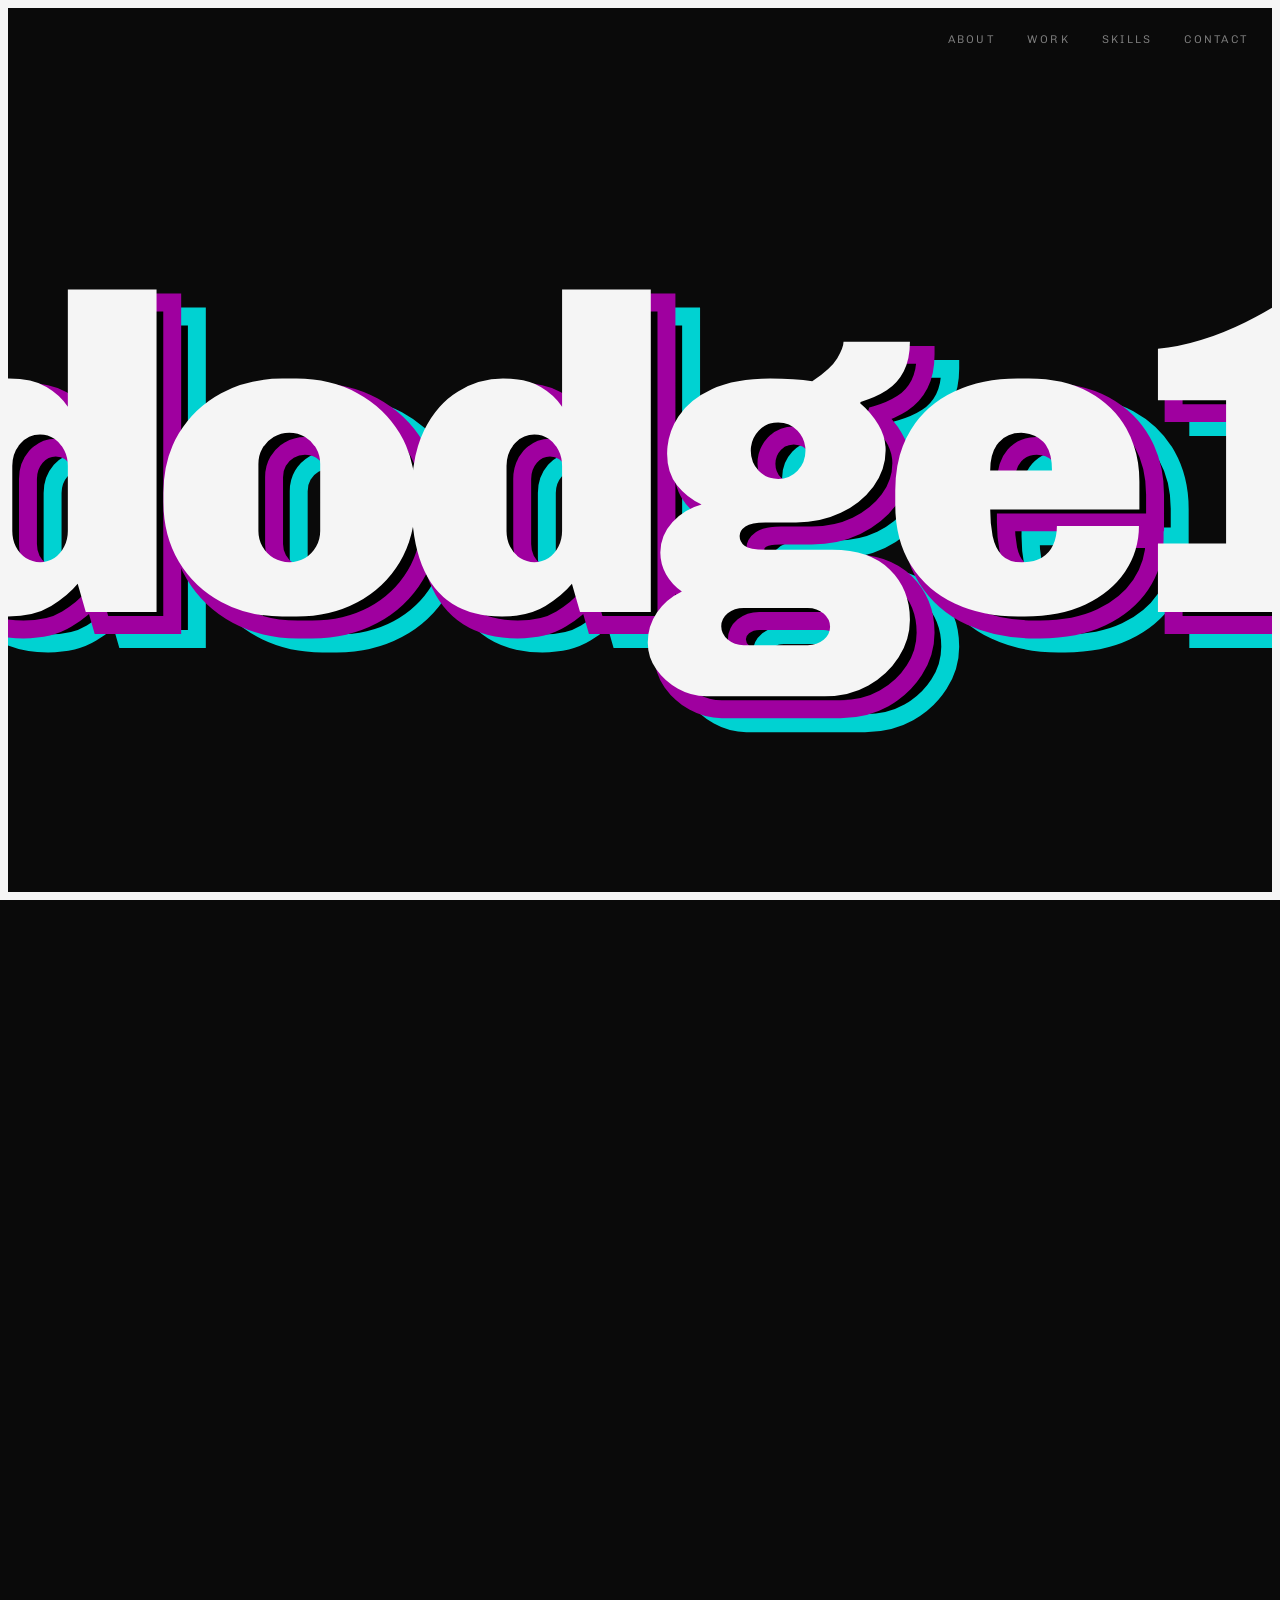
==== index.html @ 059d8d3f "Deploy: update index.html and style.css" ====
<!doctype html>
<html lang="en">
    <head>
        <meta charset="UTF-8" />
        <meta name="viewport" content="width=device-width, initial-scale=1.0" />
        <title>dodge1</title>
        <link rel="preconnect" href="https://fonts.googleapis.com" />
        <link rel="preconnect" href="https://fonts.gstatic.com" crossorigin />
        <link
            href="https://fonts.googleapis.com/css2?family=Chivo:wght@300;900&display=swap"
            rel="stylesheet"
        />
        <link rel="stylesheet" href="style.css" />
    </head>
    <body>
        <nav>
            <a href="#about">about</a>
            <a href="#work">work</a>
            <a href="#skills">skills</a>
            <a href="#contact">contact</a>
        </nav>

        <hero>
            <h1>dodge1</h1>
        </hero>

        <content>
            <section id="about">
                <h2>01 / About</h2>
                <p>
                    hi, i'm varun (known online as dodge1), a high school
                    student with an interest in programming, mainly web
                    development, and robotics.
                </p>
                <p>
                    more recently, i've been interested in learning about
                    cybersecurity.
                </p>
            </section>

            <section id="work">
                <h2>02 / Work</h2>
                <work-grid>
                    <a href="https://github.com/Dodge100/dodge100.github.io">
                        <work-item>
                            <h3>my site</h3>
                            <p>source code for this site</p>
                        </work-item>
                    </a>
                    <a href="https://github.com/Dodge100/gas">
                        <work-item>
                            <h3>gas</h3>
                            <p>a css preprocessor adding small qol features</p>
                        </work-item>
                    </a>
                    <a href="https://github.com/Dodge100/neutron">
                        <work-item>
                            <h3>neutron</h3>
                            <p>macos file manager in swift</p>
                        </work-item>
                    </a>
                </work-grid>
            </section>

            <section id="skills">
                <h2>03 / Skills</h2>
                <skills>
                    <skill>React</skill>
                    <skill>Node.js</skill>
                    <skill>Python</skill>
                    <skill>Swift</skill>
                    <skill>Vue.js</skill>
                    <skill>Nuxt</skill>
                    <skill>C++</skill>
                    <skill>Java</skill>
                    <skill>Docker</skill>
                </skills>
            </section>

            <section id="contact">
                <h2>04 / Contact</h2>
                <socials>
                    <a href="https://github.com/Dodge100/">GitHub</a>
                </socials>
            </section>
        </content>
    </body>
</html>
---- style.css ----
:root {
    --bg: #0a0a0a;
    --ink: #f5f5f5;
    --accent: #9f009f;
    --accent2: #00d2d2;
    --border-width: 8px;
}

* {
    margin: 0;
    padding: 0;
    box-sizing: border-box;
}

html {
    scroll-behavior: smooth;
    background: var(--bg);
    border: var(--border-width) solid var(--ink);
    height: 100%;
}

html,
body {
    max-width: 100vw;
    overflow-x: hidden;
}

body {
    font-family: "Chivo", sans-serif;
    background: var(--bg);
    color: var(--ink);
    height: calc(100% - 2 * var(--border-width));
    overflow-y: auto;
}

hero {
    display: flex;
    align-items: center;
    justify-content: center;
    min-height: 100vh;
    position: relative;
}

h1 {
    font-size: clamp(5rem, 35vw, 35rem);
    font-weight: 900;
    line-height: 0.75;
    letter-spacing: -0.06em;
    position: relative;
    color: var(--ink);
    white-space: nowrap;
    z-index: 999;
}

h1::before {
    content: "dodge1";
    position: absolute;
    left: 0.035em;
    top: 0.03em;
    color: #000;
    -webkit-text-stroke: 0.04em var(--accent);
    z-index: -1;
    pointer-events: none;
}

h1::after {
    content: "dodge1";
    position: absolute;
    left: 0.09em;
    top: 0.06em;
    color: #000;
    -webkit-text-stroke: 0.04em var(--accent2);
    z-index: -2;
    pointer-events: none;
}

nav {
    position: fixed;
    top: 2rem;
    right: 2rem;
    display: flex;
    gap: 2rem;
    z-index: 100;
}

nav a {
    color: var(--ink);
    text-decoration: none;
    font-size: 0.7rem;
    font-weight: 300;
    letter-spacing: 0.2em;
    text-transform: uppercase;
    opacity: 0.5;
    transition:
        opacity 0.2s,
        color 0.2s;
}

nav a:hover {
    opacity: 1;
    color: var(--accent);
}

content {
    display: block;
    max-width: 800px;
    margin: 0 auto;
    padding: 8rem 2rem;
    position: relative;
}

section {
    margin-bottom: 6rem;
    display: block;
    scroll-margin-top: 4rem;
}

section h2 {
    font-size: 0.7rem;
    letter-spacing: 0.3em;
    text-transform: uppercase;
    color: var(--accent);
    margin-bottom: 2rem;
}

section p {
    font-size: 1.2rem;
    line-height: 1.8;
    opacity: 0.7;
    max-width: 500px;
    color: var(--ink);
}

work-grid {
    display: grid;
    grid-template-columns: repeat(auto-fit, minmax(250px, 1fr));
    gap: 2rem;
}

work-item {
    display: block;
    background: rgba(255, 255, 255, 0.05);
    padding: 2rem;
    border: 1px solid rgba(255, 255, 255, 0.1);
    transition:
        border-color 0.2s,
        background 0.2s;
}

work-item:hover {
    border-color: var(--accent);
    background: rgba(255, 255, 255, 0.1);
}

work-item h3 {
    font-size: 1.5rem;
    font-weight: 900;
    margin-bottom: 0.5rem;
    color: var(--ink);
}

work-item p {
    font-size: 0.8rem;
    opacity: 0.5;
    color: var(--ink);
}

skills {
    display: flex;
    flex-wrap: wrap;
    gap: 1rem;
}

skill {
    display: inline-block;
    padding: 0.8rem 1.5rem;
    border: 1px solid rgba(255, 255, 255, 0.2);
    font-size: 0.8rem;
    letter-spacing: 0.1em;
    text-transform: uppercase;
    transition:
        border-color 0.2s,
        color 0.2s;
    color: var(--ink);
}

skill:hover {
    border-color: var(--accent);
    color: var(--accent);
}

socials {
    display: flex;
    gap: 2rem;
}

socials a {
    color: var(--ink);
    text-decoration: none;
    font-size: 0.8rem;
    letter-spacing: 0.1em;
    text-transform: uppercase;
    opacity: 0.5;
    transition:
        opacity 0.2s,
        color 0.2s;
}

socials a:hover {
    opacity: 1;
    color: var(--accent);
}
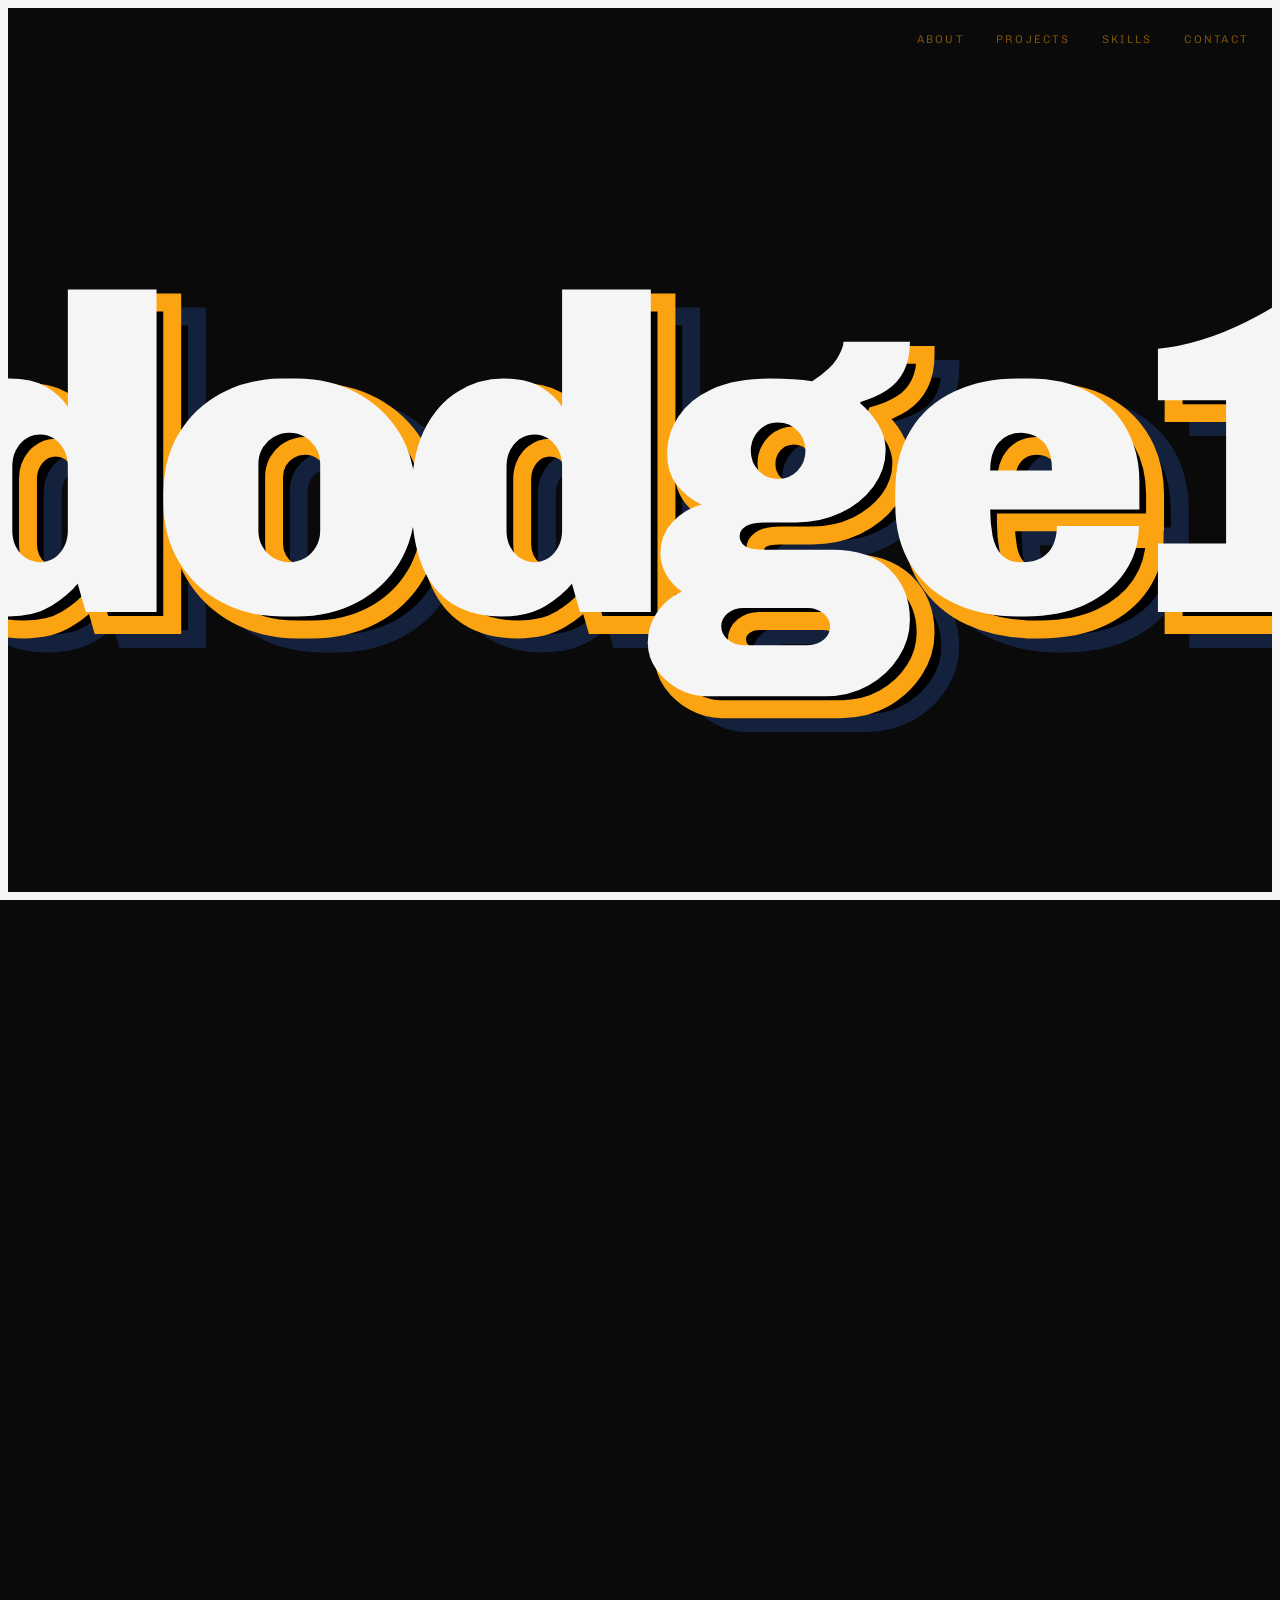
==== commit 15bdbae8: "cleanup styling; make text more consistent" ====
--- a/index.html
+++ b/index.html
@@ -15,7 +15,7 @@
     <body>
         <nav>
             <a href="#about">about</a>
-            <a href="#work">work</a>
+            <a href="#projects">projects</a>
             <a href="#skills">skills</a>
             <a href="#contact">contact</a>
         </nav>
@@ -26,7 +26,7 @@
 
         <content>
             <section id="about">
-                <h2>01 / About</h2>
+                <h2>about</h2>
                 <p>
                     hi, i'm varun (known online as dodge1), a high school
                     student with an interest in programming, mainly web
@@ -38,8 +38,8 @@
                 </p>
             </section>
 
-            <section id="work">
-                <h2>02 / Work</h2>
+            <section id="projects">
+                <h2>projects</h2>
                 <work-grid>
                     <a href="https://github.com/Dodge100/dodge100.github.io">
                         <work-item>
@@ -63,22 +63,22 @@
             </section>
 
             <section id="skills">
-                <h2>03 / Skills</h2>
+                <h2>skills</h2>
                 <skills>
-                    <skill>React</skill>
-                    <skill>Node.js</skill>
-                    <skill>Python</skill>
-                    <skill>Swift</skill>
-                    <skill>Vue.js</skill>
-                    <skill>Nuxt</skill>
-                    <skill>C++</skill>
-                    <skill>Java</skill>
-                    <skill>Docker</skill>
+                    <skill>react</skill>
+                    <skill>node.js</skill>
+                    <skill>python</skill>
+                    <skill>swift</skill>
+                    <skill>vue.js</skill>
+                    <skill>nuxt</skill>
+                    <skill>c++</skill>
+                    <skill>java</skill>
+                    <skill>docker</skill>
                 </skills>
             </section>
 
             <section id="contact">
-                <h2>04 / Contact</h2>
+                <h2>contact</h2>
                 <socials>
                     <a href="https://github.com/Dodge100/">GitHub</a>
                 </socials>
--- a/style.css
+++ b/style.css
@@ -1,8 +1,8 @@
 :root {
     --bg: #0a0a0a;
     --ink: #f5f5f5;
-    --accent: #9f009f;
-    --accent2: #00d2d2;
+    --accent: #fca311;
+    --accent2: #14213d;
     --border-width: 8px;
 }
 
@@ -17,10 +17,6 @@
     background: var(--bg);
     border: var(--border-width) solid var(--ink);
     height: 100%;
-}
-
-html,
-body {
     max-width: 100vw;
     overflow-x: hidden;
 }
@@ -30,7 +26,8 @@
     background: var(--bg);
     color: var(--ink);
     height: calc(100% - 2 * var(--border-width));
-    overflow-y: auto;
+    overflow: auto;
+    overflow-x: hidden;
 }
 
 hero {
@@ -50,28 +47,47 @@
     color: var(--ink);
     white-space: nowrap;
     z-index: 999;
-}
-
-h1::before {
-    content: "dodge1";
-    position: absolute;
-    left: 0.035em;
-    top: 0.03em;
-    color: #000;
-    -webkit-text-stroke: 0.04em var(--accent);
-    z-index: -1;
-    pointer-events: none;
-}
-
-h1::after {
-    content: "dodge1";
-    position: absolute;
-    left: 0.09em;
-    top: 0.06em;
-    color: #000;
-    -webkit-text-stroke: 0.04em var(--accent2);
-    z-index: -2;
-    pointer-events: none;
+
+    &::before,
+    &::after {
+        content: "dodge1";
+        position: absolute;
+        color: #000;
+        -webkit-text-stroke: 0.04em var(--accent);
+        z-index: -1;
+        pointer-events: none;
+    }
+
+    &::before {
+        left: 0.035em;
+        top: 0.03em;
+    }
+
+    &::after {
+        left: 0.09em;
+        top: 0.06em;
+        -webkit-text-stroke-color: var(--accent2);
+        z-index: -2;
+    }
+}
+
+a {
+    background-color: transparent;
+
+    &:link {
+        color: var(--accent);
+        text-decoration: none;
+    }
+
+    &:visited {
+        color: var(--accent2);
+        text-decoration: none;
+    }
+
+    &:hover {
+        color: var(--accent);
+        text-decoration: underline;
+    }
 }
 
 nav {
@@ -81,24 +97,22 @@
     display: flex;
     gap: 2rem;
     z-index: 100;
-}
-
-nav a {
-    color: var(--ink);
-    text-decoration: none;
-    font-size: 0.7rem;
-    font-weight: 300;
-    letter-spacing: 0.2em;
-    text-transform: uppercase;
-    opacity: 0.5;
-    transition:
-        opacity 0.2s,
-        color 0.2s;
-}
-
-nav a:hover {
-    opacity: 1;
-    color: var(--accent);
+
+    & a {
+        color: var(--ink);
+        text-decoration: none;
+        font-size: 0.7rem;
+        font-weight: 300;
+        letter-spacing: 0.2em;
+        text-transform: uppercase;
+        opacity: 0.5;
+        transition: opacity 0.2s, color 0.2s;
+
+        &:hover {
+            opacity: 1;
+            color: var(--accent);
+        }
+    }
 }
 
 content {
@@ -107,28 +121,28 @@
     margin: 0 auto;
     padding: 8rem 2rem;
     position: relative;
-}
-
-section {
-    margin-bottom: 6rem;
-    display: block;
-    scroll-margin-top: 4rem;
-}
-
-section h2 {
-    font-size: 0.7rem;
-    letter-spacing: 0.3em;
-    text-transform: uppercase;
-    color: var(--accent);
-    margin-bottom: 2rem;
-}
-
-section p {
-    font-size: 1.2rem;
-    line-height: 1.8;
-    opacity: 0.7;
-    max-width: 500px;
-    color: var(--ink);
+
+    & section {
+        margin-bottom: 6rem;
+        display: block;
+        scroll-margin-top: 4rem;
+
+        & h2 {
+            font-size: 0.7rem;
+            letter-spacing: 0.3em;
+            text-transform: uppercase;
+            color: var(--accent);
+            margin-bottom: 2rem;
+        }
+
+        & p {
+            font-size: 1.2rem;
+            line-height: 1.8;
+            opacity: 0.7;
+            max-width: 500px;
+            color: var(--ink);
+        }
+    }
 }
 
 work-grid {
@@ -142,71 +156,65 @@
     background: rgba(255, 255, 255, 0.05);
     padding: 2rem;
     border: 1px solid rgba(255, 255, 255, 0.1);
-    transition:
-        border-color 0.2s,
-        background 0.2s;
-}
-
-work-item:hover {
-    border-color: var(--accent);
-    background: rgba(255, 255, 255, 0.1);
-}
-
-work-item h3 {
-    font-size: 1.5rem;
-    font-weight: 900;
-    margin-bottom: 0.5rem;
-    color: var(--ink);
-}
-
-work-item p {
-    font-size: 0.8rem;
-    opacity: 0.5;
-    color: var(--ink);
+    transition: border-color 0.2s, background 0.2s;
+
+    &:hover {
+        border-color: var(--accent);
+        background: rgba(255, 255, 255, 0.1);
+    }
+
+    & h3 {
+        font-size: 1.5rem;
+        font-weight: 900;
+        margin-bottom: 0.5rem;
+        color: var(--ink);
+    }
+
+    & p {
+        font-size: 0.8rem;
+        opacity: 0.5;
+        color: var(--ink);
+    }
 }
 
 skills {
     display: flex;
     flex-wrap: wrap;
     gap: 1rem;
-}
-
-skill {
-    display: inline-block;
-    padding: 0.8rem 1.5rem;
-    border: 1px solid rgba(255, 255, 255, 0.2);
-    font-size: 0.8rem;
-    letter-spacing: 0.1em;
-    text-transform: uppercase;
-    transition:
-        border-color 0.2s,
-        color 0.2s;
-    color: var(--ink);
-}
-
-skill:hover {
-    border-color: var(--accent);
-    color: var(--accent);
+
+    & skill {
+        display: inline-block;
+        padding: 0.8rem 1.5rem;
+        border: 1px solid rgba(255, 255, 255, 0.2);
+        font-size: 0.8rem;
+        letter-spacing: 0.1em;
+        text-transform: uppercase;
+        transition: opacity 0.2s, color 0.2s;
+        color: var(--ink);
+
+        &:hover {
+            border-color: var(--accent);
+            color: var(--accent);
+        }
+    }
 }
 
 socials {
     display: flex;
     gap: 2rem;
-}
-
-socials a {
-    color: var(--ink);
-    text-decoration: none;
-    font-size: 0.8rem;
-    letter-spacing: 0.1em;
-    text-transform: uppercase;
-    opacity: 0.5;
-    transition:
-        opacity 0.2s,
-        color 0.2s;
-}
-
-socials a:hover {
-    opacity: 1;
-    color: var(--accent);
-}
+
+    & a {
+        color: var(--ink);
+        text-decoration: none;
+        font-size: 0.8rem;
+        letter-spacing: 0.1em;
+        text-transform: uppercase;
+        opacity: 0.5;
+        transition: opacity 0.2s, color 0.2s;
+
+        &:hover {
+            opacity: 1;
+            color: var(--accent);
+        }
+    }
+}
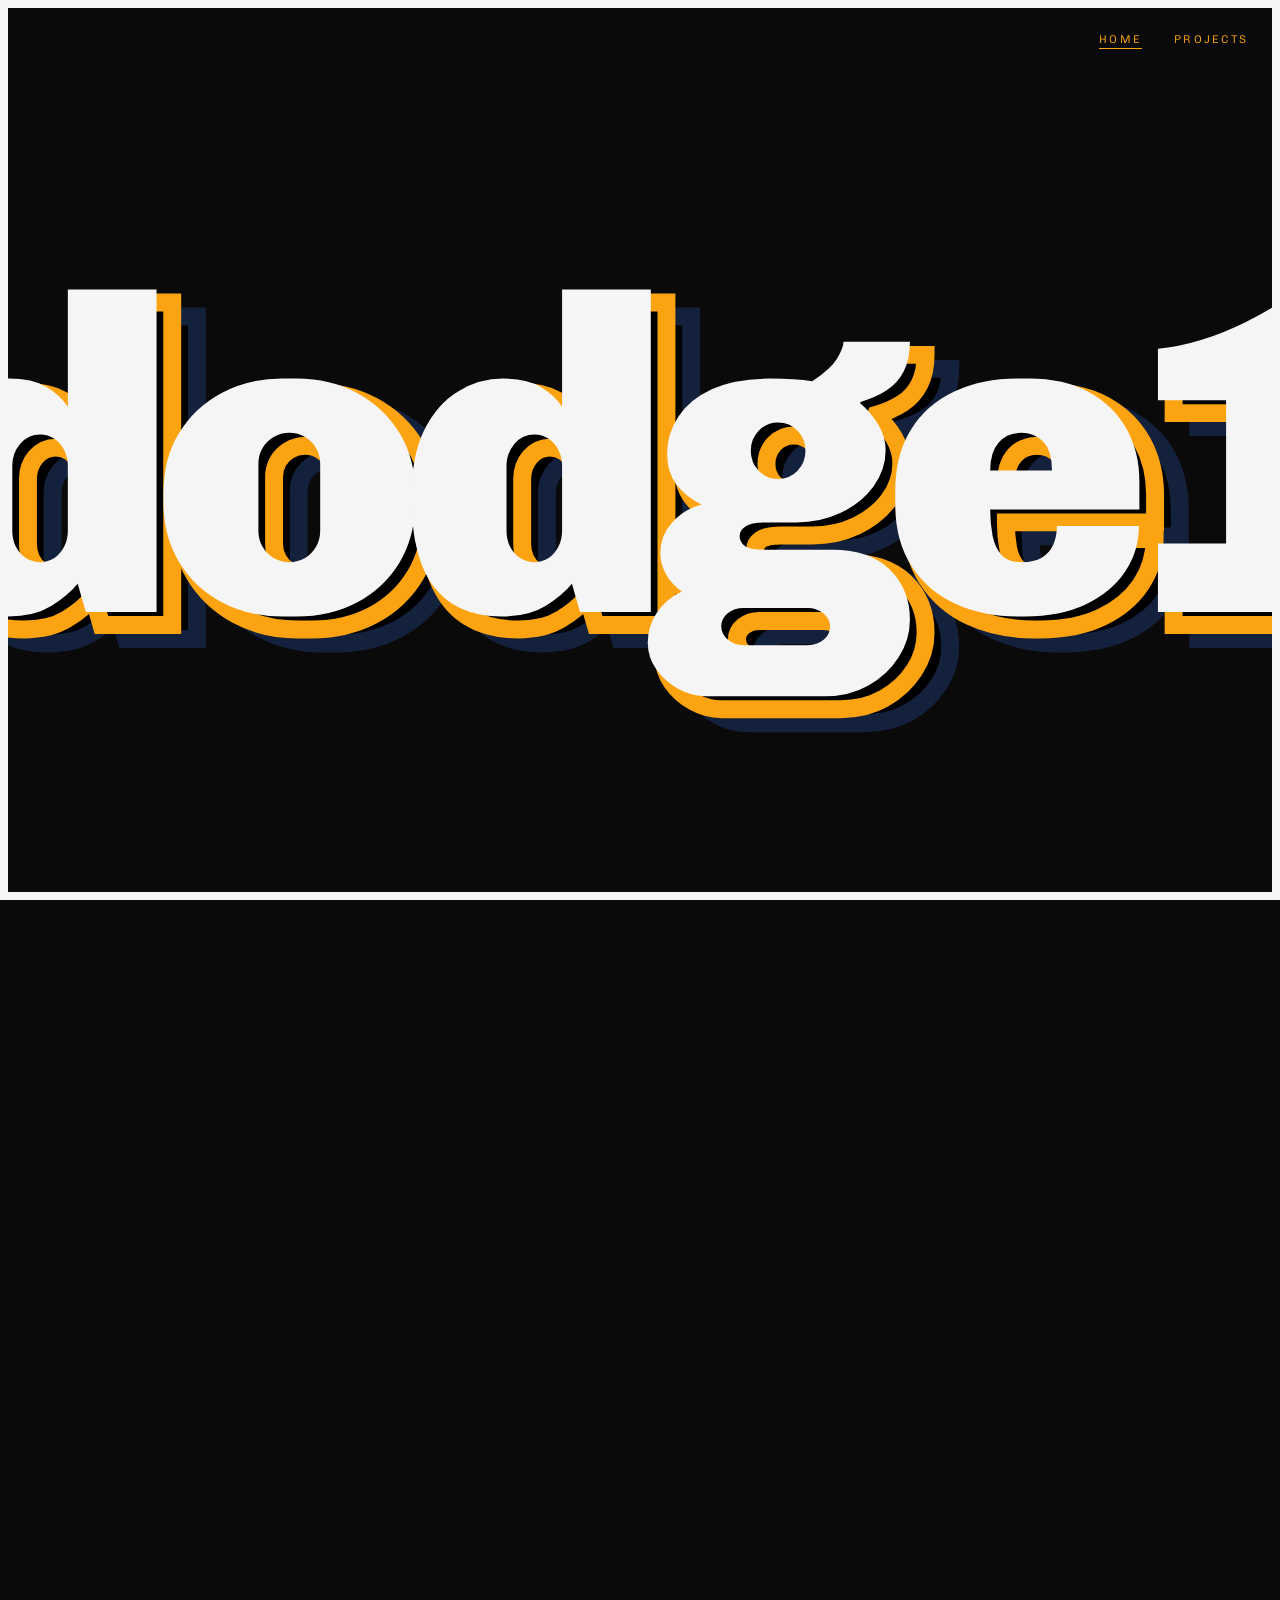
==== commit 8b8bc205: "add projects/ page" ====
--- a/index.html
+++ b/index.html
@@ -14,10 +14,8 @@
     </head>
     <body>
         <nav>
-            <a href="#about">about</a>
-            <a href="#projects">projects</a>
-            <a href="#skills">skills</a>
-            <a href="#contact">contact</a>
+            <a href="index.html" class="active">home</a>
+            <a href="projects/">projects</a>
         </nav>
 
         <hero>
@@ -25,7 +23,7 @@
         </hero>
 
         <content>
-            <section id="about">
+            <section>
                 <h2>about</h2>
                 <p>
                     hi, i'm varun (known online as dodge1), a high school
@@ -38,7 +36,7 @@
                 </p>
             </section>
 
-            <section id="projects">
+            <section>
                 <h2>projects</h2>
                 <work-grid>
                     <a href="https://github.com/Dodge100/dodge100.github.io">
@@ -56,31 +54,31 @@
                     <a href="https://github.com/Dodge100/neutron">
                         <work-item>
                             <h3>neutron</h3>
-                            <p>macos file manager in swift</p>
+                            <p>dual pane macos file manager in swift</p>
                         </work-item>
                     </a>
                 </work-grid>
             </section>
 
-            <section id="skills">
-                <h2>skills</h2>
-                <skills>
-                    <skill>react</skill>
-                    <skill>node.js</skill>
-                    <skill>python</skill>
-                    <skill>swift</skill>
-                    <skill>vue.js</skill>
-                    <skill>nuxt</skill>
-                    <skill>c++</skill>
-                    <skill>java</skill>
-                    <skill>docker</skill>
-                </skills>
-            </section>
-
-            <section id="contact">
+            <section>
                 <h2>contact</h2>
                 <socials>
-                    <a href="https://github.com/Dodge100/">GitHub</a>
+                    <a href="https://github.com/Dodge100">
+                        <svg
+                            viewBox="0 0 1024 1024"
+                            xmlns="http://www.w3.org/2000/svg"
+                            width="30"
+                            height="30"
+                            fill="none"
+                        >
+                            <path
+                                fill="var(--accent3)"
+                                fill-rule="evenodd"
+                                d="M512 0C229.12 0 0 229.12 0 512c0 226.56 146.56 417.92 350.08 485.76 25.6 4.48 35.2-10.88 35.2-24.32 0-12.16-.64-52.48-.64-95.36-128.64 23.68-161.92-31.36-172.16-60.16-5.76-14.72-30.72-60.16-52.48-72.32-17.92-9.6-43.52-33.28-.64-33.92 40.32-.64 69.12 37.12 78.72 52.48 46.08 77.44 119.68 55.68 149.12 42.24 4.48-33.28 17.92-55.68 32.64-68.48-113.92-12.8-232.96-56.96-232.96-252.8 0-55.68 19.84-101.76 52.48-137.6-5.12-12.8-23.04-65.28 5.12-135.68 0 0 42.88-13.44 140.8 52.48 40.96-11.52 84.48-17.28 128-17.28s87.04 5.76 128 17.28c97.92-66.56 140.8-52.48 140.8-52.48 28.16 70.4 10.24 122.88 5.12 135.68 32.64 35.84 52.48 81.28 52.48 137.6 0 196.48-119.68 240-233.6 252.8 18.56 16 34.56 46.72 34.56 94.72 0 68.48-.64 123.52-.64 140.8 0 13.44 9.6 29.44 35.2 24.32C877.44 929.92 1024 737.92 1024 512 1024 229.12 794.88 0 512 0"
+                                clip-rule="evenodd"
+                            />
+                        </svg>
+                    </a>
                 </socials>
             </section>
         </content>
--- a/style.css
+++ b/style.css
@@ -3,6 +3,8 @@
     --ink: #f5f5f5;
     --accent: #fca311;
     --accent2: #14213d;
+    --accent3: #ef476f;
+    --accent4: #06d6a0;
     --border-width: 8px;
 }
 
@@ -14,7 +16,6 @@
 
 html {
     scroll-behavior: smooth;
-    background: var(--bg);
     border: var(--border-width) solid var(--ink);
     height: 100%;
     max-width: 100vw;
@@ -72,22 +73,9 @@
 }
 
 a {
-    background-color: transparent;
-
-    &:link {
-        color: var(--accent);
-        text-decoration: none;
-    }
-
-    &:visited {
-        color: var(--accent2);
-        text-decoration: none;
-    }
-
-    &:hover {
-        color: var(--accent);
-        text-decoration: underline;
-    }
+    color: var(--accent);
+    cursor: pointer;
+    text-decoration: underline;
 }
 
 nav {
@@ -96,22 +84,34 @@
     right: 2rem;
     display: flex;
     gap: 2rem;
-    z-index: 100;
+    z-index: 9999;
 
     & a {
-        color: var(--ink);
+        color: white;
+        mix-blend-mode: difference;
         text-decoration: none;
         font-size: 0.7rem;
         font-weight: 300;
         letter-spacing: 0.2em;
         text-transform: uppercase;
         opacity: 0.5;
-        transition: opacity 0.2s, color 0.2s;
-
+        transition:
+            opacity 0.2s,
+            color 0.2s;
+
+        &:link,
+        &:visited,
         &:hover {
             opacity: 1;
             color: var(--accent);
         }
+
+        &.active {
+            opacity: 1;
+            color: var(--accent);
+            border-bottom: 1px solid var(--accent);
+            padding-bottom: 2px;
+        }
     }
 }
 
@@ -119,36 +119,57 @@
     display: block;
     max-width: 800px;
     margin: 0 auto;
-    padding: 8rem 2rem;
+    padding: 3rem 2rem;
     position: relative;
 
     & section {
-        margin-bottom: 6rem;
+        margin-bottom: 2rem;
         display: block;
         scroll-margin-top: 4rem;
 
         & h2 {
-            font-size: 0.7rem;
+            font-size: 1.05rem;
             letter-spacing: 0.3em;
             text-transform: uppercase;
             color: var(--accent);
-            margin-bottom: 2rem;
+            margin-bottom: 1rem;
         }
 
         & p {
             font-size: 1.2rem;
             line-height: 1.8;
             opacity: 0.7;
-            max-width: 500px;
             color: var(--ink);
         }
     }
 }
 
 work-grid {
-    display: grid;
-    grid-template-columns: repeat(auto-fit, minmax(250px, 1fr));
-    gap: 2rem;
+    display: block;
+    column-count: 2;
+    column-gap: 2rem;
+}
+
+work-grid > a {
+    display: block;
+    break-inside: avoid;
+    margin-bottom: 2rem;
+}
+
+@media (max-width: 600px) {
+    work-grid {
+        column-count: 1;
+    }
+    work-grid > a {
+        margin-bottom: 1.5rem;
+    }
+    work-item:nth-child(2) {
+        margin-top: 0;
+    }
+}
+
+work-item:nth-child(2) {
+    margin-top: 4rem;
 }
 
 work-item {
@@ -156,7 +177,9 @@
     background: rgba(255, 255, 255, 0.05);
     padding: 2rem;
     border: 1px solid rgba(255, 255, 255, 0.1);
-    transition: border-color 0.2s, background 0.2s;
+    transition:
+        border-color 0.2s,
+        background 0.2s;
 
     &:hover {
         border-color: var(--accent);
@@ -174,28 +197,6 @@
         font-size: 0.8rem;
         opacity: 0.5;
         color: var(--ink);
-    }
-}
-
-skills {
-    display: flex;
-    flex-wrap: wrap;
-    gap: 1rem;
-
-    & skill {
-        display: inline-block;
-        padding: 0.8rem 1.5rem;
-        border: 1px solid rgba(255, 255, 255, 0.2);
-        font-size: 0.8rem;
-        letter-spacing: 0.1em;
-        text-transform: uppercase;
-        transition: opacity 0.2s, color 0.2s;
-        color: var(--ink);
-
-        &:hover {
-            border-color: var(--accent);
-            color: var(--accent);
-        }
     }
 }
 
@@ -210,7 +211,9 @@
         letter-spacing: 0.1em;
         text-transform: uppercase;
         opacity: 0.5;
-        transition: opacity 0.2s, color 0.2s;
+        transition:
+            opacity 0.2s,
+            color 0.2s;
 
         &:hover {
             opacity: 1;
@@ -218,3 +221,74 @@
         }
     }
 }
+
+.github-link::before {
+    content: "";
+    display: inline-block;
+    width: 1.5rem;
+    height: 1.5rem;
+    background-image: url("data:image/svg+xml,%3Csvg viewBox='0 0 1024 1024' xmlns='http://www.w3.org/2000/svg'%3E%3Cpath fill='%2306d6a0' fill-rule='evenodd' d='M512 0C229.12 0 0 229.12 0 512c0 226.56 146.56 417.92 350.08 485.76 25.6 4.48 35.2-10.88 35.2-24.32 0-12.16-.64-52.48-.64-95.36-128.64 23.68-161.92-31.36-172.16-60.16-5.76-14.72-30.72-60.16-52.48-72.32-17.92-9.6-43.52-33.28-.64-33.92 40.32-.64 69.12 37.12 78.72 52.48 46.08 77.44 119.68 55.68 149.12 42.24 4.48-33.28 17.92-55.68 32.64-68.48-113.92-12.8-232.96-56.96-232.96-252.8 0-55.68 19.84-101.76 52.48-137.6-5.12-12.8-23.04-65.28 5.12-135.68 0 0 42.88-13.44 140.8 52.48 40.96-11.52 84.48-17.28 128-17.28s87.04 5.76 128 17.28c97.92-66.56 140.8-52.48 140.8-52.48 28.16 70.4 10.24 122.88 5.12 135.68 32.64 35.84 52.48 81.28 52.48 137.6 0 196.48-119.68 240-233.6 252.8 18.56 16 34.56 46.72 34.56 94.72 0 68.48-.64 123.52-.64 140.8 0 13.44 9.6 29.44 35.2 24.32C877.44 929.92 1024 737.92 1024 512 1024 229.12 794.88 0 512 0' clip-rule='evenodd'/%3E%3C/svg%3E");
+    background-size: contain;
+    background-repeat: no-repeat;
+    vertical-align: middle;
+    transition: opacity 0.2s;
+}
+
+.github-link:hover::before {
+    opacity: 0.6;
+}
+
+project-list {
+    display: flex;
+    flex-direction: column;
+    gap: 1rem;
+}
+
+project-item {
+    display: block;
+    padding: 0.7rem 0;
+    border-bottom: 1px solid rgba(255, 255, 255, 0.1);
+    position: relative;
+
+    &:last-child {
+        border-bottom: none;
+    }
+
+    & h3 {
+        font-size: 1.5rem;
+        font-weight: 900;
+        color: var(--ink);
+    }
+
+    & p {
+        font-size: 1rem;
+        opacity: 0.7;
+        margin: 0.3rem 0;
+    }
+}
+
+::selection {
+    background: var(--accent4);
+    color: var(--bg);
+}
+
+project-links {
+    position: absolute;
+    top: 1rem;
+    right: 0;
+    display: flex;
+    gap: 1.5rem;
+
+    & a {
+        font-size: 0.8rem;
+        letter-spacing: 0.1em;
+        text-transform: uppercase;
+        color: var(--accent);
+        text-decoration: none;
+        transition: opacity 0.2s;
+
+        &:hover {
+            opacity: 0.6;
+        }
+    }
+}
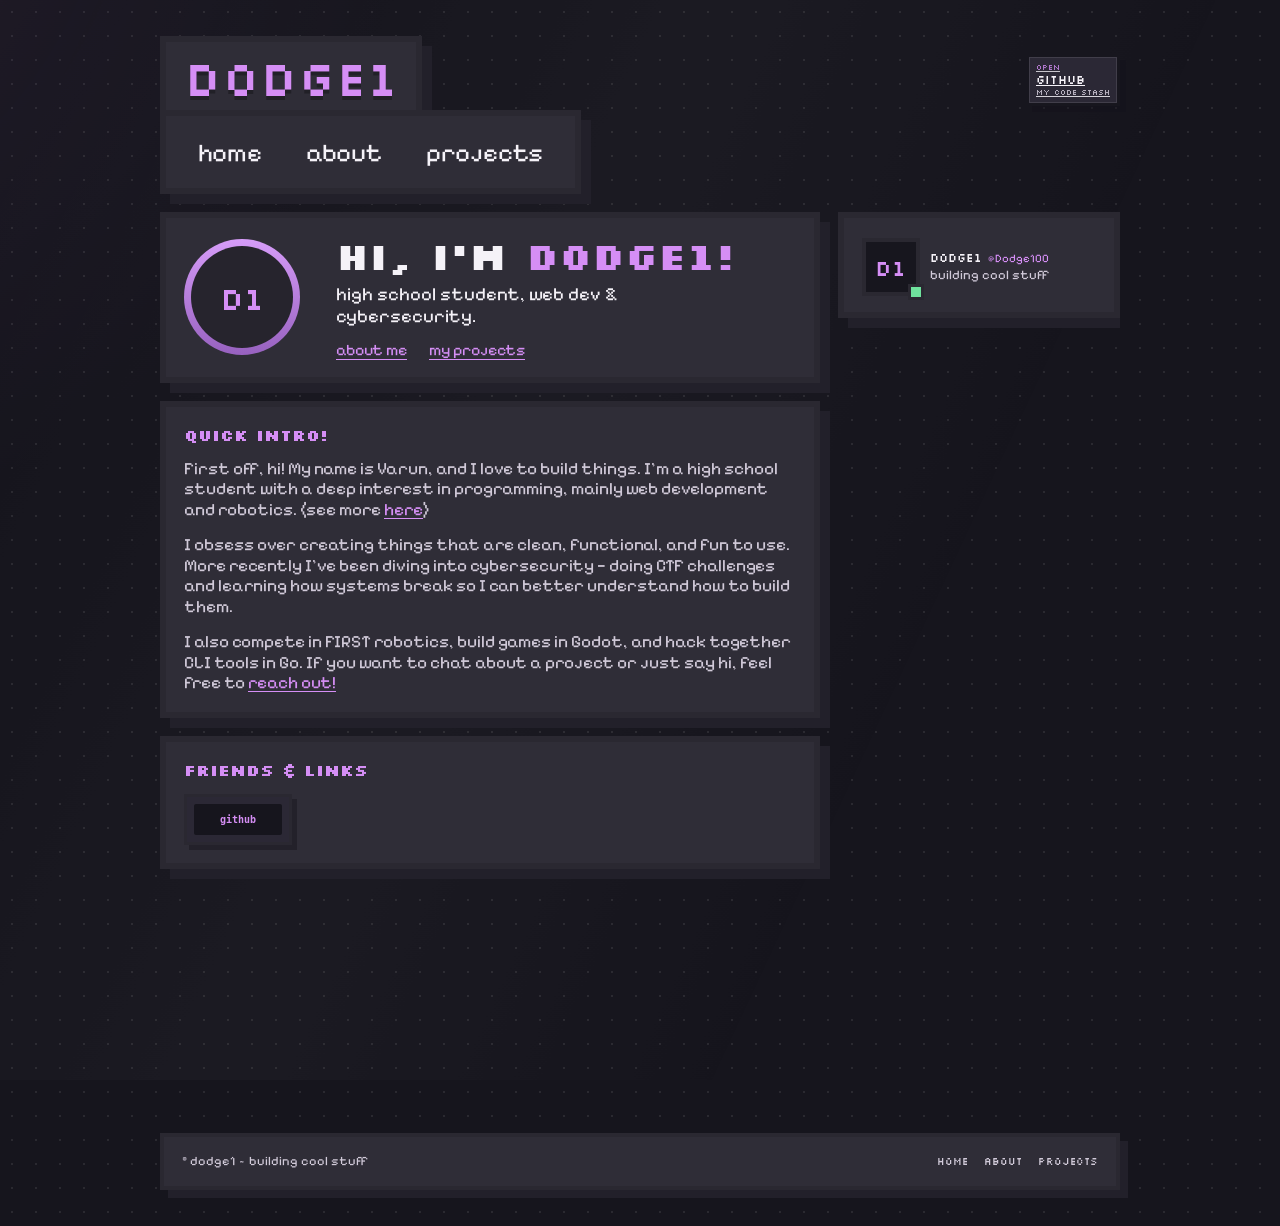
==== commit a8217e81: "basic template" ====
--- a/index.html
+++ b/index.html
@@ -1,86 +1,410 @@
 <!doctype html>
 <html lang="en">
-    <head>
-        <meta charset="UTF-8" />
-        <meta name="viewport" content="width=device-width, initial-scale=1.0" />
-        <title>dodge1</title>
-        <link rel="preconnect" href="https://fonts.googleapis.com" />
-        <link rel="preconnect" href="https://fonts.gstatic.com" crossorigin />
-        <link
-            href="https://fonts.googleapis.com/css2?family=Chivo:wght@300;900&display=swap"
-            rel="stylesheet"
-        />
-        <link rel="stylesheet" href="style.css" />
-    </head>
-    <body>
-        <nav>
-            <a href="index.html" class="active">home</a>
-            <a href="projects/">projects</a>
+
+<head>
+  <meta charset="utf-8">
+  <meta name="viewport" content="width=device-width, initial-scale=1">
+  <meta name="author" content="dodge1">
+  <meta name="theme-color" content="#16151d">
+  <title>dodge1 - web dev & cybersecurity</title>
+  <meta name="description" content="i build stuff for the web, robotics, and cybersecurity.">
+  <link rel="preconnect" href="https://fonts.googleapis.com">
+  <link rel="preconnect" href="https://fonts.gstatic.com" crossorigin>
+  <link
+    href="https://fonts.googleapis.com/css2?family=Pixelify+Sans:wght@400;500;600;700&family=Schoolbell&family=Silkscreen:wght@400;700&display=swap"
+    rel="preload" as="style" onload="this.onload=null;this.rel='stylesheet'">
+  <noscript>
+    <link
+      href="https://fonts.googleapis.com/css2?family=Pixelify+Sans:wght@400;500;600;700&family=Schoolbell&family=Silkscreen:wght@400;700&display=swap"
+      rel="stylesheet">
+  </noscript>
+  <link rel="stylesheet" href="./style.css">
+</head>
+
+<body>
+  <span class="tab-anchor" id="tab-home" aria-hidden="true"></span>
+  <span class="tab-anchor" id="tab-about" aria-hidden="true"></span>
+  <span class="tab-anchor" id="tab-projects" aria-hidden="true"></span>
+
+  <div class="page-shell">
+    <main class="site-layout">
+      <header class="masthead-card">
+        <div class="brand-block">
+          <a class="brand-mark" href="#tab-home">dodge1</a>
+        </div>
+        <div class="masthead-badge-stack" aria-label="External links">
+          <a class="badge-tile badge-tile-github" href="https://github.com/Dodge100" target="_blank" rel="noreferrer"
+            aria-label="GitHub">
+            <span class="badge-kicker">open</span>
+            <span class="badge-label">github</span>
+            <span class="badge-subline">my code stash</span>
+          </a>
+        </div>
+        <nav class="brand-nav" aria-label="Primary">
+          <a class="brand-nav-link brand-nav-link-home brand-nav-link-active" href="#tab-home">home</a>
+          <a class="brand-nav-link brand-nav-link-about" href="#tab-about">about</a>
+          <a class="brand-nav-link brand-nav-link-projects" href="#tab-projects">projects</a>
         </nav>
-
-        <hero>
-            <h1>dodge1</h1>
-        </hero>
-
-        <content>
-            <section>
-                <h2>about</h2>
-                <p>
-                    hi, i'm varun (known online as dodge1), a high school
-                    student with an interest in programming, mainly web
-                    development, and robotics.
-                </p>
-                <p>
-                    more recently, i've been interested in learning about
-                    cybersecurity.
-                </p>
-            </section>
-
-            <section>
-                <h2>projects</h2>
-                <work-grid>
-                    <a href="https://github.com/Dodge100/dodge100.github.io">
-                        <work-item>
-                            <h3>my site</h3>
-                            <p>source code for this site</p>
-                        </work-item>
+      </header>
+
+      <div class="tab-stage">
+        <div class="tab-track">
+          <!-- HOME TAB -->
+          <section class="tab-panel">
+            <div class="main-grid home-grid">
+              <div class="main-stack">
+                <section class="panel-card intro-card">
+                  <div class="avatar-shell" aria-hidden="true">
+                    <div class="avatar-ring">
+                      <div class="avatar-core">
+                        <span>D1</span>
+                      </div>
+                    </div>
+                  </div>
+                  <div class="intro-copy">
+                    <h1 class="intro-title">hi, i'm <span>dodge1!</span></h1>
+                    <p class="intro-text">
+                      high school student, web dev & cybersecurity.
+                    </p>
+                    <div class="intro-links">
+                      <a href="#tab-about">about me</a>
+                      <a href="#tab-projects">my projects</a>
+                    </div>
+                  </div>
+                </section>
+
+                <section class="panel-card about-card">
+                  <h2 class="section-title">quick intro!</h2>
+                  <div class="about-copy">
+                    <p>
+                      First off, hi! My name is Varun, and I love to build things.
+                      I'm a high school student with a deep interest in programming,
+                      mainly web development and robotics. (see more <a href="#tab-about">here</a>)
+                    </p>
+                    <p>
+                      I obsess over creating things that are clean, functional, and fun to use.
+                      More recently I've been diving into cybersecurity — doing CTF challenges
+                      and learning how systems break so I can better understand how to build them.
+                    </p>
+                    <p>
+                      I also compete in FIRST robotics, build games in Godot, and hack together
+                      CLI tools in Go. If you want to chat about a project or just say hi, feel
+                      free to <a href="https://github.com/Dodge100" target="_blank" rel="noreferrer">reach out!</a>
+                    </p>
+                  </div>
+                </section>
+
+                <section class="panel-card badges-card">
+                  <h2 class="section-title">friends & links</h2>
+                  <div class="badge-grid" aria-label="88x31 links">
+                    <a class="badge-tile badge-tile-own" href="https://github.com/Dodge100" target="_blank" rel="noreferrer"
+                      aria-label="GitHub">
+                      <img src="data:image/svg+xml,%3Csvg xmlns='http://www.w3.org/2000/svg' viewBox='0 0 88 31'%3E%3Crect width='88' height='31' fill='%2316151d' rx='2'/%3E%3Ctext x='44' y='19' text-anchor='middle' fill='%23d58ef5' font-family='monospace' font-size='10' font-weight='bold'%3Egithub%3C/text%3E%3C/svg%3E" alt="github 88x31 button" width="88" height="31">
                     </a>
-                    <a href="https://github.com/Dodge100/gas">
-                        <work-item>
-                            <h3>gas</h3>
-                            <p>a css preprocessor adding small qol features</p>
-                        </work-item>
-                    </a>
-                    <a href="https://github.com/Dodge100/neutron">
-                        <work-item>
-                            <h3>neutron</h3>
-                            <p>dual pane macos file manager in swift</p>
-                        </work-item>
-                    </a>
-                </work-grid>
-            </section>
-
-            <section>
-                <h2>contact</h2>
-                <socials>
-                    <a href="https://github.com/Dodge100">
-                        <svg
-                            viewBox="0 0 1024 1024"
-                            xmlns="http://www.w3.org/2000/svg"
-                            width="30"
-                            height="30"
-                            fill="none"
-                        >
-                            <path
-                                fill="var(--accent3)"
-                                fill-rule="evenodd"
-                                d="M512 0C229.12 0 0 229.12 0 512c0 226.56 146.56 417.92 350.08 485.76 25.6 4.48 35.2-10.88 35.2-24.32 0-12.16-.64-52.48-.64-95.36-128.64 23.68-161.92-31.36-172.16-60.16-5.76-14.72-30.72-60.16-52.48-72.32-17.92-9.6-43.52-33.28-.64-33.92 40.32-.64 69.12 37.12 78.72 52.48 46.08 77.44 119.68 55.68 149.12 42.24 4.48-33.28 17.92-55.68 32.64-68.48-113.92-12.8-232.96-56.96-232.96-252.8 0-55.68 19.84-101.76 52.48-137.6-5.12-12.8-23.04-65.28 5.12-135.68 0 0 42.88-13.44 140.8 52.48 40.96-11.52 84.48-17.28 128-17.28s87.04 5.76 128 17.28c97.92-66.56 140.8-52.48 140.8-52.48 28.16 70.4 10.24 122.88 5.12 135.68 32.64 35.84 52.48 81.28 52.48 137.6 0 196.48-119.68 240-233.6 252.8 18.56 16 34.56 46.72 34.56 94.72 0 68.48-.64 123.52-.64 140.8 0 13.44 9.6 29.44 35.2 24.32C877.44 929.92 1024 737.92 1024 512 1024 229.12 794.88 0 512 0"
-                                clip-rule="evenodd"
-                            />
-                        </svg>
-                    </a>
-                </socials>
-            </section>
-        </content>
-    </body>
+                  </div>
+                </section>
+              </div>
+
+              <aside class="sidebar-stack">
+                <section class="panel-card sidebar-card status-card">
+                  <div class="status-screen">
+                    <div class="status-screen-head">
+                      <div class="status-avatar-wrap">
+                        <div class="status-avatar" style="display:grid;place-items:center;font-family:Silkscreen,monospace;font-size:1.4rem;color:#d58ef5;background:#17161e;">D1</div>
+                        <span class="status-dot" style="background:#6fe29d;"></span>
+                      </div>
+                      <div class="status-head-copy">
+                        <div class="status-ident">
+                          <p class="status-name">dodge1</p>
+                          <p class="status-handle">@Dodge100</p>
+                        </div>
+                        <p class="status-line">building cool stuff</p>
+                      </div>
+                    </div>
+                  </div>
+                </section>
+              </aside>
+            </div>
+          </section>
+
+          <!-- ABOUT TAB -->
+          <section class="tab-panel">
+            <div class="main-grid about-grid">
+              <div class="main-stack about-stack">
+                <section class="panel-card workspace-board">
+                  <div class="workspace-board-head">
+                    <div class="workspace-board-head-copy">
+                      <p class="eyebrow">about me</p>
+                      <h1 class="page-title">my about-board</h1>
+                      <p class="workspace-board-note">who i am, what i do, and what i love!</p>
+                    </div>
+                  </div>
+                  <div class="workspace-canvas" aria-label="Workspace board with quick facts">
+                    <article class="whiteboard-card">
+                      <h2 class="whiteboard-title">👋 hi, i'm varun!</h2>
+                      <p class="whiteboard-copy">
+                        known online as dodge1. i build stuff for the web, mess around with robots,
+                        and break things (on purpose) for cybersecurity.
+                      </p>
+                      <p class="whiteboard-copy">
+                        i've built tools like a CSS preprocessor, a macOS file manager, a connect 4
+                        engine in 24 hours, and contributed to hackclub game jams. i'm always learning
+                        something new — currently deep in security research and CTF challenges.
+                      </p>
+                      <div class="whiteboard-tags" aria-label="Core strengths">
+                        <span>web dev</span>
+                        <span>robotics</span>
+                        <span>cybersecurity</span>
+                        <span>game dev</span>
+                        <span>tooling</span>
+                        <span>go</span>
+                      </div>
+                    </article>
+
+                    <span class="chalk-doodle chalk-doodle-cube" aria-hidden="true"></span>
+                    <span class="chalk-doodle chalk-doodle-stars" aria-hidden="true"></span>
+                    <span class="chalk-doodle chalk-doodle-sparkle" aria-hidden="true"></span>
+                    <span class="chalk-doodle chalk-doodle-heart" aria-hidden="true"></span>
+
+                    <span class="chalk-hidden-note chalk-hidden-note-role" aria-hidden="true">keep building cool stuff</span>
+                    <span class="chalk-hidden-note chalk-hidden-note-vibe" aria-hidden="true">ctrl+s before it breaks</span>
+                    <span class="chalk-hidden-note chalk-hidden-note-focus" aria-hidden="true">powered by coffee</span>
+                    <span class="chalk-hidden-note chalk-hidden-note-care" aria-hidden="true">made with love, care, and late nights</span>
+
+                    <article class="sticky-note sticky-note-gold sticky-note-role" data-sticky-note
+                      data-note-rotate="-4">
+                      <p class="sticky-note-kicker">what i do</p>
+                      <p class="sticky-note-copy">i'm a web dev & cybersecurity enthusiast. i specialize in
+                        html, css, javascript, go, python, and swift.</p>
+                    </article>
+
+                    <article class="sticky-note sticky-note-mint sticky-note-vibe" data-sticky-note
+                      data-note-rotate="5">
+                      <p class="sticky-note-kicker">my "build philosophy"</p>
+                      <p class="sticky-note-copy">when i build something, i obsess over
+                        clean design and solid functionality.
+                        i believe the best tools are ones you barely notice using.
+                      </p>
+                    </article>
+
+                    <article class="sticky-note sticky-note-blue sticky-note-focus" data-sticky-note
+                      data-note-rotate="-3">
+                      <p class="sticky-note-kicker">some fun facts about me!</p>
+                      <p class="sticky-note-copy">i built a connect 4 engine in one day for a hackathon.
+                        i also love robotics, godot games, and iced coffee.</p>
+                    </article>
+
+                    <article class="sticky-note sticky-note-pink sticky-note-care" data-sticky-note
+                      data-note-rotate="4">
+                      <p class="sticky-note-kicker">other skills & specialties</p>
+                      <p class="sticky-note-copy">i have experience with figma, godot, linux, neovim,
+                        and i regularly contribute to hackclub ysws events.
+                      </p>
+                    </article>
+                  </div>
+                </section>
+              </div>
+            </div>
+          </section>
+
+          <!-- PROJECTS TAB -->
+          <section class="tab-panel">
+            <div class="projects-layout">
+              <section class="panel-card page-intro-card">
+                <div class="projects-hero-copy">
+                  <p class="eyebrow">projects</p>
+                  <h1 class="page-title">clients & work</h1>
+                  <p class="page-summary">
+                    some of the stuff i've built, worked on, and created!
+                  </p>
+                </div>
+              </section>
+
+              <section class="panel-card projects-board">
+                <div class="projects-board-head">
+                  <div>
+                    <h2 class="section-title">projects</h2>
+                    <p class="projects-board-copy">stuff i've built, broken, and fixed again.</p>
+                  </div>
+                </div>
+
+                <div class="project-grid">
+                  <a class="project-card" href="https://github.com/Dodge100/gas" target="_blank" rel="noreferrer">
+                    <span class="project-card-year">2025</span>
+                    <div class="project-card-head">
+                      <h3>gas</h3>
+                      <span>css preprocessor</span>
+                    </div>
+                    <p class="project-card-copy">
+                      A CSS preprocessor adding tailwind-style class parameters, mixins, and QOL features.
+                    </p>
+                    <div class="project-tag-row" aria-label="gas focus areas">
+                      <span class="project-tag">css</span>
+                      <span class="project-tag">tooling</span>
+                      <span class="project-tag">preprocessor</span>
+                    </div>
+                    <span class="project-card-action">open project →</span>
+                  </a>
+
+                  <a class="project-card" href="https://github.com/Dodge100/neutron" target="_blank" rel="noreferrer">
+                    <span class="project-card-year">2025</span>
+                    <div class="project-card-head">
+                      <h3>neutron</h3>
+                      <span>file manager</span>
+                    </div>
+                    <p class="project-card-copy">
+                      Dual-pane macOS file manager built in Swift. Forklift vibes, fully native.
+                    </p>
+                    <div class="project-tag-row" aria-label="neutron focus areas">
+                      <span class="project-tag">swift</span>
+                      <span class="project-tag">macos</span>
+                      <span class="project-tag">native</span>
+                    </div>
+                    <span class="project-card-action">open project →</span>
+                  </a>
+
+                  <a class="project-card" href="https://github.com/Dodge100/dodge100.github.io" target="_blank" rel="noreferrer">
+                    <span class="project-card-year">2025</span>
+                    <div class="project-card-head">
+                      <h3>my site</h3>
+                      <span>this website</span>
+                    </div>
+                    <p class="project-card-copy">
+                      Source code for this very site. Meta, I know.
+                    </p>
+                    <div class="project-tag-row" aria-label="my site focus areas">
+                      <span class="project-tag">html</span>
+                      <span class="project-tag">css</span>
+                      <span class="project-tag">design</span>
+                    </div>
+                    <span class="project-card-action">open project →</span>
+                  </a>
+
+                  <a class="project-card" href="https://github.com/Dodge100/mach-one" target="_blank" rel="noreferrer">
+                    <span class="project-card-year">2024</span>
+                    <div class="project-card-head">
+                      <h3>mach one</h3>
+                      <span>connect 4 engine</span>
+                    </div>
+                    <p class="project-card-copy">
+                      CLI + GUI for a Connect 4 engine built in one day for a hackathon.
+                    </p>
+                    <div class="project-tag-row" aria-label="mach one focus areas">
+                      <span class="project-tag">game</span>
+                      <span class="project-tag">ai</span>
+                      <span class="project-tag">hackathon</span>
+                    </div>
+                    <span class="project-card-action">open project →</span>
+                  </a>
+
+                  <a class="project-card" href="https://github.com/Dodge100/chameleon-chrome-port" target="_blank" rel="noreferrer">
+                    <span class="project-card-year">2024</span>
+                    <div class="project-card-head">
+                      <h3>chameleon</h3>
+                      <span>chrome extension</span>
+                    </div>
+                    <p class="project-card-copy">
+                      Port of chameleon, a periodic UA switcher with privacy features, for Chromium.
+                    </p>
+                    <div class="project-tag-row" aria-label="chameleon focus areas">
+                      <span class="project-tag">privacy</span>
+                      <span class="project-tag">extension</span>
+                      <span class="project-tag">chrome</span>
+                    </div>
+                    <span class="project-card-action">open project →</span>
+                  </a>
+
+                  <a class="project-card" href="https://github.com/Dodge100/language" target="_blank" rel="noreferrer">
+                    <span class="project-card-year">2024</span>
+                    <div class="project-card-head">
+                      <h3>language</h3>
+                      <span>interpreter</span>
+                    </div>
+                    <p class="project-card-copy">
+                      A simple lexer, interpreter, and parser written in Go.
+                    </p>
+                    <div class="project-tag-row" aria-label="language focus areas">
+                      <span class="project-tag">go</span>
+                      <span class="project-tag">compiler</span>
+                      <span class="project-tag">learning</span>
+                    </div>
+                    <span class="project-card-action">open project →</span>
+                  </a>
+
+                  <a class="project-card" href="https://github.com/Dodge100/retro-revival" target="_blank" rel="noreferrer">
+                    <span class="project-card-year">wip</span>
+                    <div class="project-card-head">
+                      <h3>retro revival</h3>
+                      <span>godot game</span>
+                    </div>
+                    <p class="project-card-copy">
+                      Retro-styled platformer built in Godot. Work in progress.
+                    </p>
+                    <div class="project-tag-row" aria-label="retro revival focus areas">
+                      <span class="project-tag">godot</span>
+                      <span class="project-tag">game</span>
+                      <span class="project-tag">gamedev</span>
+                    </div>
+                    <span class="project-card-action">open project →</span>
+                  </a>
+
+                  <a class="project-card" href="https://dodge100.itch.io/playphone" target="_blank" rel="noreferrer">
+                    <span class="project-card-year">2024</span>
+                    <div class="project-card-head">
+                      <h3>playphone</h3>
+                      <span>game jam</span>
+                    </div>
+                    <p class="project-card-copy">
+                      Contribution to Hackclub's Playphone YSWS — a platformer pass-the-game challenge.
+                    </p>
+                    <div class="project-tag-row" aria-label="playphone focus areas">
+                      <span class="project-tag">game</span>
+                      <span class="project-tag">hackclub</span>
+                      <span class="project-tag">ysws</span>
+                    </div>
+                    <span class="project-card-action">open project →</span>
+                  </a>
+                </div>
+              </section>
+            </div>
+          </section>
+        </div>
+      </div>
+
+      <footer class="footer-banner">
+        <p class="footer-copy">© dodge1 ~ building cool stuff</p>
+        <div class="footer-links" aria-label="Footer links">
+          <a class="footer-link" href="#tab-home">home</a>
+          <a class="footer-link" href="#tab-about">about</a>
+          <a class="footer-link" href="#tab-projects">projects</a>
+        </div>
+      </footer>
+    </main>
+  </div>
+
+  <script>
+    // Tab switching using CSS :has() - handles initial load
+    (function() {
+      function activateTab(hash) {
+        const id = hash.replace('#', '') || 'home';
+        // Update nav active states
+        document.querySelectorAll('.brand-nav-link').forEach(function(link) {
+          var isActive = link.getAttribute('href') === '#' + id;
+          link.classList.toggle('brand-nav-link-active', isActive);
+        });
+      }
+
+      function handleHash() {
+        activateTab(location.hash || '#home');
+      }
+
+      window.addEventListener('hashchange', handleHash);
+      window.addEventListener('load', handleHash);
+      if (!location.hash) {
+        history.replaceState(null, '', '#home');
+        activateTab('#home');
+      }
+    })();
+  </script>
+</body>
 </html>
--- a/style.css
+++ b/style.css
@@ -1,294 +1,1297 @@
 :root {
-    --bg: #0a0a0a;
-    --ink: #f5f5f5;
-    --accent: #fca311;
-    --accent2: #14213d;
-    --accent3: #ef476f;
-    --accent4: #06d6a0;
-    --border-width: 8px;
+  --bg: #16151d;
+  --panel: #2f2d37;
+  --panel-soft: #3a3744;
+  --panel-border: #2a2831;
+  --text: #f5f2f8;
+  --muted: #d1cad9;
+  --accent: #d58ef5;
+  --accent-deep: #9b60cc;
+  --shadow: #22202a;
+  --grid-dot: rgba(255, 255, 255, 0.085);
+  --motion-fast: 180ms;
+  --motion-base: 320ms;
+  --motion-slow: 720ms;
+  --motion-ease: cubic-bezier(0.22, 1, 0.36, 1);
 }
 
 * {
-    margin: 0;
-    padding: 0;
-    box-sizing: border-box;
+  box-sizing: border-box;
 }
 
 html {
-    scroll-behavior: smooth;
-    border: var(--border-width) solid var(--ink);
-    height: 100%;
-    max-width: 100vw;
-    overflow-x: hidden;
+  color-scheme: dark;
+  scroll-behavior: smooth;
 }
 
 body {
-    font-family: "Chivo", sans-serif;
-    background: var(--bg);
-    color: var(--ink);
-    height: calc(100% - 2 * var(--border-width));
-    overflow: auto;
-    overflow-x: hidden;
-}
-
-hero {
-    display: flex;
-    align-items: center;
+  position: relative;
+  margin: 0;
+  min-height: 100vh;
+  overflow-x: hidden;
+  background: var(--bg);
+  color: var(--text);
+  font-family: "Pixelify Sans", sans-serif;
+  background-image: radial-gradient(var(--grid-dot) 1px, transparent 1px);
+  background-size: 24px 24px;
+}
+
+body::before {
+  content: "";
+  position: fixed;
+  inset: -20%;
+  background:
+    radial-gradient(circle at top left, rgba(213, 142, 245, 0.12), transparent 34%),
+    linear-gradient(115deg, transparent 20%, rgba(255, 255, 255, 0.04) 48%, transparent 72%);
+  opacity: 0.7;
+  pointer-events: none;
+  transform: translate3d(-4%, 0, 0);
+  animation: ambient-sweep 16s ease-in-out infinite alternate;
+}
+
+a {
+  color: inherit;
+}
+
+a:focus-visible {
+  outline: 3px solid rgba(213, 142, 245, 0.72);
+  outline-offset: 4px;
+}
+
+.page-shell {
+  min-height: 100svh;
+  padding: clamp(24px, 4vh, 52px) 20px clamp(24px, 4vh, 40px);
+}
+
+.site-layout {
+  width: min(100%, 960px);
+  margin: 0 auto;
+}
+
+.tab-anchor {
+  position: fixed;
+  top: 0;
+  left: 0;
+  width: 0;
+  height: 0;
+  overflow: hidden;
+  pointer-events: none;
+}
+
+.tab-stage {
+  overflow: hidden;
+  transition: height 420ms var(--motion-ease);
+}
+
+.tab-track {
+  display: flex;
+  align-items: flex-start;
+  width: 100%;
+  transition: transform 560ms var(--motion-ease);
+  will-change: transform;
+}
+
+.tab-panel {
+  min-width: 100%;
+}
+
+html:has(#tab-about:target) .tab-track {
+  transform: translateX(-100%);
+}
+
+html:has(#tab-projects:target) .tab-track {
+  transform: translateX(-200%);
+}
+
+.masthead-card {
+  display: grid;
+  grid-template-areas:
+    "brand badges"
+    "nav   nav";
+  grid-template-columns: auto auto;
+  justify-content: space-between;
+  align-items: end;
+  gap: 0;
+  margin: 0 0 18px;
+  animation: rise-in var(--motion-slow) var(--motion-ease) both;
+}
+
+.brand-block {
+  grid-area: brand;
+}
+
+.brand-nav {
+  grid-area: nav;
+}
+
+.masthead-badge-stack {
+  grid-area: badges;
+  align-self: end;
+  margin-bottom: 10px;
+}
+
+.brand-block,
+.brand-nav,
+.panel-card {
+  position: relative;
+  border: 6px solid var(--panel-border);
+  background: var(--panel);
+  box-shadow: 10px 10px 0 var(--shadow);
+  transition:
+    transform var(--motion-base) var(--motion-ease),
+    box-shadow var(--motion-base) var(--motion-ease),
+    border-color var(--motion-fast) ease,
+    background-color var(--motion-fast) ease;
+}
+
+.brand-block {
+  width: fit-content;
+  padding: 10px 18px 8px;
+  animation: rise-in var(--motion-slow) var(--motion-ease) both;
+}
+
+.brand-mark {
+  color: var(--accent);
+  text-decoration: none;
+  font-family: "Silkscreen", monospace;
+  font-size: clamp(2rem, 4vw, 3.15rem);
+  line-height: 1;
+  text-shadow: 0 4px 0 rgba(0, 0, 0, 0.28);
+  transition:
+    color var(--motion-fast) ease,
+    text-shadow var(--motion-base) var(--motion-ease);
+}
+
+.brand-nav {
+  display: flex;
+  gap: 0;
+  width: fit-content;
+  margin-top: -6px;
+  padding: 10px;
+  animation: rise-in calc(var(--motion-slow) + 120ms) var(--motion-ease) both;
+}
+
+.brand-nav-link {
+  position: relative;
+  padding: 14px 22px 12px;
+  color: var(--text);
+  text-decoration: none;
+  font-size: clamp(1.25rem, 2vw, 1.9rem);
+  line-height: 1;
+  transition:
+    color var(--motion-fast) ease,
+    background-color var(--motion-fast) ease,
+    transform var(--motion-fast) ease;
+}
+
+.brand-nav-link::after {
+  content: "";
+  position: absolute;
+  left: 16px;
+  right: 16px;
+  bottom: 8px;
+  height: 3px;
+  background: var(--accent);
+  transform: scaleX(0);
+  transform-origin: left center;
+  transition: transform var(--motion-base) var(--motion-ease);
+}
+
+.brand-nav-link-active {
+  background: #4b4959;
+  font-weight: 700;
+}
+
+.brand-nav-link-active::after {
+  transform: scaleX(1);
+}
+
+html:has(#tab-about:target) .brand-nav-link-home,
+html:has(#tab-projects:target) .brand-nav-link-home {
+  background: transparent;
+  font-weight: 400;
+}
+
+html:has(#tab-about:target) .brand-nav-link-home::after,
+html:has(#tab-projects:target) .brand-nav-link-home::after {
+  transform: scaleX(0);
+}
+
+html:has(#tab-about:target) .brand-nav-link-about,
+html:has(#tab-projects:target) .brand-nav-link-projects {
+  background: #4b4959;
+  font-weight: 700;
+}
+
+html:has(#tab-about:target) .brand-nav-link-about::after,
+html:has(#tab-projects:target) .brand-nav-link-projects::after {
+  transform: scaleX(1);
+}
+
+html:has(#tab-projects:target) .brand-nav-link-projects {
+  background: #4b4959;
+  font-weight: 700;
+}
+
+html:has(#tab-projects:target) .brand-nav-link-projects::after {
+  transform: scaleX(1);
+}
+
+.brand-nav-link:hover,
+.brand-nav-link:focus-visible {
+  color: var(--accent);
+  transform: translateY(-2px);
+}
+
+.brand-nav-link:hover::after,
+.brand-nav-link:focus-visible::after,
+.brand-nav-link-active::after {
+  transform: scaleX(1);
+}
+
+.brand-block:hover,
+.brand-block:focus-within,
+.brand-nav:hover,
+.brand-nav:focus-within {
+  box-shadow: 10px 10px 0 var(--shadow);
+}
+
+.brand-block:hover .brand-mark,
+.brand-block:focus-within .brand-mark {
+  color: #ebb8ff;
+  text-shadow: 0 0 18px rgba(213, 142, 245, 0.26);
+}
+
+.masthead-badge-stack {
+  animation: rise-in calc(var(--motion-slow) + 180ms) var(--motion-ease) both;
+}
+
+.masthead-badge-stack {
+  display: flex;
+  flex-direction: row;
+  justify-content: flex-end;
+  gap: 8px;
+}
+
+.masthead-badge-stack .badge-tile {
+  border-color: #17161e;
+  box-shadow:
+    inset 0 0 0 1px rgba(255, 255, 255, 0.1),
+    6px 6px 0 rgba(20, 18, 27, 0.38);
+  transform-origin: top right;
+}
+
+.masthead-badge-stack .badge-tile:hover,
+.masthead-badge-stack .badge-tile:focus-visible {
+  transform: translateX(-2px);
+  box-shadow:
+    inset 0 0 0 1px rgba(255, 255, 255, 0.24),
+    8px 8px 0 rgba(20, 18, 27, 0.32);
+}
+
+.masthead-badge-stack .badge-kicker {
+  opacity: 0.78;
+}
+
+.masthead-badge-stack .badge-subline {
+  opacity: 0.84;
+}
+
+.main-grid {
+  display: grid;
+  grid-template-columns: minmax(0, 1.45fr) minmax(220px, 0.62fr);
+  gap: 18px;
+  align-items: start;
+}
+
+.main-stack,
+.sidebar-stack {
+  display: grid;
+  gap: 18px;
+}
+
+.main-stack > *,
+.sidebar-stack > * {
+  animation: rise-in var(--motion-slow) var(--motion-ease) both;
+}
+
+.main-stack > :nth-child(1) { animation-delay: 120ms; }
+.main-stack > :nth-child(2) { animation-delay: 210ms; }
+.main-stack > :nth-child(3) { animation-delay: 300ms; }
+.sidebar-stack > :nth-child(1) { animation-delay: 240ms; }
+.sidebar-stack > :nth-child(2) { animation-delay: 330ms; }
+
+.panel-card {
+  padding: 18px;
+}
+
+.panel-card:hover,
+.panel-card:focus-within {
+  box-shadow: 10px 10px 0 var(--shadow);
+}
+
+.intro-card {
+  display: grid;
+  grid-template-columns: 132px minmax(0, 1fr);
+  gap: 20px;
+  align-items: center;
+}
+
+.avatar-shell {
+  position: relative;
+  width: 116px;
+}
+
+.avatar-ring {
+  display: grid;
+  place-items: center;
+  width: 116px;
+  height: 116px;
+  border-radius: 50%;
+  background: linear-gradient(180deg, #d69cf8, #9761bf);
+  padding: 7px;
+  animation: badge-float 4.8s ease-in-out infinite;
+}
+
+.avatar-core {
+  display: grid;
+  place-items: center;
+  width: 100%;
+  height: 100%;
+  overflow: hidden;
+  border-radius: 50%;
+  background: #26242d;
+  color: var(--accent);
+  font-family: "Silkscreen", monospace;
+  font-size: 2rem;
+}
+
+.avatar-core img {
+  display: block;
+  width: 100%;
+  height: 100%;
+  object-fit: cover;
+  border-radius: 50%;
+}
+
+.intro-copy {
+  min-width: 0;
+}
+
+.intro-title {
+  margin: 0 0 8px;
+  font-family: "Silkscreen", monospace;
+  font-size: clamp(1.65rem, 3vw, 2.8rem);
+  line-height: 1.04;
+}
+
+.intro-title span {
+  color: var(--accent);
+}
+
+.intro-text {
+  max-width: 26rem;
+  margin: 0 0 12px;
+  color: var(--text);
+  font-size: clamp(1.1rem, 1.45vw, 1.5rem);
+  line-height: 1.18;
+}
+
+.intro-links {
+  display: flex;
+  flex-wrap: wrap;
+  gap: 14px 22px;
+}
+
+.intro-links a {
+  color: var(--accent);
+  text-decoration: underline;
+  text-underline-offset: 4px;
+  font-size: clamp(1rem, 1.2vw, 1.28rem);
+  transition:
+    color var(--motion-fast) ease,
+    text-shadow var(--motion-fast) ease,
+    transform var(--motion-fast) ease;
+}
+
+.intro-links a:hover,
+.intro-links a:focus-visible {
+  color: #f0c6ff;
+  text-shadow: 0 0 16px rgba(213, 142, 245, 0.28);
+  transform: translateX(3px);
+}
+
+.section-title {
+  margin: 0 0 14px;
+  font-family: "Silkscreen", monospace;
+  font-size: 1rem;
+  color: var(--accent);
+  text-transform: lowercase;
+}
+
+.about-copy {
+  display: grid;
+  gap: 14px;
+  color: var(--muted);
+}
+
+.about-copy p {
+  margin: 0;
+  font-size: clamp(1.05rem, 1.35vw, 1.35rem);
+  line-height: 1.2;
+}
+
+.about-copy a {
+  color: var(--accent);
+  text-decoration: underline;
+  text-underline-offset: 3px;
+}
+
+.sidebar-card {
+  padding-bottom: 18px;
+}
+
+.status-card {
+  padding-bottom: 16px;
+}
+
+.status-screen {
+  display: grid;
+  gap: 12px;
+  padding-top: 2px;
+}
+
+.status-screen-head {
+  display: grid;
+  grid-template-columns: 58px minmax(0, 1fr);
+  gap: 10px;
+  align-items: center;
+}
+
+.status-avatar-wrap {
+  position: relative;
+  width: 58px;
+}
+
+.status-avatar {
+  display: block;
+  width: 58px;
+  height: 58px;
+  border: 4px solid var(--panel-border);
+  background: #17161e;
+  image-rendering: pixelated;
+  object-fit: cover;
+}
+
+.status-dot {
+  position: absolute;
+  right: -4px;
+  bottom: -4px;
+  width: 16px;
+  height: 16px;
+  border: 3px solid var(--panel-border);
+  background: #7c8290;
+}
+
+.status-head-copy {
+  min-width: 0;
+  display: grid;
+  gap: 4px;
+}
+
+.status-ident {
+  display: flex;
+  flex-wrap: wrap;
+  align-items: baseline;
+  gap: 6px;
+}
+
+.status-name,
+.status-handle,
+.status-line {
+  margin: 0;
+}
+
+.status-name {
+  font-family: "Silkscreen", monospace;
+  text-transform: lowercase;
+  color: var(--text);
+  font-size: 0.74rem;
+  line-height: 1;
+}
+
+.status-handle {
+  color: var(--accent);
+  font-size: 0.72rem;
+  line-height: 1;
+}
+
+.status-line {
+  color: var(--muted);
+  font-size: 0.82rem;
+  line-height: 1.1;
+}
+
+.badge-grid {
+  display: flex;
+  flex-wrap: wrap;
+  gap: 12px;
+}
+
+.badge-tile {
+  display: inline-block;
+  padding: 7px;
+  border: 3px solid var(--panel-border);
+  background: #2b2835;
+  line-height: 0;
+  transition:
+    transform var(--motion-base) var(--motion-ease),
+    border-color var(--motion-fast) ease,
+    background-color var(--motion-fast) ease,
+    box-shadow var(--motion-fast) ease;
+  box-shadow: 5px 5px 0 rgba(14, 12, 22, 0.36);
+}
+
+.badge-tile:hover,
+.badge-tile:focus-visible {
+  border-color: rgba(213, 142, 245, 0.34);
+  background: #363349;
+  transform: translateY(-2px);
+  box-shadow: 7px 7px 0 rgba(14, 12, 22, 0.28);
+}
+
+.badge-tile img {
+  display: block;
+  image-rendering: pixelated;
+}
+
+.badge-kicker,
+.badge-label,
+.badge-subline {
+  display: block;
+  font-family: "Silkscreen", monospace;
+  text-transform: lowercase;
+  line-height: 1;
+}
+
+.badge-kicker {
+  font-size: 0.48rem;
+  color: var(--accent);
+  margin-bottom: 2px;
+}
+
+.badge-label {
+  font-size: 0.78rem;
+  color: var(--text);
+  margin-bottom: 3px;
+}
+
+.badge-subline {
+  font-size: 0.48rem;
+  color: var(--muted);
+}
+
+/* ─── ABOUT / WORKSPACE BOARD ─── */
+
+.about-grid {
+  grid-template-columns: 1fr;
+}
+
+.about-stack {
+  gap: 0;
+}
+
+.workspace-board {
+  display: grid;
+  gap: 0;
+  padding: 0;
+  overflow: hidden;
+}
+
+.workspace-board-head {
+  display: flex;
+  justify-content: space-between;
+  align-items: center;
+  gap: 18px;
+  padding: 20px 22px 18px;
+  border-bottom: 4px solid rgba(255, 255, 255, 0.07);
+  background:
+    linear-gradient(180deg, rgba(255, 255, 255, 0.04), transparent 72%),
+    linear-gradient(90deg, rgba(213, 142, 245, 0.08), transparent 36%),
+    #2a2733;
+}
+
+.workspace-board-head-copy {
+  display: grid;
+  gap: 8px;
+}
+
+.workspace-board-head .eyebrow,
+.workspace-board-head .page-title {
+  margin: 0;
+}
+
+.workspace-board-head .page-title {
+  font-size: clamp(1.35rem, 2vw, 2rem);
+}
+
+.eyebrow {
+  margin: 0;
+  font-family: "Silkscreen", monospace;
+  font-size: 0.72rem;
+  color: var(--accent);
+  text-transform: lowercase;
+}
+
+.page-title {
+  margin: 0;
+  font-family: "Silkscreen", monospace;
+  font-size: clamp(1.45rem, 2.2vw, 2.2rem);
+  line-height: 1.15;
+}
+
+.workspace-board-note {
+  margin: 0;
+  color: rgba(243, 231, 251, 0.72);
+  font-family: "Schoolbell", cursive;
+  font-size: 0.86rem;
+  line-height: 1.1;
+  text-align: left;
+}
+
+.workspace-canvas {
+  position: relative;
+  min-height: 680px;
+  padding: 20px;
+  border: 0;
+  border-top: 4px solid rgba(255, 255, 255, 0.04);
+  background:
+    linear-gradient(180deg, rgba(255, 255, 255, 0.06), transparent 28%),
+    radial-gradient(circle at top, rgba(213, 142, 245, 0.12), transparent 42%),
+    #26232d;
+  overflow: hidden;
+}
+
+.workspace-canvas::before,
+.workspace-canvas::after {
+  content: "";
+  position: absolute;
+  inset: 18px;
+  border: 1px dashed rgba(255, 255, 255, 0.08);
+  pointer-events: none;
+}
+
+.workspace-canvas::after {
+  inset: auto 18px 18px auto;
+  width: 112px;
+  height: 112px;
+  border-radius: 999px;
+  border-style: solid;
+  border-color: rgba(213, 142, 245, 0.08);
+}
+
+.whiteboard-card {
+  position: absolute;
+  inset: 24px;
+  width: auto;
+  margin: 0;
+  padding: 30px 28px 26px;
+  border: 8px solid #3a313f;
+  background:
+    radial-gradient(circle at 18% 16%, rgba(255, 255, 255, 0.08), transparent 20%),
+    radial-gradient(circle at 74% 28%, rgba(255, 255, 255, 0.05), transparent 24%),
+    radial-gradient(circle at 52% 78%, rgba(255, 255, 255, 0.04), transparent 28%),
+    linear-gradient(180deg, rgba(255, 255, 255, 0.03), transparent 24%),
+    radial-gradient(circle at top, rgba(213, 142, 245, 0.06), transparent 38%),
+    linear-gradient(180deg, #27252f, #1b1922 52%, #141219);
+  color: #f3eff8;
+  display: grid;
+  align-content: center;
+  box-shadow:
+    inset 0 0 0 2px rgba(255, 248, 228, 0.08),
+    inset 0 24px 44px rgba(255, 255, 255, 0.03),
+    10px 10px 0 rgba(16, 14, 22, 0.32),
+    0 18px 28px rgba(16, 14, 22, 0.16);
+  transition:
+    background-color var(--motion-fast) ease,
+    background-image var(--motion-fast) ease,
+    border-color var(--motion-fast) ease,
+    color var(--motion-fast) ease,
+    box-shadow var(--motion-fast) ease,
+    transform var(--motion-base) var(--motion-ease),
+    filter var(--motion-fast) ease;
+}
+
+.whiteboard-title {
+  margin: 0 0 10px;
+  font-family: "Schoolbell", cursive;
+  font-size: clamp(1.35rem, 2vw, 1.85rem);
+  line-height: 1.2;
+  text-transform: lowercase;
+  color: #faf7ff;
+  text-shadow: 0 0 8px rgba(250, 247, 255, 0.14);
+}
+
+.whiteboard-copy {
+  margin: 0;
+  font-size: 1.15rem;
+  line-height: 1.28;
+  margin-bottom: 14px;
+  font-family: "Schoolbell", cursive;
+  color: rgba(243, 239, 248, 0.92);
+  text-shadow: 0 0 7px rgba(243, 239, 248, 0.1);
+}
+
+.whiteboard-tags {
+  display: flex;
+  flex-wrap: wrap;
+  gap: 8px;
+  margin-top: 18px;
+}
+
+.whiteboard-tags span {
+  padding: 7px 10px 5px;
+  border: 2px dashed rgba(223, 192, 244, 0.22);
+  background: rgba(223, 192, 244, 0.06);
+  color: #f3e7fb;
+  font-family: "Schoolbell", cursive;
+  font-size: 0.82rem;
+  line-height: 1;
+  text-transform: lowercase;
+  text-shadow: 0 0 6px rgba(243, 231, 251, 0.1);
+  transition:
+    border-color var(--motion-fast) ease,
+    background-color var(--motion-fast) ease,
+    color var(--motion-fast) ease;
+}
+
+.chalk-doodle {
+  position: absolute;
+  z-index: 1;
+  pointer-events: none;
+  user-select: none;
+  background-repeat: no-repeat;
+  background-position: center;
+  background-size: contain;
+  filter: drop-shadow(0 0 6px rgba(243, 231, 251, 0.06));
+  transform: rotate(var(--doodle-rotate, 0deg));
+  opacity: 0.82;
+  transition:
+    opacity var(--motion-fast) ease,
+    transform var(--motion-base) var(--motion-ease);
+}
+
+.chalk-doodle-cube {
+  top: 72px;
+  left: 58%;
+  width: 84px;
+  height: 68px;
+  --doodle-rotate: 4deg;
+  background-image: url("data:image/svg+xml,%3Csvg xmlns='http://www.w3.org/2000/svg' viewBox='0 0 84 68' fill='none'%3E%3Cpath d='m20 12 4 12 12 4-12 4-4 12-4-12-12-4 12-4 4-12ZM58 18l3 9 9 3-9 3-3 9-3-9-9-3 9-3 3-9ZM44 42l2 6 6 2-6 2-2 6-2-6-6-2 6-2 2-6Z' stroke='%23f3e7fb' stroke-opacity='.52' stroke-width='3' stroke-linecap='round' stroke-linejoin='round'/%3E%3C/svg%3E");
+  transform: translateX(-50%) rotate(var(--doodle-rotate));
+}
+
+.chalk-doodle-stars {
+  top: 154px;
+  left: 272px;
+  width: 54px;
+  height: 50px;
+  --doodle-rotate: -6deg;
+  background-image: url("data:image/svg+xml,%3Csvg xmlns='http://www.w3.org/2000/svg' viewBox='0 0 54 50' fill='none'%3E%3Cpath d='M15 17 20 8l7 7M39 17l-5-9-7 7' stroke='%23f3e7fb' stroke-opacity='.5' stroke-width='3' stroke-linecap='round' stroke-linejoin='round'/%3E%3Cpath d='M16 19c-4 3-6 7-6 11 0 9 8 15 17 15s17-6 17-15c0-4-2-8-6-11' stroke='%23f3e7fb' stroke-opacity='.5' stroke-width='3' stroke-linecap='round'/%3E%3Cpath d='M22 28h.01M32 28h.01' stroke='%23f3e7fb' stroke-opacity='.5' stroke-width='4' stroke-linecap='round'/%3E%3Cpath d='M24 35c2 2 4 3 6 0' stroke='%23f3e7fb' stroke-opacity='.46' stroke-width='3' stroke-linecap='round'/%3E%3Cpath d='M18 32l-8-2M18 35l-9 2M36 32l8-2M36 35l9 2' stroke='%23f3e7fb' stroke-opacity='.38' stroke-width='3' stroke-linecap='round'/%3E%3C/svg%3E");
+}
+
+.chalk-doodle-sparkle {
+  top: 314px;
+  right: 216px;
+  width: 70px;
+  height: 70px;
+  --doodle-rotate: 8deg;
+  background-image: url("data:image/svg+xml,%3Csvg xmlns='http://www.w3.org/2000/svg' viewBox='0 0 84 84' fill='none'%3E%3Cpath d='M42 12v18M42 54v18M12 42h18M54 42h18M22 22l12 12M50 50l12 12M62 22 50 34M34 50 22 62' stroke='%23f3e7fb' stroke-opacity='.4' stroke-width='3' stroke-linecap='round'/%3E%3Ccircle cx='42' cy='42' r='8' stroke='%23f3e7fb' stroke-opacity='.3' stroke-width='3'/%3E%3C/svg%3E");
+}
+
+.chalk-doodle-heart {
+  left: 292px;
+  bottom: 92px;
+  width: 66px;
+  height: 66px;
+  --doodle-rotate: -6deg;
+  background-image: url("data:image/svg+xml,%3Csvg xmlns='http://www.w3.org/2000/svg' viewBox='0 0 74 74' fill='none'%3E%3Cpath d='M37 64s-23-14-23-31c0-8 6-13 13-13 5 0 9 3 10 7 1-4 5-7 10-7 7 0 13 5 13 13 0 17-23 31-23 31Z' stroke='%23f3e7fb' stroke-opacity='.5' stroke-width='3' stroke-linejoin='round'/%3E%3C/svg%3E");
+}
+
+.chalk-hidden-note {
+  position: absolute;
+  z-index: 1;
+  color: rgba(243, 231, 251, 0.38);
+  font-family: "Schoolbell", cursive;
+  font-size: 0.78rem;
+  line-height: 1;
+  letter-spacing: 0.03em;
+  pointer-events: none;
+  user-select: none;
+  text-shadow: 0 0 6px rgba(243, 231, 251, 0.07);
+  transform: rotate(var(--hidden-note-rotate, 0deg));
+  opacity: 0.78;
+  max-width: 122px;
+}
+
+.chalk-hidden-note-role {
+  top: 146px;
+  left: 94px;
+  --hidden-note-rotate: -6deg;
+}
+
+.chalk-hidden-note-vibe {
+  top: 150px;
+  right: 88px;
+  --hidden-note-rotate: 5deg;
+  text-align: center;
+}
+
+.chalk-hidden-note-focus {
+  bottom: 114px;
+  left: 122px;
+  --hidden-note-rotate: -7deg;
+}
+
+.chalk-hidden-note-care {
+  right: 116px;
+  bottom: 64px;
+  --hidden-note-rotate: 8deg;
+  text-align: right;
+}
+
+.sticky-note {
+  position: absolute;
+  z-index: 2;
+  width: min(208px, 44%);
+  padding: 16px 14px 14px;
+  border: 4px solid rgba(0, 0, 0, 0.08);
+  box-shadow:
+    inset 0 2px 0 rgba(255, 255, 255, 0.24),
+    8px 8px 0 rgba(14, 12, 22, 0.28);
+  transition:
+    transform var(--motion-base) var(--motion-ease),
+    box-shadow var(--motion-fast) ease,
+    opacity var(--motion-fast) ease;
+  cursor: grab;
+}
+
+.sticky-note:active {
+  cursor: grabbing;
+}
+
+.sticky-note:hover {
+  box-shadow:
+    inset 0 2px 0 rgba(255, 255, 255, 0.24),
+    10px 10px 0 rgba(14, 12, 22, 0.22);
+}
+
+.sticky-note-gold {
+  background: linear-gradient(180deg, #ffe68f, #f2c94c 82%, #e6b83c);
+  color: #2b1e0a;
+}
+
+.sticky-note-mint {
+  background: linear-gradient(180deg, #b8f0d6, #6fe29d 82%, #4ad17e);
+  color: #0d2b1a;
+}
+
+.sticky-note-blue {
+  background: linear-gradient(180deg, #a3d0f5, #5b9ef0 82%, #3a86e6);
+  color: #0a1a2e;
+}
+
+.sticky-note-pink {
+  background: linear-gradient(180deg, #fbc0e6, #f28fc8 82%, #e86db3);
+  color: #2e0f20;
+}
+
+.sticky-note-role {
+  top: 38%;
+  right: 24px;
+  transform: rotate(-4deg);
+}
+
+.sticky-note-vibe {
+  bottom: 36%;
+  left: 5%;
+  transform: rotate(5deg);
+}
+
+.sticky-note-focus {
+  bottom: 20%;
+  right: 18%;
+  transform: rotate(-3deg);
+}
+
+.sticky-note-care {
+  top: 22%;
+  left: 28%;
+  transform: rotate(4deg);
+}
+
+.sticky-note-kicker {
+  margin: 0 0 6px;
+  font-family: "Schoolbell", cursive;
+  font-size: 0.6rem;
+  line-height: 1;
+  text-transform: lowercase;
+  opacity: 0.7;
+  font-weight: 700;
+}
+
+.sticky-note-copy {
+  margin: 0;
+  font-family: "Schoolbell", cursive;
+  font-size: 0.88rem;
+  line-height: 1.18;
+}
+
+/* ─── PROJECTS ─── */
+
+.projects-layout {
+  display: grid;
+  gap: 18px;
+}
+
+.projects-layout > * {
+  animation: rise-in var(--motion-slow) var(--motion-ease) both;
+}
+
+.projects-layout > :nth-child(1) { animation-delay: 120ms; }
+.projects-layout > :nth-child(2) { animation-delay: 210ms; }
+.projects-layout > :nth-child(3) { animation-delay: 300ms; }
+
+.page-intro-card {
+  display: grid;
+  gap: 10px;
+}
+
+.projects-hero-copy {
+  display: grid;
+  gap: 10px;
+}
+
+.page-summary {
+  max-width: 34rem;
+  margin: 0;
+  color: var(--muted);
+  font-size: clamp(1rem, 1.3vw, 1.22rem);
+  line-height: 1.2;
+}
+
+.projects-board-head {
+  display: flex;
+  justify-content: space-between;
+  gap: 16px;
+  align-items: end;
+}
+
+.projects-board-copy {
+  margin: 0;
+  color: var(--muted);
+  font-size: 1rem;
+  line-height: 1.15;
+}
+
+.projects-board {
+  display: grid;
+  gap: 16px;
+}
+
+.project-grid {
+  display: grid;
+  gap: 12px;
+  grid-template-columns: repeat(3, minmax(0, 1fr));
+}
+
+.project-card {
+  display: grid;
+  gap: 10px;
+  min-height: 0;
+  padding: 14px;
+  border: 4px solid var(--panel-border);
+  background:
+    linear-gradient(180deg, rgba(255, 255, 255, 0.04), transparent 65%),
+    var(--panel-soft);
+  color: var(--text);
+  text-align: left;
+  font: inherit;
+  text-decoration: none;
+  cursor: pointer;
+  transition:
+    transform var(--motion-base) var(--motion-ease),
+    border-color var(--motion-fast) ease,
+    background-color var(--motion-fast) ease,
+    box-shadow var(--motion-fast) ease;
+}
+
+.project-card:hover,
+.project-card:focus-visible {
+  transform: translateY(-4px);
+  border-color: rgba(213, 142, 245, 0.42);
+  background: #444050;
+  box-shadow: 10px 10px 0 rgba(18, 16, 24, 0.34);
+}
+
+.project-card-year,
+.project-card-head span,
+.project-card-action {
+  font-family: "Silkscreen", monospace;
+  text-transform: lowercase;
+}
+
+.project-card-year {
+  color: var(--accent);
+  font-size: 0.62rem;
+}
+
+.project-card-head {
+  display: flex;
+  justify-content: space-between;
+  gap: 12px;
+  align-items: start;
+}
+
+.project-card-head h3,
+.project-card-head span {
+  min-width: 0;
+}
+
+.project-card-head h3 {
+  margin: 0;
+  font-family: "Silkscreen", monospace;
+  text-transform: lowercase;
+  font-size: 0.82rem;
+  line-height: 1.15;
+}
+
+.project-card-head span {
+  color: var(--muted);
+  font-size: 0.58rem;
+  text-align: right;
+}
+
+.project-card-copy {
+  margin: 0;
+  color: var(--muted);
+  font-size: 0.95rem;
+  line-height: 1.14;
+}
+
+.project-tag-row {
+  display: flex;
+  flex-wrap: wrap;
+  gap: 8px;
+}
+
+.project-tag {
+  display: inline-flex;
+  align-items: center;
+  min-height: 28px;
+  padding: 6px 9px 5px;
+  border: 2px solid rgba(213, 142, 245, 0.22);
+  background: rgba(213, 142, 245, 0.08);
+  color: #f0d9fa;
+  font-family: "Silkscreen", monospace;
+  font-size: 0.58rem;
+  line-height: 1;
+  text-transform: lowercase;
+}
+
+.project-card-action {
+  margin-top: auto;
+  color: var(--accent);
+  font-size: 0.68rem;
+}
+
+/* ─── FOOTER ─── */
+
+.footer-banner {
+  display: flex;
+  justify-content: space-between;
+  align-items: center;
+  gap: 20px;
+  margin: 36px 0 0;
+  padding: 18px;
+  border: 4px solid var(--panel-border);
+  background: var(--panel);
+  box-shadow: 8px 8px 0 var(--shadow);
+  animation: rise-in var(--motion-slow) var(--motion-ease) both;
+  animation-delay: 400ms;
+}
+
+.footer-copy {
+  margin: 0;
+  color: var(--muted);
+  font-size: 0.8rem;
+  line-height: 1;
+}
+
+.footer-links {
+  display: flex;
+  gap: 16px;
+}
+
+.footer-link {
+  color: var(--muted);
+  text-decoration: none;
+  font-family: "Silkscreen", monospace;
+  font-size: 0.62rem;
+  text-transform: lowercase;
+  transition: color var(--motion-fast) ease;
+}
+
+.footer-link:hover,
+.footer-link:focus-visible {
+  color: var(--accent);
+}
+
+/* ─── ANIMATIONS ─── */
+
+@keyframes rise-in {
+  from {
+    opacity: 0;
+    transform: translateY(14px);
+  }
+  to {
+    opacity: 1;
+    transform: translateY(0);
+  }
+}
+
+@keyframes badge-float {
+  0%, 100% {
+    transform: translateY(0);
+  }
+  50% {
+    transform: translateY(-6px);
+  }
+}
+
+@keyframes ambient-sweep {
+  0% {
+    transform: translate3d(-4%, 0, 0);
+  }
+  100% {
+    transform: translate3d(4%, 0, 0);
+  }
+}
+
+/* ─── RESPONSIVE ─── */
+
+@media (max-width: 820px) {
+  .main-grid {
+    grid-template-columns: 1fr;
+  }
+
+  .sidebar-stack {
+    display: grid;
+    grid-template-columns: 1fr 1fr;
+    gap: 18px;
+  }
+
+  .project-grid {
+    grid-template-columns: repeat(2, minmax(0, 1fr));
+  }
+}
+
+@media (max-width: 640px) {
+  .masthead-card {
+    grid-template-areas:
+      "brand"
+      "badges"
+      "nav";
+    grid-template-columns: 1fr;
+    gap: 6px;
+  }
+
+  .masthead-badge-stack {
+    justify-content: flex-start;
+    margin-bottom: 0;
+  }
+
+  .brand-nav {
+    width: 100%;
     justify-content: center;
-    min-height: 100vh;
+  }
+
+  .brand-nav-link {
+    font-size: clamp(1rem, 4vw, 1.3rem);
+    padding: 10px 14px 8px;
+  }
+
+  .sidebar-stack {
+    grid-template-columns: 1fr;
+  }
+
+  .intro-card {
+    grid-template-columns: 1fr;
+    text-align: center;
+    justify-items: center;
+  }
+
+  .intro-text {
+    max-width: 100%;
+  }
+
+  .intro-links {
+    justify-content: center;
+  }
+
+  .project-grid {
+    grid-template-columns: 1fr;
+  }
+
+  .workspace-canvas {
+    min-height: 900px;
+  }
+
+  .whiteboard-card {
     position: relative;
-}
-
-h1 {
-    font-size: clamp(5rem, 35vw, 35rem);
-    font-weight: 900;
-    line-height: 0.75;
-    letter-spacing: -0.06em;
+    inset: auto;
+    margin: 0 0 16px;
+  }
+
+  .sticky-note {
     position: relative;
-    color: var(--ink);
-    white-space: nowrap;
-    z-index: 999;
-
-    &::before,
-    &::after {
-        content: "dodge1";
-        position: absolute;
-        color: #000;
-        -webkit-text-stroke: 0.04em var(--accent);
-        z-index: -1;
-        pointer-events: none;
-    }
-
-    &::before {
-        left: 0.035em;
-        top: 0.03em;
-    }
-
-    &::after {
-        left: 0.09em;
-        top: 0.06em;
-        -webkit-text-stroke-color: var(--accent2);
-        z-index: -2;
-    }
-}
-
-a {
-    color: var(--accent);
-    cursor: pointer;
-    text-decoration: underline;
-}
-
-nav {
-    position: fixed;
-    top: 2rem;
-    right: 2rem;
-    display: flex;
-    gap: 2rem;
-    z-index: 9999;
-
-    & a {
-        color: white;
-        mix-blend-mode: difference;
-        text-decoration: none;
-        font-size: 0.7rem;
-        font-weight: 300;
-        letter-spacing: 0.2em;
-        text-transform: uppercase;
-        opacity: 0.5;
-        transition:
-            opacity 0.2s,
-            color 0.2s;
-
-        &:link,
-        &:visited,
-        &:hover {
-            opacity: 1;
-            color: var(--accent);
-        }
-
-        &.active {
-            opacity: 1;
-            color: var(--accent);
-            border-bottom: 1px solid var(--accent);
-            padding-bottom: 2px;
-        }
-    }
-}
-
-content {
-    display: block;
-    max-width: 800px;
-    margin: 0 auto;
-    padding: 3rem 2rem;
-    position: relative;
-
-    & section {
-        margin-bottom: 2rem;
-        display: block;
-        scroll-margin-top: 4rem;
-
-        & h2 {
-            font-size: 1.05rem;
-            letter-spacing: 0.3em;
-            text-transform: uppercase;
-            color: var(--accent);
-            margin-bottom: 1rem;
-        }
-
-        & p {
-            font-size: 1.2rem;
-            line-height: 1.8;
-            opacity: 0.7;
-            color: var(--ink);
-        }
-    }
-}
-
-work-grid {
-    display: block;
-    column-count: 2;
-    column-gap: 2rem;
-}
-
-work-grid > a {
-    display: block;
-    break-inside: avoid;
-    margin-bottom: 2rem;
-}
-
-@media (max-width: 600px) {
-    work-grid {
-        column-count: 1;
-    }
-    work-grid > a {
-        margin-bottom: 1.5rem;
-    }
-    work-item:nth-child(2) {
-        margin-top: 0;
-    }
-}
-
-work-item:nth-child(2) {
-    margin-top: 4rem;
-}
-
-work-item {
-    display: block;
-    background: rgba(255, 255, 255, 0.05);
-    padding: 2rem;
-    border: 1px solid rgba(255, 255, 255, 0.1);
-    transition:
-        border-color 0.2s,
-        background 0.2s;
-
-    &:hover {
-        border-color: var(--accent);
-        background: rgba(255, 255, 255, 0.1);
-    }
-
-    & h3 {
-        font-size: 1.5rem;
-        font-weight: 900;
-        margin-bottom: 0.5rem;
-        color: var(--ink);
-    }
-
-    & p {
-        font-size: 0.8rem;
-        opacity: 0.5;
-        color: var(--ink);
-    }
-}
-
-socials {
-    display: flex;
-    gap: 2rem;
-
-    & a {
-        color: var(--ink);
-        text-decoration: none;
-        font-size: 0.8rem;
-        letter-spacing: 0.1em;
-        text-transform: uppercase;
-        opacity: 0.5;
-        transition:
-            opacity 0.2s,
-            color 0.2s;
-
-        &:hover {
-            opacity: 1;
-            color: var(--accent);
-        }
-    }
-}
-
-.github-link::before {
-    content: "";
-    display: inline-block;
-    width: 1.5rem;
-    height: 1.5rem;
-    background-image: url("data:image/svg+xml,%3Csvg viewBox='0 0 1024 1024' xmlns='http://www.w3.org/2000/svg'%3E%3Cpath fill='%2306d6a0' fill-rule='evenodd' d='M512 0C229.12 0 0 229.12 0 512c0 226.56 146.56 417.92 350.08 485.76 25.6 4.48 35.2-10.88 35.2-24.32 0-12.16-.64-52.48-.64-95.36-128.64 23.68-161.92-31.36-172.16-60.16-5.76-14.72-30.72-60.16-52.48-72.32-17.92-9.6-43.52-33.28-.64-33.92 40.32-.64 69.12 37.12 78.72 52.48 46.08 77.44 119.68 55.68 149.12 42.24 4.48-33.28 17.92-55.68 32.64-68.48-113.92-12.8-232.96-56.96-232.96-252.8 0-55.68 19.84-101.76 52.48-137.6-5.12-12.8-23.04-65.28 5.12-135.68 0 0 42.88-13.44 140.8 52.48 40.96-11.52 84.48-17.28 128-17.28s87.04 5.76 128 17.28c97.92-66.56 140.8-52.48 140.8-52.48 28.16 70.4 10.24 122.88 5.12 135.68 32.64 35.84 52.48 81.28 52.48 137.6 0 196.48-119.68 240-233.6 252.8 18.56 16 34.56 46.72 34.56 94.72 0 68.48-.64 123.52-.64 140.8 0 13.44 9.6 29.44 35.2 24.32C877.44 929.92 1024 737.92 1024 512 1024 229.12 794.88 0 512 0' clip-rule='evenodd'/%3E%3C/svg%3E");
-    background-size: contain;
-    background-repeat: no-repeat;
-    vertical-align: middle;
-    transition: opacity 0.2s;
-}
-
-.github-link:hover::before {
-    opacity: 0.6;
-}
-
-project-list {
-    display: flex;
+    width: 100%;
+    top: auto !important;
+    right: auto !important;
+    left: auto !important;
+    bottom: auto !important;
+    transform: none !important;
+  }
+
+  .chalk-doodle,
+  .chalk-hidden-note {
+    display: none;
+  }
+
+  .workspace-board-head {
     flex-direction: column;
-    gap: 1rem;
-}
-
-project-item {
-    display: block;
-    padding: 0.7rem 0;
-    border-bottom: 1px solid rgba(255, 255, 255, 0.1);
-    position: relative;
-
-    &:last-child {
-        border-bottom: none;
-    }
-
-    & h3 {
-        font-size: 1.5rem;
-        font-weight: 900;
-        color: var(--ink);
-    }
-
-    & p {
-        font-size: 1rem;
-        opacity: 0.7;
-        margin: 0.3rem 0;
-    }
-}
-
-::selection {
-    background: var(--accent4);
-    color: var(--bg);
-}
-
-project-links {
-    position: absolute;
-    top: 1rem;
-    right: 0;
-    display: flex;
-    gap: 1.5rem;
-
-    & a {
-        font-size: 0.8rem;
-        letter-spacing: 0.1em;
-        text-transform: uppercase;
-        color: var(--accent);
-        text-decoration: none;
-        transition: opacity 0.2s;
-
-        &:hover {
-            opacity: 0.6;
-        }
-    }
-}
+    align-items: flex-start;
+    gap: 12px;
+  }
+
+  .footer-banner {
+    flex-direction: column;
+    text-align: center;
+  }
+}
+
+@media (max-width: 420px) {
+  .page-shell {
+    padding: 12px 10px;
+  }
+
+  .brand-nav-link {
+    padding: 8px 10px 6px;
+    font-size: 0.95rem;
+  }
+
+  .workspace-canvas {
+    min-height: auto;
+    padding: 12px;
+  }
+}
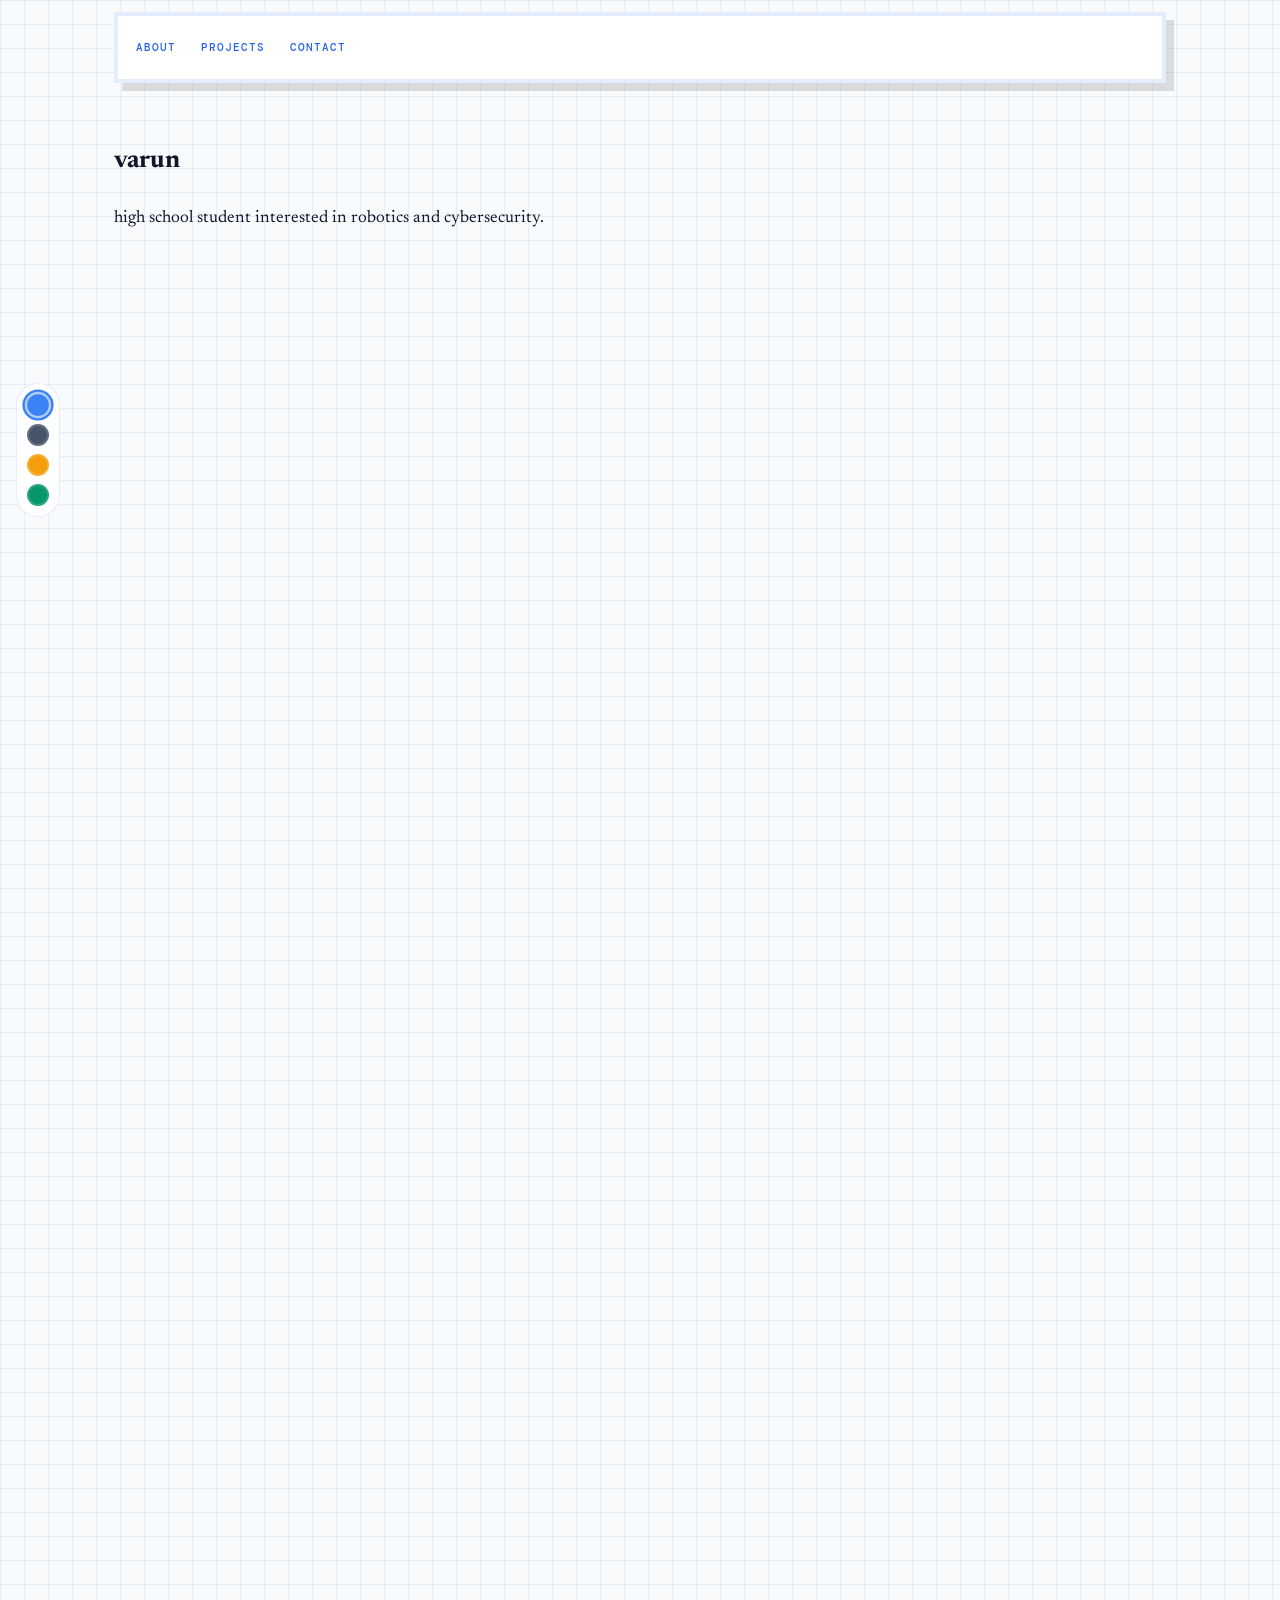
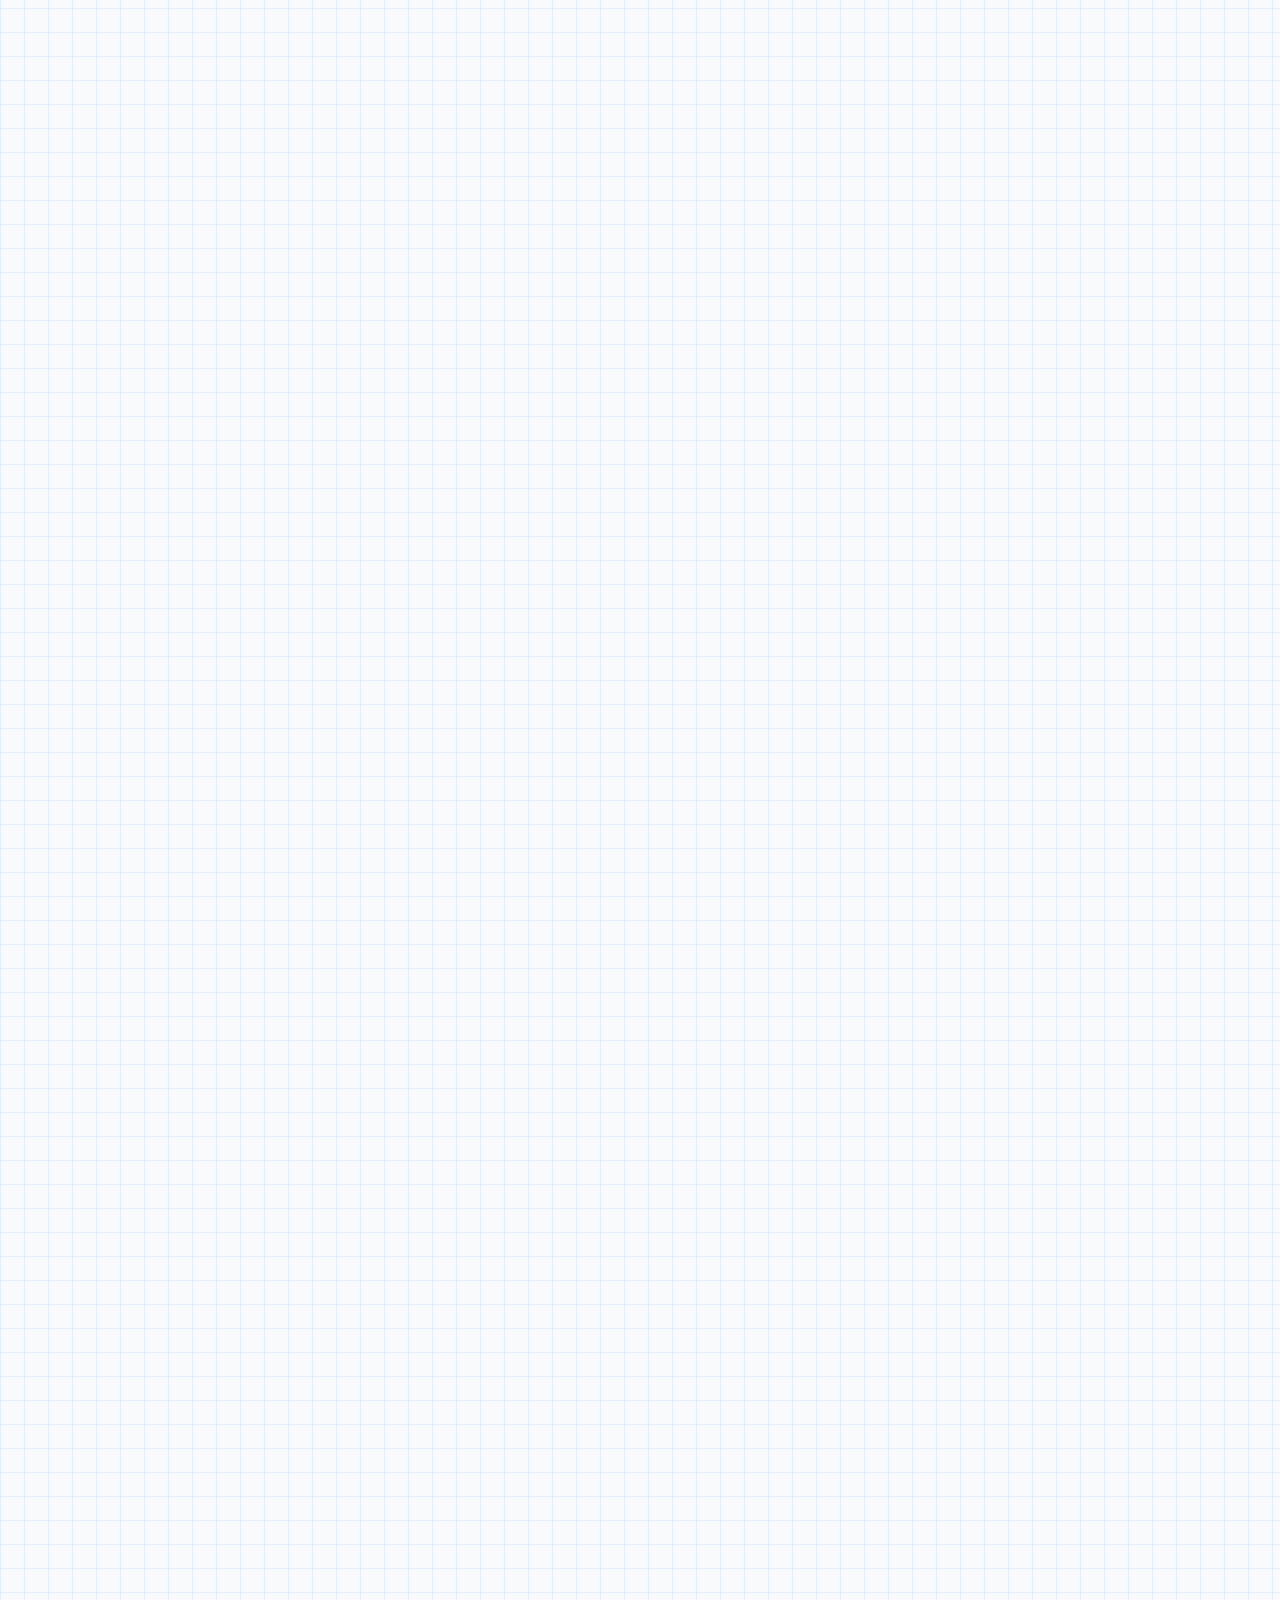
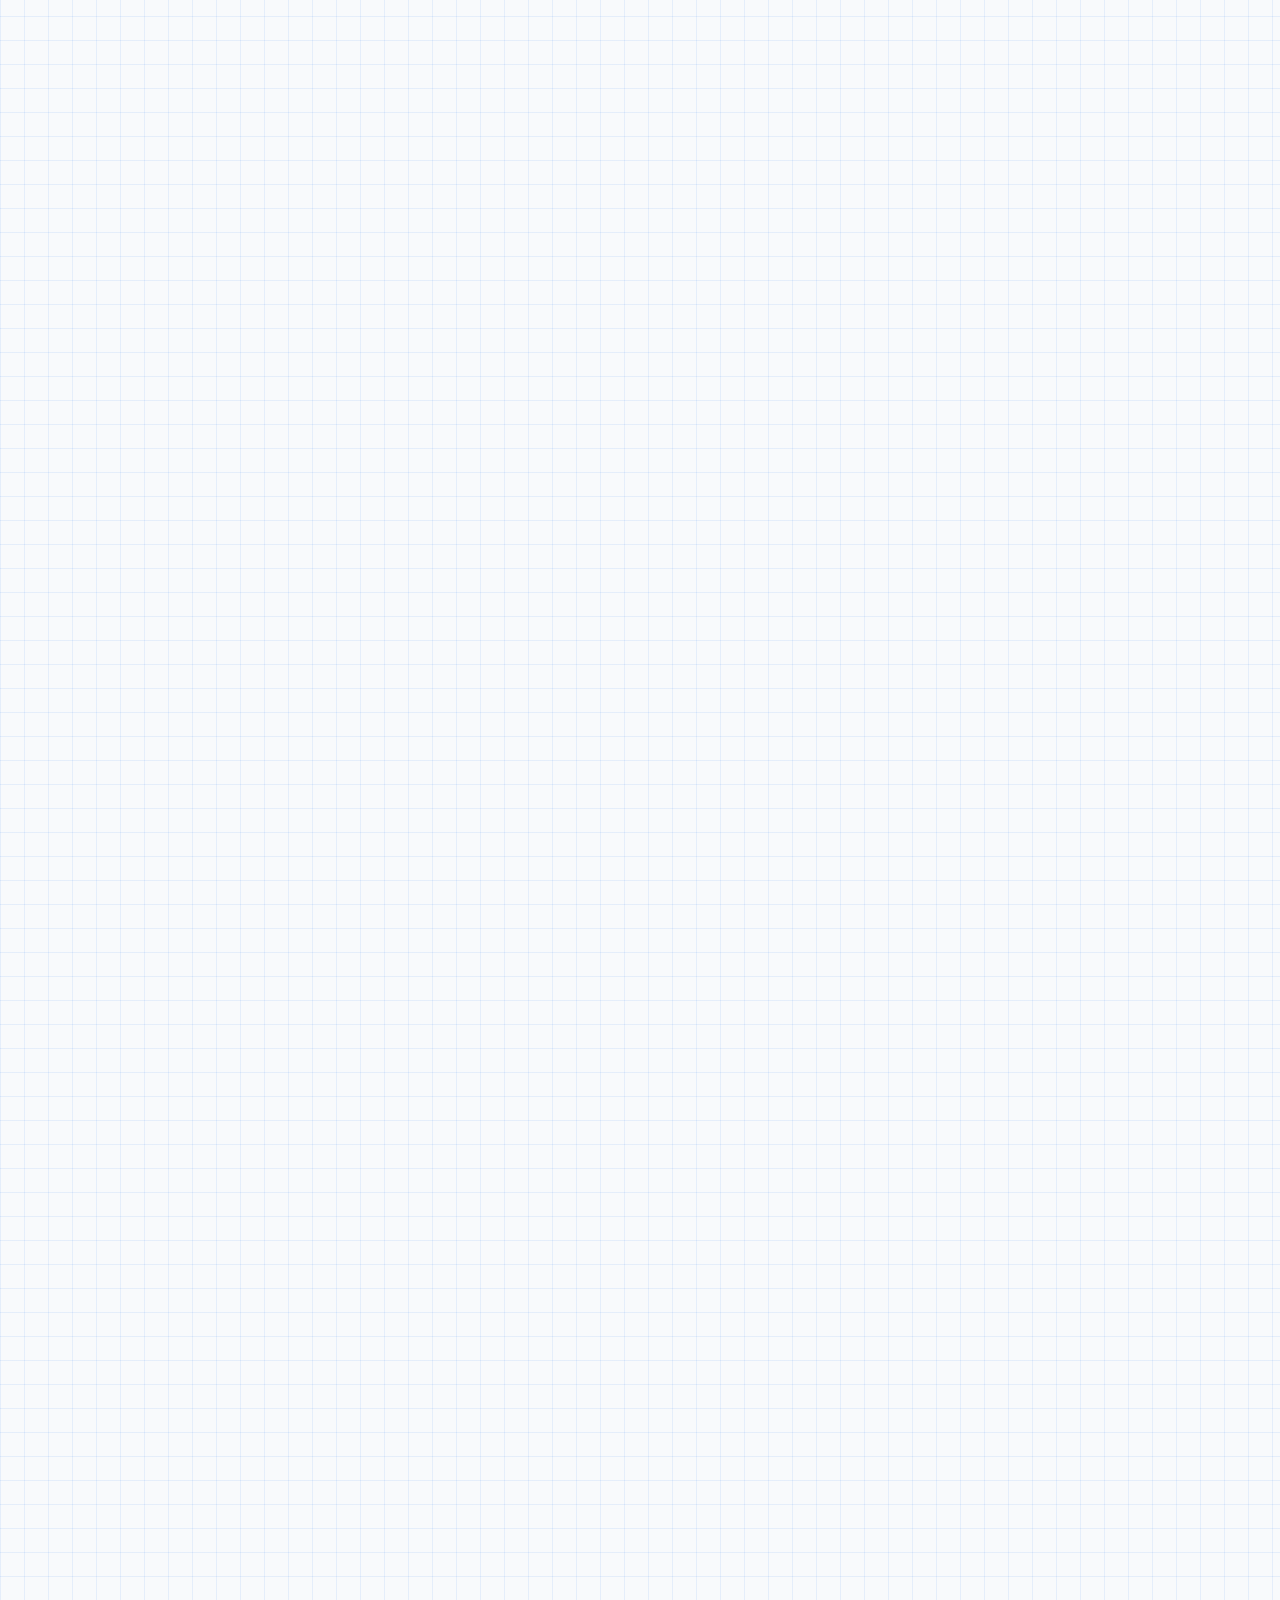
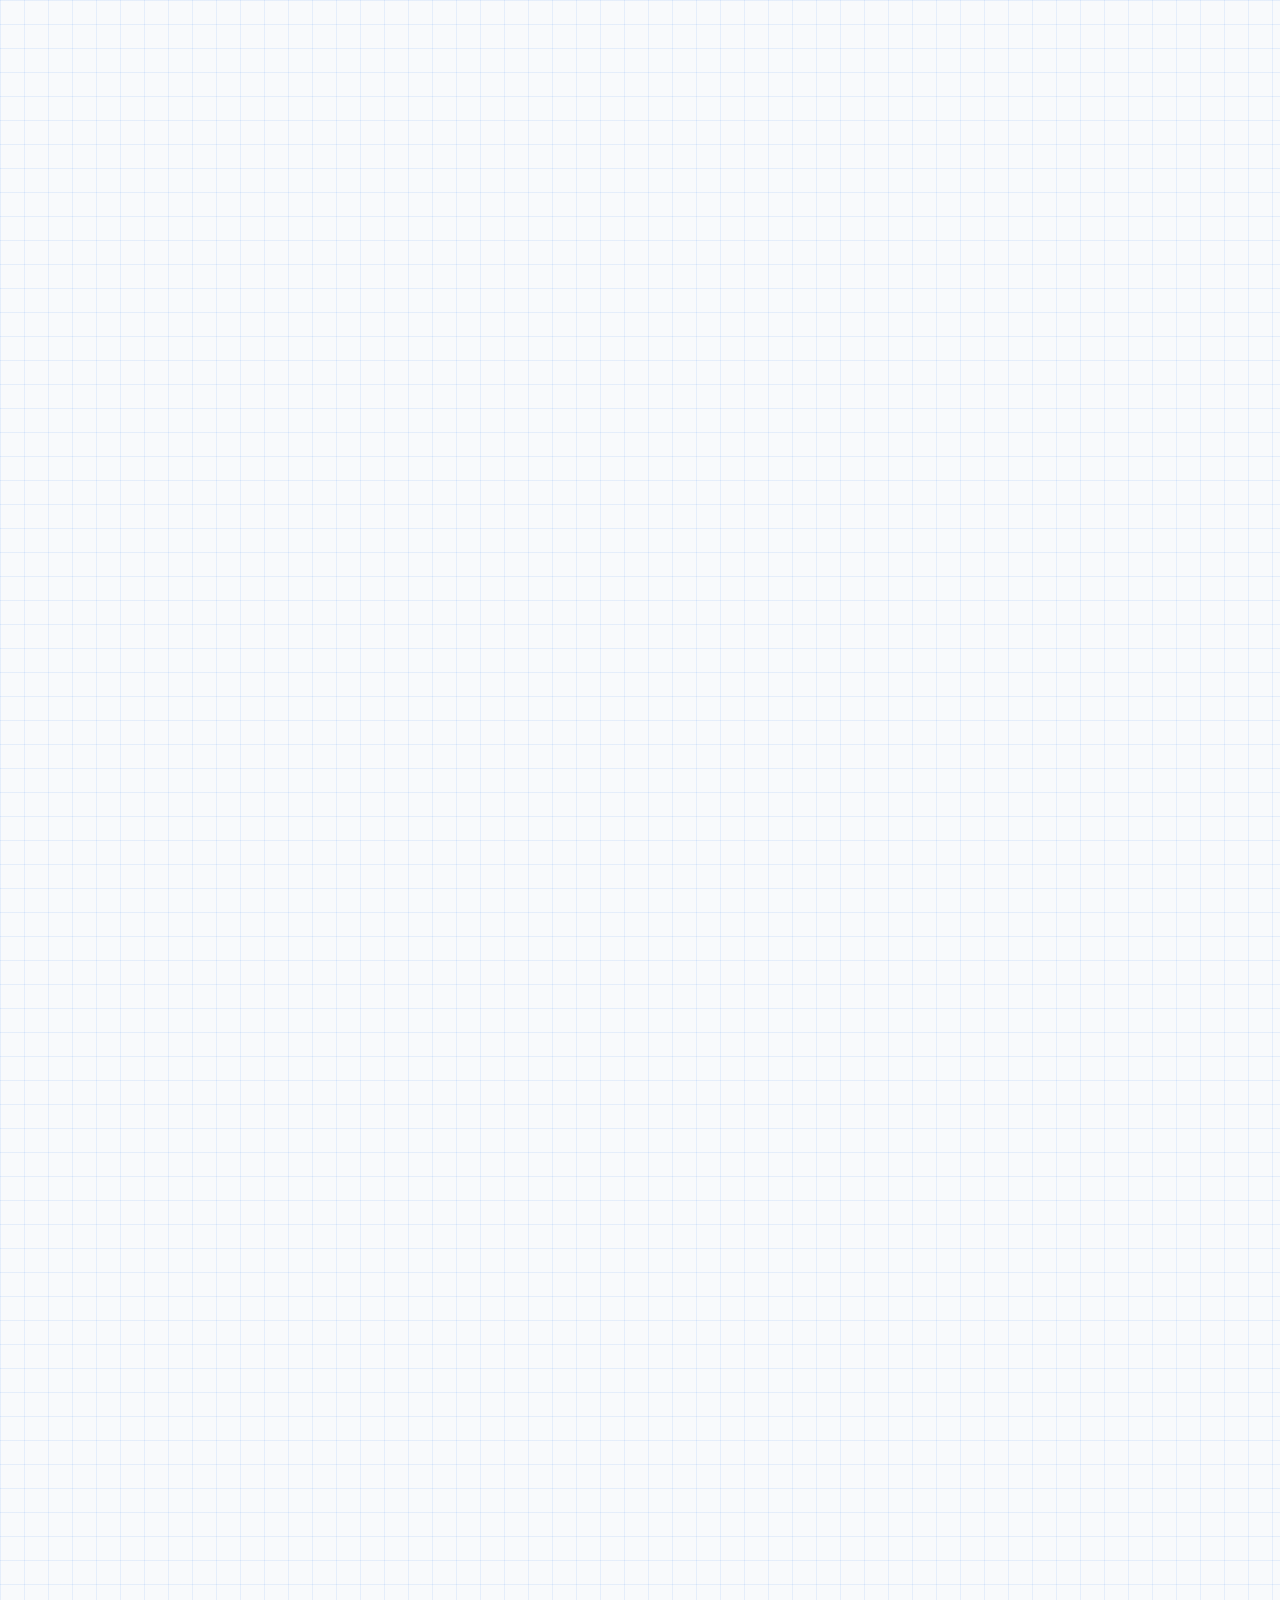
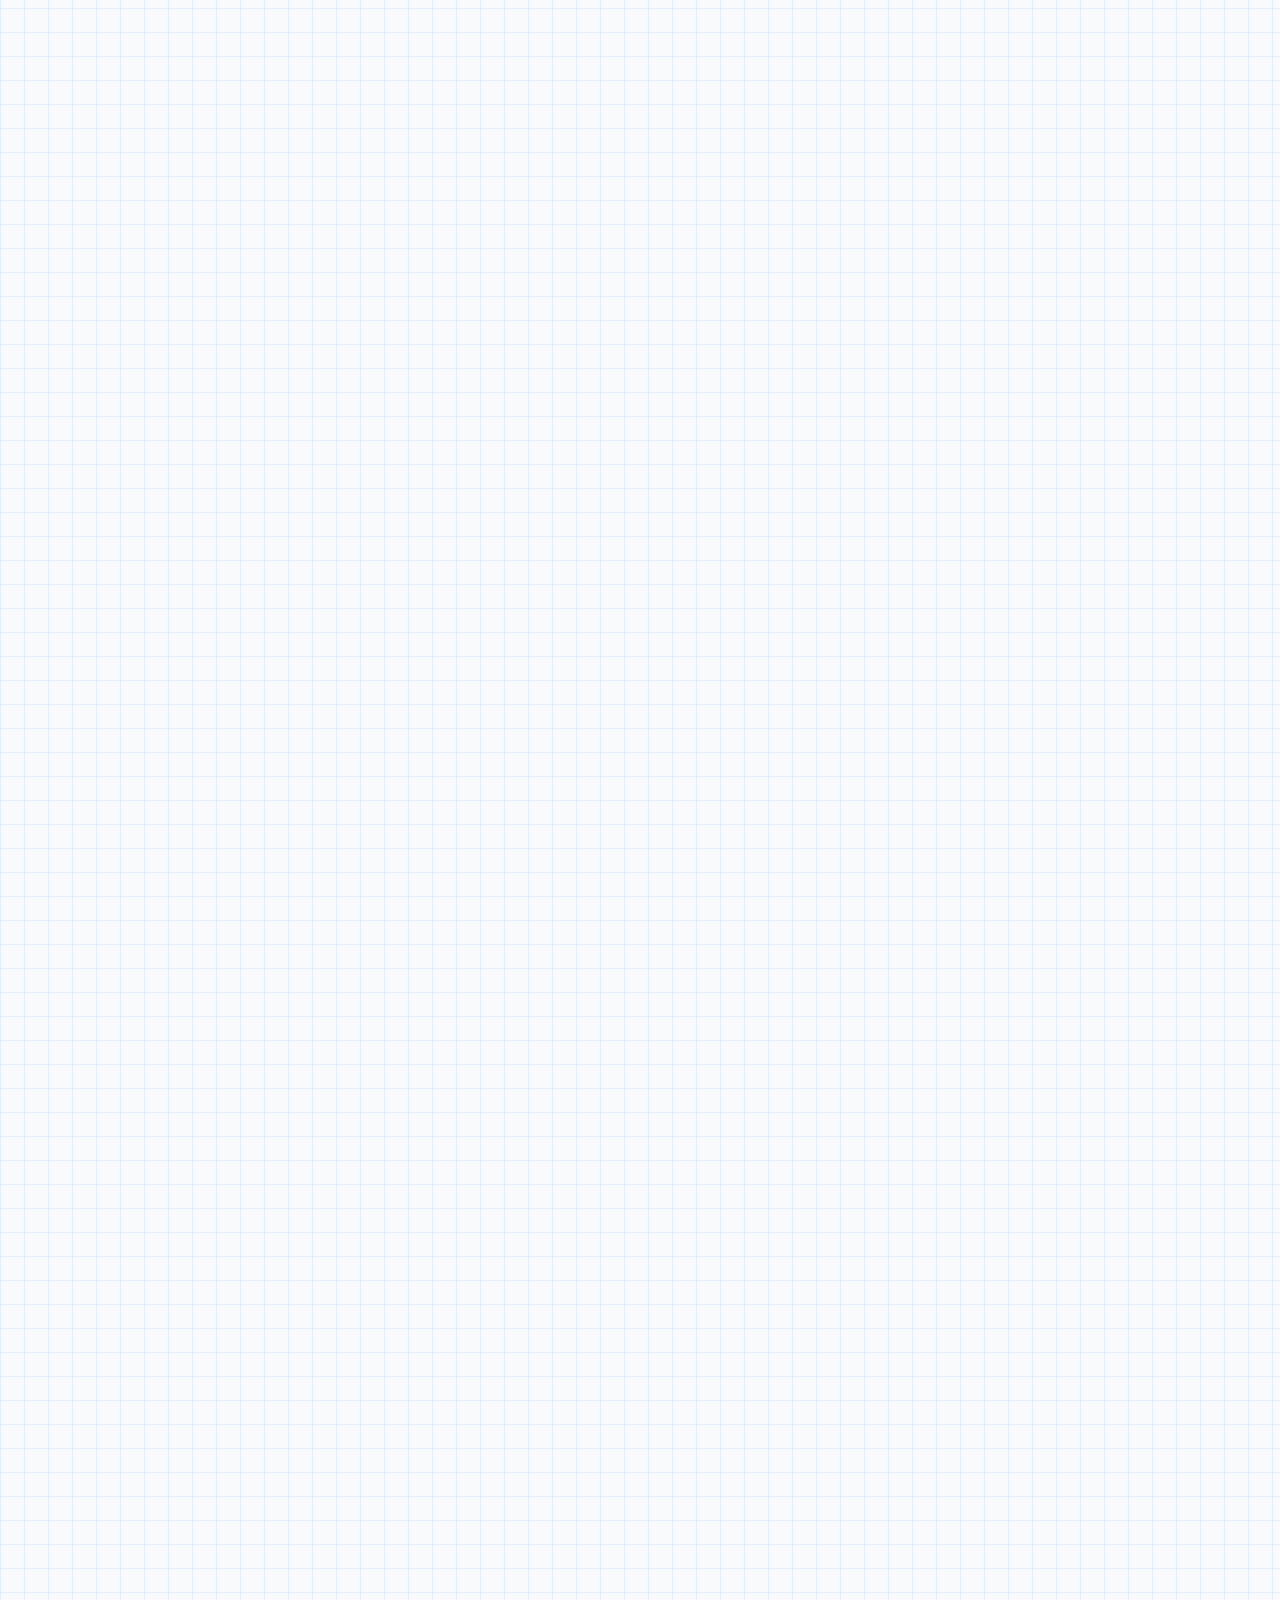
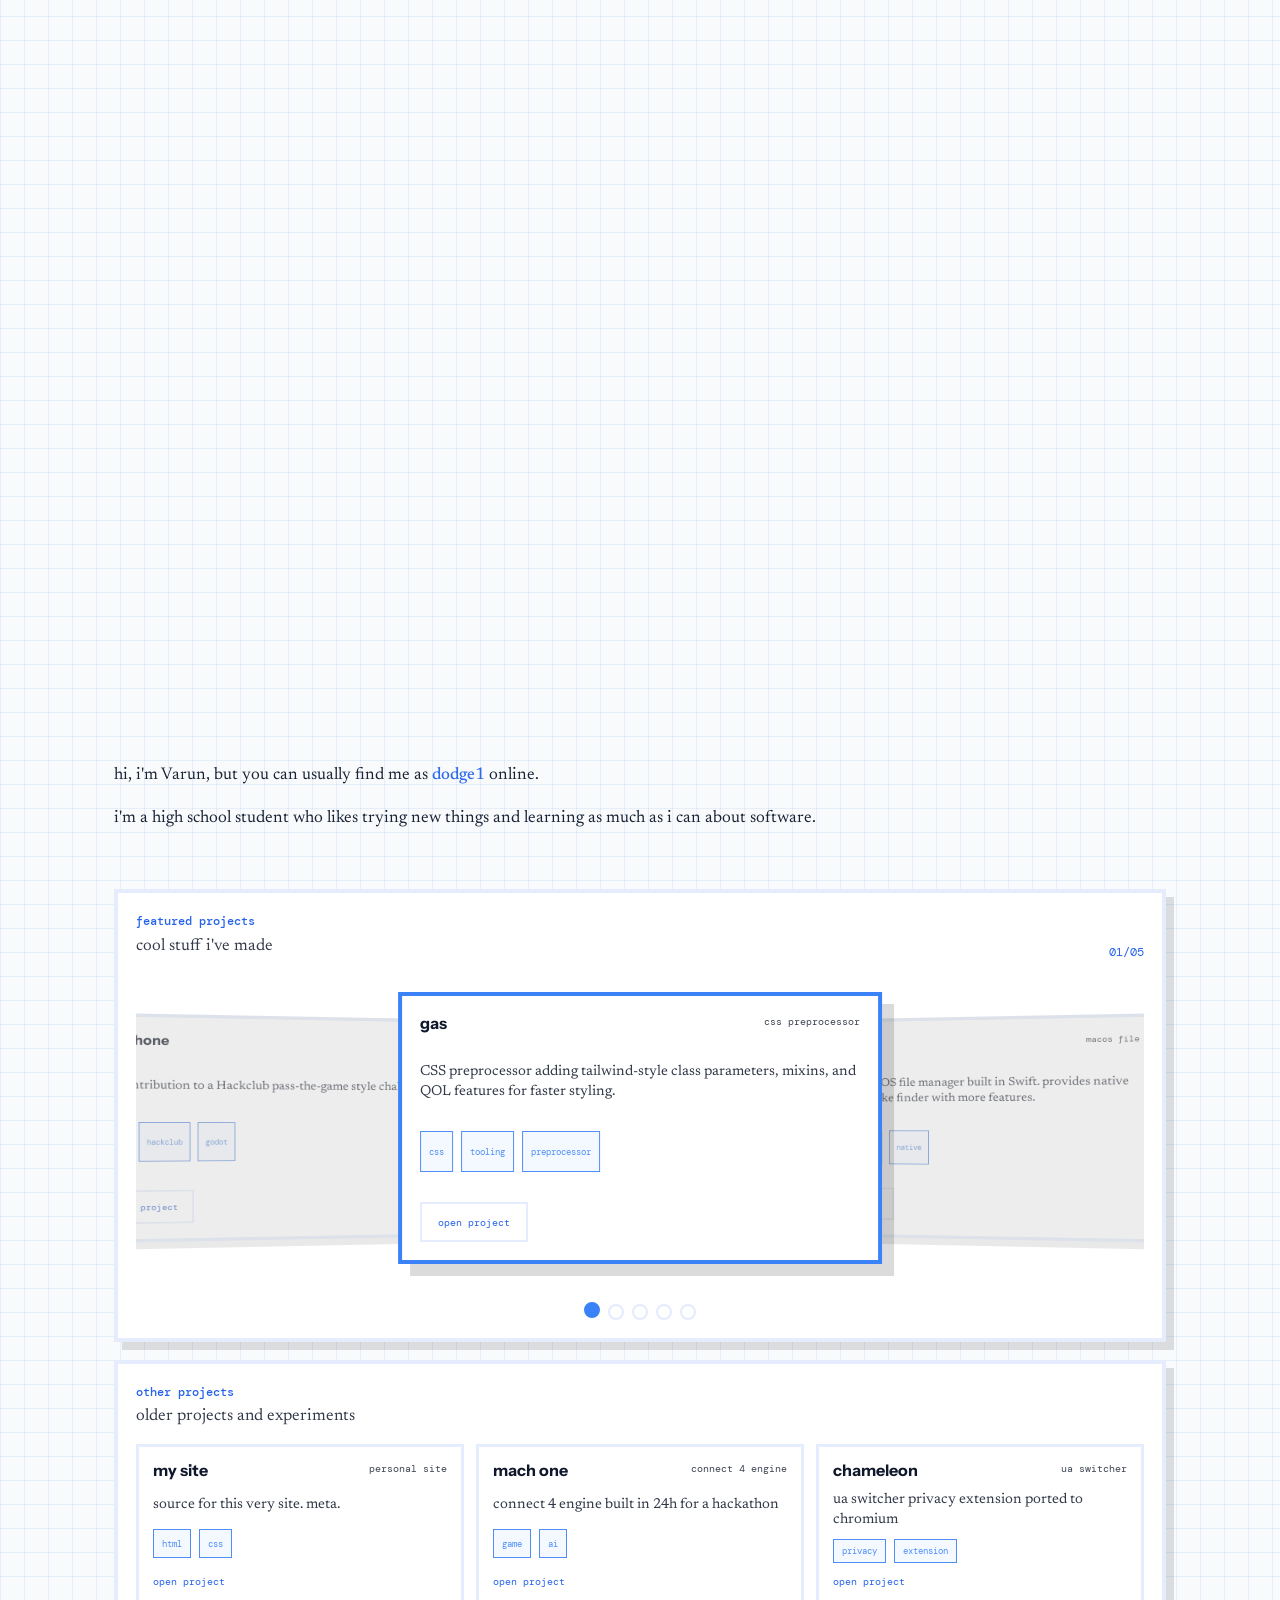
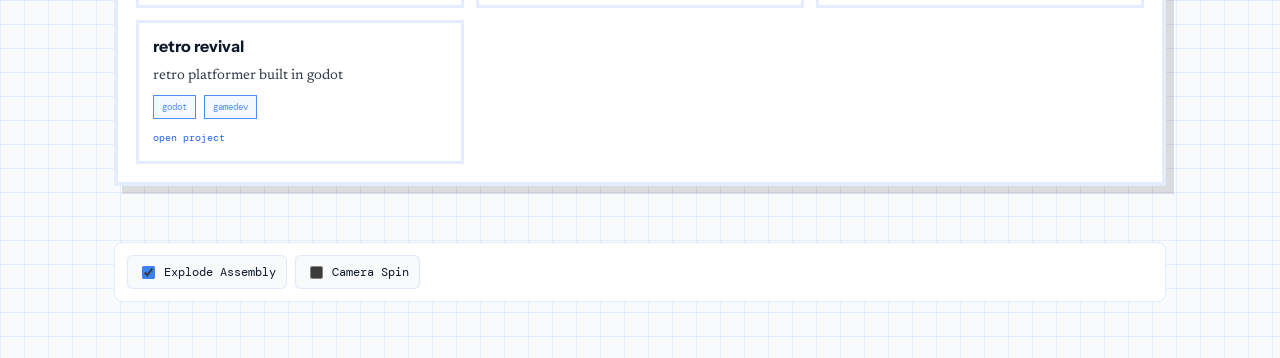
==== commit 1dcd97fd: "clean up html and css" ====
--- a/index.html
+++ b/index.html
@@ -1,410 +1,565 @@
 <!doctype html>
-<html lang="en">
-
-<head>
-  <meta charset="utf-8">
-  <meta name="viewport" content="width=device-width, initial-scale=1">
-  <meta name="author" content="dodge1">
-  <meta name="theme-color" content="#16151d">
-  <title>dodge1 - web dev & cybersecurity</title>
-  <meta name="description" content="i build stuff for the web, robotics, and cybersecurity.">
-  <link rel="preconnect" href="https://fonts.googleapis.com">
-  <link rel="preconnect" href="https://fonts.gstatic.com" crossorigin>
-  <link
-    href="https://fonts.googleapis.com/css2?family=Pixelify+Sans:wght@400;500;600;700&family=Schoolbell&family=Silkscreen:wght@400;700&display=swap"
-    rel="preload" as="style" onload="this.onload=null;this.rel='stylesheet'">
-  <noscript>
-    <link
-      href="https://fonts.googleapis.com/css2?family=Pixelify+Sans:wght@400;500;600;700&family=Schoolbell&family=Silkscreen:wght@400;700&display=swap"
-      rel="stylesheet">
-  </noscript>
-  <link rel="stylesheet" href="./style.css">
-</head>
-
-<body>
-  <span class="tab-anchor" id="tab-home" aria-hidden="true"></span>
-  <span class="tab-anchor" id="tab-about" aria-hidden="true"></span>
-  <span class="tab-anchor" id="tab-projects" aria-hidden="true"></span>
-
-  <div class="page-shell">
-    <main class="site-layout">
-      <header class="masthead-card">
-        <div class="brand-block">
-          <a class="brand-mark" href="#tab-home">dodge1</a>
+<html lang="en" class="smooth-scroll">
+    <head>
+        <meta charset="utf-8" />
+        <meta name="viewport" content="width=device-width, initial-scale=1" />
+        <meta name="author" content="dodge1" />
+        <meta name="theme-color" content="#0a0a0f" />
+        <title>dodge1</title>
+        <meta
+            name="description"
+            content="high school student interested in robotics and cybersecurity."
+        />
+        <link rel="preconnect" href="https://fonts.googleapis.com" />
+        <link rel="preconnect" href="https://fonts.gstatic.com" crossorigin />
+        <link
+            href="https://fonts.googleapis.com/css2?family=DM+Mono:wght@400;500&family=Instrument+Sans:wght@400;500;600;700&family=Newsreader:ital,opsz,wght@0,6..72,300;0,6..72,400;0,6..72,500;1,6..72,400&display=swap"
+            rel="stylesheet"
+        />
+        <link rel="stylesheet" href="./style.css" />
+        <link rel="stylesheet" href="./hero-view.css" />
+    </head>
+    <body>
+        <input
+            type="radio"
+            name="theme"
+            id="theme-blueprint"
+            class="bp-state"
+            checked
+        />
+        <input type="radio" name="theme" id="theme-dark" class="bp-state" />
+        <input type="radio" name="theme" id="theme-amber" class="bp-state" />
+        <input type="radio" name="theme" id="theme-military" class="bp-state" />
+
+        <div class="theme-tray">
+            <label
+                for="theme-blueprint"
+                class="theme-dot theme-dot-blue"
+                title="Blueprint Blue"
+            ></label>
+            <label
+                for="theme-dark"
+                class="theme-dot theme-dot-slate"
+                title="Cyber Slate"
+            ></label>
+            <label
+                for="theme-amber"
+                class="theme-dot theme-dot-amber"
+                title="CRT Amber"
+            ></label>
+            <label
+                for="theme-military"
+                class="theme-dot theme-dot-emerald"
+                title="Radar Emerald"
+            ></label>
         </div>
-        <div class="masthead-badge-stack" aria-label="External links">
-          <a class="badge-tile badge-tile-github" href="https://github.com/Dodge100" target="_blank" rel="noreferrer"
-            aria-label="GitHub">
-            <span class="badge-kicker">open</span>
-            <span class="badge-label">github</span>
-            <span class="badge-subline">my code stash</span>
-          </a>
-        </div>
-        <nav class="brand-nav" aria-label="Primary">
-          <a class="brand-nav-link brand-nav-link-home brand-nav-link-active" href="#tab-home">home</a>
-          <a class="brand-nav-link brand-nav-link-about" href="#tab-about">about</a>
-          <a class="brand-nav-link brand-nav-link-projects" href="#tab-projects">projects</a>
-        </nav>
-      </header>
-
-      <div class="tab-stage">
-        <div class="tab-track">
-          <!-- HOME TAB -->
-          <section class="tab-panel">
-            <div class="main-grid home-grid">
-              <div class="main-stack">
-                <section class="panel-card intro-card">
-                  <div class="avatar-shell" aria-hidden="true">
-                    <div class="avatar-ring">
-                      <div class="avatar-core">
-                        <span>D1</span>
-                      </div>
+
+        <div class="page">
+            <header class="mast">
+                <nav class="mast-nav">
+                    <a href="#about">About</a>
+                    <a href="#projects">Projects</a>
+                    <a href="#contact">Contact</a>
+                </nav>
+            </header>
+
+            <main>
+                <section class="hero hero-split">
+                    <div class="hero-left">
+                        <h1 class="hero-title">varun</h1>
+                        <p class="hero-sub">
+                            high school student interested in robotics and
+                            cybersecurity.
+                        </p>
                     </div>
-                  </div>
-                  <div class="intro-copy">
-                    <h1 class="intro-title">hi, i'm <span>dodge1!</span></h1>
-                    <p class="intro-text">
-                      high school student, web dev & cybersecurity.
-                    </p>
-                    <div class="intro-links">
-                      <a href="#tab-about">about me</a>
-                      <a href="#tab-projects">my projects</a>
+                    <div class="hero-right">
+                        <div class="hero-viewport">
+                            <div class="bp-scene">
+                                <div
+                                    class="bp-layer layer-bottom-case"
+                                    style="z-index: 10"
+                                >
+                                    <svg viewBox="0 0 360 360" fill="none">
+                                        <use
+                                            href="assets/layer-bottom-case.svg#root"
+                                        />
+                                    </svg>
+                                </div>
+
+                                <div
+                                    class="bp-layer layer-motherboard"
+                                    style="z-index: 20"
+                                >
+                                    <svg viewBox="0 0 360 360" fill="none">
+                                        <use
+                                            href="assets/layer-motherboard.svg#root"
+                                        />
+                                    </svg>
+                                </div>
+
+                                <div
+                                    class="bp-layer layer-cpu-ram"
+                                    style="z-index: 30"
+                                >
+                                    <svg viewBox="0 0 360 360" fill="none">
+                                        <use
+                                            href="assets/layer-cpu-ram.svg#root"
+                                        />
+                                    </svg>
+                                </div>
+
+                                <div
+                                    class="bp-layer layer-cooling"
+                                    style="z-index: 40"
+                                >
+                                    <svg viewBox="0 0 360 360" fill="none">
+                                        <use
+                                            href="assets/layer-cooling.svg#root"
+                                        />
+                                    </svg>
+                                </div>
+
+                                <div
+                                    class="bp-layer layer-switches"
+                                    style="z-index: 50"
+                                >
+                                    <svg viewBox="0 0 360 360" fill="none">
+                                        <use
+                                            href="assets/layer-switches.svg#root"
+                                        />
+                                    </svg>
+                                </div>
+
+                                <div
+                                    class="bp-layer layer-keycaps"
+                                    style="z-index: 60"
+                                >
+                                    <svg viewBox="0 0 360 360" fill="none">
+                                        <use
+                                            href="assets/layer-keycaps.svg#root"
+                                        />
+                                    </svg>
+                                </div>
+
+                                <div class="screen-group">
+                                    <div
+                                        class="bp-layer layer-screen-case"
+                                        style="z-index: 70"
+                                    >
+                                        <svg viewBox="0 0 360 360" fill="none">
+                                            <use
+                                                href="assets/layer-screen-case.svg#root"
+                                            />
+                                        </svg>
+                                    </div>
+
+                                    <div
+                                        class="bp-layer layer-display"
+                                        style="z-index: 80"
+                                    >
+                                        <svg viewBox="0 0 360 360" fill="none">
+                                            <use
+                                                href="assets/layer-display.svg#root"
+                                            />
+                                        </svg>
+                                    </div>
+                                </div>
+                            </div>
+                        </div>
                     </div>
-                  </div>
                 </section>
 
-                <section class="panel-card about-card">
-                  <h2 class="section-title">quick intro!</h2>
-                  <div class="about-copy">
+                <section id="about" class="section-body">
                     <p>
-                      First off, hi! My name is Varun, and I love to build things.
-                      I'm a high school student with a deep interest in programming,
-                      mainly web development and robotics. (see more <a href="#tab-about">here</a>)
+                        hi, i'm Varun, but you can usually find me as
+                        <strong>dodge1</strong> online.
                     </p>
                     <p>
-                      I obsess over creating things that are clean, functional, and fun to use.
-                      More recently I've been diving into cybersecurity — doing CTF challenges
-                      and learning how systems break so I can better understand how to build them.
+                        i'm a high school student who likes trying new things
+                        and learning as much as i can about software.
                     </p>
-                    <p>
-                      I also compete in FIRST robotics, build games in Godot, and hack together
-                      CLI tools in Go. If you want to chat about a project or just say hi, feel
-                      free to <a href="https://github.com/Dodge100" target="_blank" rel="noreferrer">reach out!</a>
-                    </p>
-                  </div>
                 </section>
 
-                <section class="panel-card badges-card">
-                  <h2 class="section-title">friends & links</h2>
-                  <div class="badge-grid" aria-label="88x31 links">
-                    <a class="badge-tile badge-tile-own" href="https://github.com/Dodge100" target="_blank" rel="noreferrer"
-                      aria-label="GitHub">
-                      <img src="data:image/svg+xml,%3Csvg xmlns='http://www.w3.org/2000/svg' viewBox='0 0 88 31'%3E%3Crect width='88' height='31' fill='%2316151d' rx='2'/%3E%3Ctext x='44' y='19' text-anchor='middle' fill='%23d58ef5' font-family='monospace' font-size='10' font-weight='bold'%3Egithub%3C/text%3E%3C/svg%3E" alt="github 88x31 button" width="88" height="31">
-                    </a>
-                  </div>
+                <section id="projects">
+                    <input
+                        type="radio"
+                        name="proj-slide"
+                        id="proj-1"
+                        class="carousel-state"
+                        checked
+                    />
+                    <input
+                        type="radio"
+                        name="proj-slide"
+                        id="proj-2"
+                        class="carousel-state"
+                    />
+                    <input
+                        type="radio"
+                        name="proj-slide"
+                        id="proj-3"
+                        class="carousel-state"
+                    />
+                    <input
+                        type="radio"
+                        name="proj-slide"
+                        id="proj-4"
+                        class="carousel-state"
+                    />
+                    <input
+                        type="radio"
+                        name="proj-slide"
+                        id="proj-5"
+                        class="carousel-state"
+                    />
+
+                    <div class="projects-layout">
+                        <section class="panel-card active-projects-card">
+                            <div class="projects-board-head">
+                                <div>
+                                    <h2 class="section-title">
+                                        featured projects
+                                    </h2>
+                                    <p class="projects-board-copy">
+                                        cool stuff i've made
+                                    </p>
+                                </div>
+                                <p class="project-carousel-count">
+                                    <span data-current="1">01/05</span>
+                                    <span data-current="2">02/05</span>
+                                    <span data-current="3">03/05</span>
+                                    <span data-current="4">04/05</span>
+                                    <span data-current="5">05/05</span>
+                                </p>
+                            </div>
+
+                            <div class="project-carousel-screen">
+                                <div class="project-carousel-slides">
+                                    <article
+                                        class="project-carousel-slide"
+                                        data-index="0"
+                                    >
+                                        <label
+                                            for="proj-1"
+                                            class="slide-click-target"
+                                        ></label>
+                                        <div class="project-card-head">
+                                            <h3>gas</h3>
+                                            <span>css preprocessor</span>
+                                        </div>
+                                        <p class="project-card-copy">
+                                            CSS preprocessor adding
+                                            tailwind-style class parameters,
+                                            mixins, and QOL features for faster
+                                            styling.
+                                        </p>
+                                        <div class="project-tag-row">
+                                            <span class="project-tag">css</span>
+                                            <span class="project-tag"
+                                                >tooling</span
+                                            >
+                                            <span class="project-tag"
+                                                >preprocessor</span
+                                            >
+                                        </div>
+                                        <a
+                                            class="project-card-action project-inline-action"
+                                            href="https://github.com/Dodge100/gas"
+                                            target="_blank"
+                                            rel="noreferrer"
+                                            >open project</a
+                                        >
+                                    </article>
+
+                                    <article
+                                        class="project-carousel-slide"
+                                        data-index="1"
+                                    >
+                                        <label
+                                            for="proj-2"
+                                            class="slide-click-target"
+                                        ></label>
+                                        <div class="project-card-head">
+                                            <h3>neutron</h3>
+                                            <span>macos file manager</span>
+                                        </div>
+                                        <p class="project-card-copy">
+                                            dual-pane macOS file manager built
+                                            in Swift. provides native
+                                            performance like finder with more
+                                            features.
+                                        </p>
+                                        <div class="project-tag-row">
+                                            <span class="project-tag"
+                                                >swift</span
+                                            >
+                                            <span class="project-tag"
+                                                >macos</span
+                                            >
+                                            <span class="project-tag"
+                                                >native</span
+                                            >
+                                        </div>
+                                        <a
+                                            class="project-card-action project-inline-action"
+                                            href="https://github.com/Dodge100/neutron"
+                                            target="_blank"
+                                            rel="noreferrer"
+                                            >open project</a
+                                        >
+                                    </article>
+
+                                    <article
+                                        class="project-carousel-slide"
+                                        data-index="2"
+                                    >
+                                        <label
+                                            for="proj-3"
+                                            class="slide-click-target"
+                                        ></label>
+                                        <div class="project-card-head">
+                                            <h3>breadboard</h3>
+                                            <span>macos utility</span>
+                                        </div>
+                                        <p class="project-card-copy">
+                                            macOS utility app designed to reduce
+                                            performance overhead while providing
+                                            more features.
+                                        </p>
+                                        <div class="project-tag-row">
+                                            <span class="project-tag"
+                                                >macos</span
+                                            >
+                                            <span class="project-tag"
+                                                >utility</span
+                                            >
+                                            <span class="project-tag"
+                                                >native</span
+                                            >
+                                        </div>
+                                        <span class="project-card-action"
+                                            >open project</span
+                                        >
+                                    </article>
+
+                                    <article
+                                        class="project-carousel-slide"
+                                        data-index="3"
+                                    >
+                                        <label
+                                            for="proj-4"
+                                            class="slide-click-target"
+                                        ></label>
+                                        <div class="project-card-head">
+                                            <h3>language</h3>
+                                            <span>interpreter in go</span>
+                                        </div>
+                                        <p class="project-card-copy">
+                                            a simple lexer, interpreter, and
+                                            parser written in Go
+                                        </p>
+                                        <div class="project-tag-row">
+                                            <span class="project-tag">go</span>
+                                            <span class="project-tag"
+                                                >compiler</span
+                                            >
+                                            <span class="project-tag"
+                                                >learning</span
+                                            >
+                                        </div>
+                                        <a
+                                            class="project-card-action project-inline-action"
+                                            href="https://github.com/Dodge100/language"
+                                            target="_blank"
+                                            rel="noreferrer"
+                                            >open project</a
+                                        >
+                                    </article>
+
+                                    <article
+                                        class="project-carousel-slide"
+                                        data-index="4"
+                                    >
+                                        <label
+                                            for="proj-5"
+                                            class="slide-click-target"
+                                        ></label>
+                                        <div class="project-card-head">
+                                            <h3>playphone</h3>
+                                            <span>platformer game</span>
+                                        </div>
+                                        <p class="project-card-copy">
+                                            my contribution to a Hackclub
+                                            pass-the-game style challenge.
+                                        </p>
+                                        <div class="project-tag-row">
+                                            <span class="project-tag"
+                                                >game</span
+                                            >
+                                            <span class="project-tag"
+                                                >hackclub</span
+                                            >
+                                            <span class="project-tag"
+                                                >godot</span
+                                            >
+                                        </div>
+                                        <a
+                                            class="project-card-action project-inline-action"
+                                            href="https://dodge100.itch.io/playphone"
+                                            target="_blank"
+                                            rel="noreferrer"
+                                            >open project</a
+                                        >
+                                    </article>
+                                </div>
+                            </div>
+
+                            <div class="testimonial-dots">
+                                <label
+                                    for="proj-1"
+                                    class="testimonial-dot"
+                                ></label>
+                                <label
+                                    for="proj-2"
+                                    class="testimonial-dot"
+                                ></label>
+                                <label
+                                    for="proj-3"
+                                    class="testimonial-dot"
+                                ></label>
+                                <label
+                                    for="proj-4"
+                                    class="testimonial-dot"
+                                ></label>
+                                <label
+                                    for="proj-5"
+                                    class="testimonial-dot"
+                                ></label>
+                            </div>
+                        </section>
+
+                        <section class="panel-card projects-board">
+                            <div class="projects-board-head">
+                                <div>
+                                    <h2 class="section-title">
+                                        other projects
+                                    </h2>
+                                    <p class="projects-board-copy">
+                                        older projects and experiments
+                                    </p>
+                                </div>
+                            </div>
+
+                            <div class="project-grid">
+                                <a
+                                    class="project-card"
+                                    href="https://github.com/Dodge100/dodge100.github.io"
+                                    target="_blank"
+                                    rel="noreferrer"
+                                >
+                                    <div class="project-card-head">
+                                        <h3>my site</h3>
+                                        <span>personal site</span>
+                                    </div>
+                                    <p class="project-card-copy">
+                                        source for this very site. meta.
+                                    </p>
+                                    <div class="project-tag-row">
+                                        <span class="project-tag">html</span>
+                                        <span class="project-tag">css</span>
+                                    </div>
+                                    <span class="project-card-action"
+                                        >open project</span
+                                    >
+                                </a>
+                                <a
+                                    class="project-card"
+                                    href="https://github.com/Dodge100/mach-one"
+                                    target="_blank"
+                                    rel="noreferrer"
+                                >
+                                    <div class="project-card-head">
+                                        <h3>mach one</h3>
+                                        <span>connect 4 engine</span>
+                                    </div>
+                                    <p class="project-card-copy">
+                                        connect 4 engine built in 24h for a
+                                        hackathon
+                                    </p>
+                                    <div class="project-tag-row">
+                                        <span class="project-tag">game</span>
+                                        <span class="project-tag">ai</span>
+                                    </div>
+                                    <span class="project-card-action"
+                                        >open project</span
+                                    >
+                                </a>
+                                <a
+                                    class="project-card"
+                                    href="https://github.com/Dodge100/chameleon-chrome-port"
+                                    target="_blank"
+                                    rel="noreferrer"
+                                >
+                                    <div class="project-card-head">
+                                        <h3>chameleon</h3>
+                                        <span>ua switcher</span>
+                                    </div>
+                                    <p class="project-card-copy">
+                                        ua switcher privacy extension ported to
+                                        chromium
+                                    </p>
+                                    <div class="project-tag-row">
+                                        <span class="project-tag">privacy</span>
+                                        <span class="project-tag"
+                                            >extension</span
+                                        >
+                                    </div>
+                                    <span class="project-card-action"
+                                        >open project</span
+                                    >
+                                </a>
+                                <a
+                                    class="project-card"
+                                    href="https://github.com/Dodge100/retro-revival"
+                                    target="_blank"
+                                    rel="noreferrer"
+                                >
+                                    <div class="project-card-head">
+                                        <h3>retro revival</h3>
+                                    </div>
+                                    <p class="project-card-copy">
+                                        retro platformer built in godot
+                                    </p>
+                                    <div class="project-tag-row">
+                                        <span class="project-tag">godot</span>
+                                        <span class="project-tag">gamedev</span>
+                                    </div>
+                                    <span class="project-card-action"
+                                        >open project</span
+                                    >
+                                </a>
+                            </div>
+                        </section>
+                    </div>
                 </section>
-              </div>
-
-              <aside class="sidebar-stack">
-                <section class="panel-card sidebar-card status-card">
-                  <div class="status-screen">
-                    <div class="status-screen-head">
-                      <div class="status-avatar-wrap">
-                        <div class="status-avatar" style="display:grid;place-items:center;font-family:Silkscreen,monospace;font-size:1.4rem;color:#d58ef5;background:#17161e;">D1</div>
-                        <span class="status-dot" style="background:#6fe29d;"></span>
-                      </div>
-                      <div class="status-head-copy">
-                        <div class="status-ident">
-                          <p class="status-name">dodge1</p>
-                          <p class="status-handle">@Dodge100</p>
-                        </div>
-                        <p class="status-line">building cool stuff</p>
-                      </div>
+
+                <section class="bp-section">
+                    <div class="bp-controls">
+                        <label class="bp-checkbox-row">
+                            <input
+                                type="checkbox"
+                                id="explode-trigger"
+                                checked
+                            />
+                            <span>Explode Assembly</span>
+                        </label>
+                        <label class="bp-checkbox-row">
+                            <input type="checkbox" id="rotate-trigger" />
+                            <span>Camera Spin</span>
+                        </label>
                     </div>
-                  </div>
                 </section>
-              </aside>
-            </div>
-          </section>
-
-          <!-- ABOUT TAB -->
-          <section class="tab-panel">
-            <div class="main-grid about-grid">
-              <div class="main-stack about-stack">
-                <section class="panel-card workspace-board">
-                  <div class="workspace-board-head">
-                    <div class="workspace-board-head-copy">
-                      <p class="eyebrow">about me</p>
-                      <h1 class="page-title">my about-board</h1>
-                      <p class="workspace-board-note">who i am, what i do, and what i love!</p>
-                    </div>
-                  </div>
-                  <div class="workspace-canvas" aria-label="Workspace board with quick facts">
-                    <article class="whiteboard-card">
-                      <h2 class="whiteboard-title">👋 hi, i'm varun!</h2>
-                      <p class="whiteboard-copy">
-                        known online as dodge1. i build stuff for the web, mess around with robots,
-                        and break things (on purpose) for cybersecurity.
-                      </p>
-                      <p class="whiteboard-copy">
-                        i've built tools like a CSS preprocessor, a macOS file manager, a connect 4
-                        engine in 24 hours, and contributed to hackclub game jams. i'm always learning
-                        something new — currently deep in security research and CTF challenges.
-                      </p>
-                      <div class="whiteboard-tags" aria-label="Core strengths">
-                        <span>web dev</span>
-                        <span>robotics</span>
-                        <span>cybersecurity</span>
-                        <span>game dev</span>
-                        <span>tooling</span>
-                        <span>go</span>
-                      </div>
-                    </article>
-
-                    <span class="chalk-doodle chalk-doodle-cube" aria-hidden="true"></span>
-                    <span class="chalk-doodle chalk-doodle-stars" aria-hidden="true"></span>
-                    <span class="chalk-doodle chalk-doodle-sparkle" aria-hidden="true"></span>
-                    <span class="chalk-doodle chalk-doodle-heart" aria-hidden="true"></span>
-
-                    <span class="chalk-hidden-note chalk-hidden-note-role" aria-hidden="true">keep building cool stuff</span>
-                    <span class="chalk-hidden-note chalk-hidden-note-vibe" aria-hidden="true">ctrl+s before it breaks</span>
-                    <span class="chalk-hidden-note chalk-hidden-note-focus" aria-hidden="true">powered by coffee</span>
-                    <span class="chalk-hidden-note chalk-hidden-note-care" aria-hidden="true">made with love, care, and late nights</span>
-
-                    <article class="sticky-note sticky-note-gold sticky-note-role" data-sticky-note
-                      data-note-rotate="-4">
-                      <p class="sticky-note-kicker">what i do</p>
-                      <p class="sticky-note-copy">i'm a web dev & cybersecurity enthusiast. i specialize in
-                        html, css, javascript, go, python, and swift.</p>
-                    </article>
-
-                    <article class="sticky-note sticky-note-mint sticky-note-vibe" data-sticky-note
-                      data-note-rotate="5">
-                      <p class="sticky-note-kicker">my "build philosophy"</p>
-                      <p class="sticky-note-copy">when i build something, i obsess over
-                        clean design and solid functionality.
-                        i believe the best tools are ones you barely notice using.
-                      </p>
-                    </article>
-
-                    <article class="sticky-note sticky-note-blue sticky-note-focus" data-sticky-note
-                      data-note-rotate="-3">
-                      <p class="sticky-note-kicker">some fun facts about me!</p>
-                      <p class="sticky-note-copy">i built a connect 4 engine in one day for a hackathon.
-                        i also love robotics, godot games, and iced coffee.</p>
-                    </article>
-
-                    <article class="sticky-note sticky-note-pink sticky-note-care" data-sticky-note
-                      data-note-rotate="4">
-                      <p class="sticky-note-kicker">other skills & specialties</p>
-                      <p class="sticky-note-copy">i have experience with figma, godot, linux, neovim,
-                        and i regularly contribute to hackclub ysws events.
-                      </p>
-                    </article>
-                  </div>
-                </section>
-              </div>
-            </div>
-          </section>
-
-          <!-- PROJECTS TAB -->
-          <section class="tab-panel">
-            <div class="projects-layout">
-              <section class="panel-card page-intro-card">
-                <div class="projects-hero-copy">
-                  <p class="eyebrow">projects</p>
-                  <h1 class="page-title">clients & work</h1>
-                  <p class="page-summary">
-                    some of the stuff i've built, worked on, and created!
-                  </p>
-                </div>
-              </section>
-
-              <section class="panel-card projects-board">
-                <div class="projects-board-head">
-                  <div>
-                    <h2 class="section-title">projects</h2>
-                    <p class="projects-board-copy">stuff i've built, broken, and fixed again.</p>
-                  </div>
-                </div>
-
-                <div class="project-grid">
-                  <a class="project-card" href="https://github.com/Dodge100/gas" target="_blank" rel="noreferrer">
-                    <span class="project-card-year">2025</span>
-                    <div class="project-card-head">
-                      <h3>gas</h3>
-                      <span>css preprocessor</span>
-                    </div>
-                    <p class="project-card-copy">
-                      A CSS preprocessor adding tailwind-style class parameters, mixins, and QOL features.
-                    </p>
-                    <div class="project-tag-row" aria-label="gas focus areas">
-                      <span class="project-tag">css</span>
-                      <span class="project-tag">tooling</span>
-                      <span class="project-tag">preprocessor</span>
-                    </div>
-                    <span class="project-card-action">open project →</span>
-                  </a>
-
-                  <a class="project-card" href="https://github.com/Dodge100/neutron" target="_blank" rel="noreferrer">
-                    <span class="project-card-year">2025</span>
-                    <div class="project-card-head">
-                      <h3>neutron</h3>
-                      <span>file manager</span>
-                    </div>
-                    <p class="project-card-copy">
-                      Dual-pane macOS file manager built in Swift. Forklift vibes, fully native.
-                    </p>
-                    <div class="project-tag-row" aria-label="neutron focus areas">
-                      <span class="project-tag">swift</span>
-                      <span class="project-tag">macos</span>
-                      <span class="project-tag">native</span>
-                    </div>
-                    <span class="project-card-action">open project →</span>
-                  </a>
-
-                  <a class="project-card" href="https://github.com/Dodge100/dodge100.github.io" target="_blank" rel="noreferrer">
-                    <span class="project-card-year">2025</span>
-                    <div class="project-card-head">
-                      <h3>my site</h3>
-                      <span>this website</span>
-                    </div>
-                    <p class="project-card-copy">
-                      Source code for this very site. Meta, I know.
-                    </p>
-                    <div class="project-tag-row" aria-label="my site focus areas">
-                      <span class="project-tag">html</span>
-                      <span class="project-tag">css</span>
-                      <span class="project-tag">design</span>
-                    </div>
-                    <span class="project-card-action">open project →</span>
-                  </a>
-
-                  <a class="project-card" href="https://github.com/Dodge100/mach-one" target="_blank" rel="noreferrer">
-                    <span class="project-card-year">2024</span>
-                    <div class="project-card-head">
-                      <h3>mach one</h3>
-                      <span>connect 4 engine</span>
-                    </div>
-                    <p class="project-card-copy">
-                      CLI + GUI for a Connect 4 engine built in one day for a hackathon.
-                    </p>
-                    <div class="project-tag-row" aria-label="mach one focus areas">
-                      <span class="project-tag">game</span>
-                      <span class="project-tag">ai</span>
-                      <span class="project-tag">hackathon</span>
-                    </div>
-                    <span class="project-card-action">open project →</span>
-                  </a>
-
-                  <a class="project-card" href="https://github.com/Dodge100/chameleon-chrome-port" target="_blank" rel="noreferrer">
-                    <span class="project-card-year">2024</span>
-                    <div class="project-card-head">
-                      <h3>chameleon</h3>
-                      <span>chrome extension</span>
-                    </div>
-                    <p class="project-card-copy">
-                      Port of chameleon, a periodic UA switcher with privacy features, for Chromium.
-                    </p>
-                    <div class="project-tag-row" aria-label="chameleon focus areas">
-                      <span class="project-tag">privacy</span>
-                      <span class="project-tag">extension</span>
-                      <span class="project-tag">chrome</span>
-                    </div>
-                    <span class="project-card-action">open project →</span>
-                  </a>
-
-                  <a class="project-card" href="https://github.com/Dodge100/language" target="_blank" rel="noreferrer">
-                    <span class="project-card-year">2024</span>
-                    <div class="project-card-head">
-                      <h3>language</h3>
-                      <span>interpreter</span>
-                    </div>
-                    <p class="project-card-copy">
-                      A simple lexer, interpreter, and parser written in Go.
-                    </p>
-                    <div class="project-tag-row" aria-label="language focus areas">
-                      <span class="project-tag">go</span>
-                      <span class="project-tag">compiler</span>
-                      <span class="project-tag">learning</span>
-                    </div>
-                    <span class="project-card-action">open project →</span>
-                  </a>
-
-                  <a class="project-card" href="https://github.com/Dodge100/retro-revival" target="_blank" rel="noreferrer">
-                    <span class="project-card-year">wip</span>
-                    <div class="project-card-head">
-                      <h3>retro revival</h3>
-                      <span>godot game</span>
-                    </div>
-                    <p class="project-card-copy">
-                      Retro-styled platformer built in Godot. Work in progress.
-                    </p>
-                    <div class="project-tag-row" aria-label="retro revival focus areas">
-                      <span class="project-tag">godot</span>
-                      <span class="project-tag">game</span>
-                      <span class="project-tag">gamedev</span>
-                    </div>
-                    <span class="project-card-action">open project →</span>
-                  </a>
-
-                  <a class="project-card" href="https://dodge100.itch.io/playphone" target="_blank" rel="noreferrer">
-                    <span class="project-card-year">2024</span>
-                    <div class="project-card-head">
-                      <h3>playphone</h3>
-                      <span>game jam</span>
-                    </div>
-                    <p class="project-card-copy">
-                      Contribution to Hackclub's Playphone YSWS — a platformer pass-the-game challenge.
-                    </p>
-                    <div class="project-tag-row" aria-label="playphone focus areas">
-                      <span class="project-tag">game</span>
-                      <span class="project-tag">hackclub</span>
-                      <span class="project-tag">ysws</span>
-                    </div>
-                    <span class="project-card-action">open project →</span>
-                  </a>
-                </div>
-              </section>
-            </div>
-          </section>
+            </main>
         </div>
-      </div>
-
-      <footer class="footer-banner">
-        <p class="footer-copy">© dodge1 ~ building cool stuff</p>
-        <div class="footer-links" aria-label="Footer links">
-          <a class="footer-link" href="#tab-home">home</a>
-          <a class="footer-link" href="#tab-about">about</a>
-          <a class="footer-link" href="#tab-projects">projects</a>
-        </div>
-      </footer>
-    </main>
-  </div>
-
-  <script>
-    // Tab switching using CSS :has() - handles initial load
-    (function() {
-      function activateTab(hash) {
-        const id = hash.replace('#', '') || 'home';
-        // Update nav active states
-        document.querySelectorAll('.brand-nav-link').forEach(function(link) {
-          var isActive = link.getAttribute('href') === '#' + id;
-          link.classList.toggle('brand-nav-link-active', isActive);
-        });
-      }
-
-      function handleHash() {
-        activateTab(location.hash || '#home');
-      }
-
-      window.addEventListener('hashchange', handleHash);
-      window.addEventListener('load', handleHash);
-      if (!location.hash) {
-        history.replaceState(null, '', '#home');
-        activateTab('#home');
-      }
-    })();
-  </script>
-</body>
+    </body>
 </html>
--- a/style.css
+++ b/style.css
@@ -1,1297 +1,924 @@
+/* ─── THEME VARIABLES ─── */
 :root {
-  --bg: #16151d;
-  --panel: #2f2d37;
-  --panel-soft: #3a3744;
-  --panel-border: #2a2831;
-  --text: #f5f2f8;
-  --muted: #d1cad9;
-  --accent: #d58ef5;
-  --accent-deep: #9b60cc;
-  --shadow: #22202a;
-  --grid-dot: rgba(255, 255, 255, 0.085);
-  --motion-fast: 180ms;
-  --motion-base: 320ms;
-  --motion-slow: 720ms;
-  --motion-ease: cubic-bezier(0.22, 1, 0.36, 1);
-}
-
-* {
-  box-sizing: border-box;
+    --font-mono: "DM Mono", "SF Mono", monospace;
+    --font-body: "Newsreader", Georgia, serif;
+    --font-heading: "Instrument Sans", system-ui, sans-serif;
+    --ease-out: cubic-bezier(0.25, 0.46, 0.45, 0.94);
+}
+
+body:has(#theme-blueprint:checked) {
+    --canvas-bg: #f8fafc;
+    --ui-bg: #ffffff;
+    --ui-border: rgba(37, 99, 235, 0.12);
+    --text-primary: #0f172a;
+    --text-accent: #2563eb;
+    --primary-line: #3b82f6;
+    --primary-fill: rgba(59, 130, 246, 0.06);
+    --primary-fill-solid: #ffffff;
+}
+
+body:has(#theme-dark:checked) {
+    --canvas-bg: #0f172a;
+    --ui-bg: #1e293b;
+    --ui-border: #334155;
+    --text-primary: #e2e8f0;
+    --text-accent: #60a5fa;
+    --primary-line: #38bdf8;
+    --primary-fill: rgba(56, 189, 248, 0.08);
+    --primary-fill-solid: #1e293b;
+}
+
+body:has(#theme-amber:checked) {
+    --canvas-bg: #0a0a0f;
+    --ui-bg: #120d05;
+    --ui-border: #3a2a10;
+    --text-primary: #e8dfcc;
+    --text-accent: #f59e0b;
+    --primary-line: #f59e0b;
+    --primary-fill: rgba(245, 158, 11, 0.08);
+    --primary-fill-solid: #120d05;
+}
+
+body:has(#theme-military:checked) {
+    --canvas-bg: #0a1a0a;
+    --ui-bg: #0f220f;
+    --ui-border: #1a3a1a;
+    --text-primary: #b8d8b8;
+    --text-accent: #4ade80;
+    --primary-line: #22c55e;
+    --primary-fill: rgba(34, 197, 94, 0.08);
+    --primary-fill-solid: #0f220f;
+}
+
+*,
+*::before,
+*::after {
+    box-sizing: border-box;
+    transition:
+        background 0.25s ease,
+        background-color 0.25s ease,
+        color 0.25s ease,
+        border-color 0.25s ease,
+        box-shadow 0.25s ease,
+        filter 0.25s ease,
+        fill 0.25s ease,
+        stroke 0.25s ease;
+}
+::selection {
+    background: var(--primary-line);
+    color: var(--canvas-bg);
 }
 
 html {
-  color-scheme: dark;
-  scroll-behavior: smooth;
+    color-scheme: dark;
+}
+html.smooth-scroll {
+    scroll-behavior: smooth;
 }
 
 body {
-  position: relative;
-  margin: 0;
-  min-height: 100vh;
-  overflow-x: hidden;
-  background: var(--bg);
-  color: var(--text);
-  font-family: "Pixelify Sans", sans-serif;
-  background-image: radial-gradient(var(--grid-dot) 1px, transparent 1px);
-  background-size: 24px 24px;
-}
-
-body::before {
-  content: "";
-  position: fixed;
-  inset: -20%;
-  background:
-    radial-gradient(circle at top left, rgba(213, 142, 245, 0.12), transparent 34%),
-    linear-gradient(115deg, transparent 20%, rgba(255, 255, 255, 0.04) 48%, transparent 72%);
-  opacity: 0.7;
-  pointer-events: none;
-  transform: translate3d(-4%, 0, 0);
-  animation: ambient-sweep 16s ease-in-out infinite alternate;
+    margin: 0;
+    overflow-x: hidden;
+    background-color: var(--canvas-bg);
+    background-image:
+        linear-gradient(
+            color-mix(in srgb, var(--primary-line) 10%, transparent) 1px,
+            transparent 1px
+        ),
+        linear-gradient(
+            90deg,
+            color-mix(in srgb, var(--primary-line) 10%, transparent) 1px,
+            transparent 1px
+        );
+    background-size: 24px 24px;
+    color: var(--text-primary);
+    font-family: var(--font-body);
+    font-size: clamp(1.0625rem, 1.3vw, 1.1875rem);
+    line-height: 1.7;
+    transition:
+        background 0.5s,
+        color 0.5s;
 }
 
 a {
-  color: inherit;
-}
-
+    color: inherit;
+    text-decoration: none;
+}
 a:focus-visible {
-  outline: 3px solid rgba(213, 142, 245, 0.72);
-  outline-offset: 4px;
-}
-
-.page-shell {
-  min-height: 100svh;
-  padding: clamp(24px, 4vh, 52px) 20px clamp(24px, 4vh, 40px);
-}
-
-.site-layout {
-  width: min(100%, 960px);
-  margin: 0 auto;
-}
-
-.tab-anchor {
-  position: fixed;
-  top: 0;
-  left: 0;
-  width: 0;
-  height: 0;
-  overflow: hidden;
-  pointer-events: none;
-}
-
-.tab-stage {
-  overflow: hidden;
-  transition: height 420ms var(--motion-ease);
-}
-
-.tab-track {
-  display: flex;
-  align-items: flex-start;
-  width: 100%;
-  transition: transform 560ms var(--motion-ease);
-  will-change: transform;
-}
-
-.tab-panel {
-  min-width: 100%;
-}
-
-html:has(#tab-about:target) .tab-track {
-  transform: translateX(-100%);
-}
-
-html:has(#tab-projects:target) .tab-track {
-  transform: translateX(-200%);
-}
-
-.masthead-card {
-  display: grid;
-  grid-template-areas:
-    "brand badges"
-    "nav   nav";
-  grid-template-columns: auto auto;
-  justify-content: space-between;
-  align-items: end;
-  gap: 0;
-  margin: 0 0 18px;
-  animation: rise-in var(--motion-slow) var(--motion-ease) both;
-}
-
-.brand-block {
-  grid-area: brand;
-}
-
-.brand-nav {
-  grid-area: nav;
-}
-
-.masthead-badge-stack {
-  grid-area: badges;
-  align-self: end;
-  margin-bottom: 10px;
-}
-
-.brand-block,
-.brand-nav,
+    outline: 2px solid var(--primary-line);
+    outline-offset: 3px;
+}
+
+/* ─── PAGE LAYOUT ─── */
+.page {
+    max-width: 1100px;
+    margin: 0 auto;
+    padding: 0 24px;
+    min-height: 100vh;
+    display: flex;
+    flex-direction: column;
+}
+
+/* ─── HEADER / MAST ─── */
+.mast {
+    position: sticky;
+    top: 12px;
+    z-index: 100;
+    display: flex;
+    padding: 18px;
+    margin-bottom: 48px;
+    border: 4px solid var(--ui-border);
+    background: var(--ui-bg);
+    box-shadow: 8px 8px 0 rgba(0, 0, 0, 0.12);
+}
+.mast-nav {
+    display: flex;
+    gap: 24px;
+}
+
+.mast-nav a,
+.section-summary {
+    font-family: var(--font-mono);
+    font-size: 0.7rem;
+    color: var(--text-accent);
+}
+
+.mast-nav a {
+    font-weight: 500;
+    text-transform: uppercase;
+    letter-spacing: 0.1em;
+    position: relative;
+    padding: 4px 0;
+    transition: color 0.3s ease;
+}
+.mast-nav a:hover {
+    color: var(--primary-line);
+}
+.mast-nav a::after,
+.project-card-action::after,
+a.contact-value::after,
+.footer-nav a::after {
+    content: "";
+    position: absolute;
+    left: 0;
+    right: 0;
+    transform: scaleX(0);
+    transform-origin: left;
+}
+
+.mast-nav a:hover::after,
+.project-card-action:hover::after,
+a.contact-value:hover::after,
+.footer-nav a:hover::after {
+    transform: scaleX(1);
+}
+
+.mast-nav a::after {
+    bottom: -2px;
+    height: 1.5px;
+    background: var(--primary-line);
+    border-radius: 1px;
+    transition: transform 0.35s var(--ease-out);
+}
+
+section[id] {
+    scroll-margin-top: 80px;
+}
+
+/* ─── SECTION BODY ─── */
+.section-body,
+.bp-section {
+    margin-bottom: 56px;
+}
+
+.section-body p {
+    margin: 0 0 14px;
+    color: var(--text-primary);
+    opacity: 0.95;
+}
+
+.section-body strong {
+    color: var(--text-accent);
+    font-weight: 500;
+}
+
+.section-summary {
+    margin: 0 0 16px;
+    letter-spacing: 0.02em;
+}
+
+/* ─── TAG ROW ─── */
+.tag-row {
+    display: flex;
+    flex-wrap: wrap;
+    gap: 6px;
+    margin-top: 14px;
+}
+
+.tag-row span,
+.project-tag {
+    font-family: var(--font-mono);
+    font-size: 0.55rem;
+    border: 1px solid var(--primary-line);
+    color: var(--primary-line);
+}
+
+.tag-row span {
+    padding: 3px 10px 2px;
+    border-radius: 3px;
+    opacity: 0.85;
+    transition:
+        opacity 0.25s,
+        border-color 0.25s ease,
+        color 0.25s ease;
+}
+.tag-row span:hover {
+    opacity: 1;
+}
+
+/* ─── JOS PROJECTS (jos.gg structure, dodge1 theme) ─── */
+#projects {
+    --motion-fast: 180ms;
+    --motion-base: 320ms;
+    --motion-ease: cubic-bezier(0.22, 1, 0.36, 1);
+    margin-bottom: 56px;
+}
+
+.carousel-state {
+    position: fixed;
+    top: 0;
+    left: 0;
+    width: 0;
+    height: 0;
+    opacity: 0;
+    pointer-events: none;
+}
+
 .panel-card {
-  position: relative;
-  border: 6px solid var(--panel-border);
-  background: var(--panel);
-  box-shadow: 10px 10px 0 var(--shadow);
-  transition:
-    transform var(--motion-base) var(--motion-ease),
-    box-shadow var(--motion-base) var(--motion-ease),
-    border-color var(--motion-fast) ease,
-    background-color var(--motion-fast) ease;
-}
-
-.brand-block {
-  width: fit-content;
-  padding: 10px 18px 8px;
-  animation: rise-in var(--motion-slow) var(--motion-ease) both;
-}
-
-.brand-mark {
-  color: var(--accent);
-  text-decoration: none;
-  font-family: "Silkscreen", monospace;
-  font-size: clamp(2rem, 4vw, 3.15rem);
-  line-height: 1;
-  text-shadow: 0 4px 0 rgba(0, 0, 0, 0.28);
-  transition:
-    color var(--motion-fast) ease,
-    text-shadow var(--motion-base) var(--motion-ease);
-}
-
-.brand-nav {
-  display: flex;
-  gap: 0;
-  width: fit-content;
-  margin-top: -6px;
-  padding: 10px;
-  animation: rise-in calc(var(--motion-slow) + 120ms) var(--motion-ease) both;
-}
-
-.brand-nav-link {
-  position: relative;
-  padding: 14px 22px 12px;
-  color: var(--text);
-  text-decoration: none;
-  font-size: clamp(1.25rem, 2vw, 1.9rem);
-  line-height: 1;
-  transition:
-    color var(--motion-fast) ease,
-    background-color var(--motion-fast) ease,
-    transform var(--motion-fast) ease;
-}
-
-.brand-nav-link::after {
-  content: "";
-  position: absolute;
-  left: 16px;
-  right: 16px;
-  bottom: 8px;
-  height: 3px;
-  background: var(--accent);
-  transform: scaleX(0);
-  transform-origin: left center;
-  transition: transform var(--motion-base) var(--motion-ease);
-}
-
-.brand-nav-link-active {
-  background: #4b4959;
-  font-weight: 700;
-}
-
-.brand-nav-link-active::after {
-  transform: scaleX(1);
-}
-
-html:has(#tab-about:target) .brand-nav-link-home,
-html:has(#tab-projects:target) .brand-nav-link-home {
-  background: transparent;
-  font-weight: 400;
-}
-
-html:has(#tab-about:target) .brand-nav-link-home::after,
-html:has(#tab-projects:target) .brand-nav-link-home::after {
-  transform: scaleX(0);
-}
-
-html:has(#tab-about:target) .brand-nav-link-about,
-html:has(#tab-projects:target) .brand-nav-link-projects {
-  background: #4b4959;
-  font-weight: 700;
-}
-
-html:has(#tab-about:target) .brand-nav-link-about::after,
-html:has(#tab-projects:target) .brand-nav-link-projects::after {
-  transform: scaleX(1);
-}
-
-html:has(#tab-projects:target) .brand-nav-link-projects {
-  background: #4b4959;
-  font-weight: 700;
-}
-
-html:has(#tab-projects:target) .brand-nav-link-projects::after {
-  transform: scaleX(1);
-}
-
-.brand-nav-link:hover,
-.brand-nav-link:focus-visible {
-  color: var(--accent);
-  transform: translateY(-2px);
-}
-
-.brand-nav-link:hover::after,
-.brand-nav-link:focus-visible::after,
-.brand-nav-link-active::after {
-  transform: scaleX(1);
-}
-
-.brand-block:hover,
-.brand-block:focus-within,
-.brand-nav:hover,
-.brand-nav:focus-within {
-  box-shadow: 10px 10px 0 var(--shadow);
-}
-
-.brand-block:hover .brand-mark,
-.brand-block:focus-within .brand-mark {
-  color: #ebb8ff;
-  text-shadow: 0 0 18px rgba(213, 142, 245, 0.26);
-}
-
-.masthead-badge-stack {
-  animation: rise-in calc(var(--motion-slow) + 180ms) var(--motion-ease) both;
-}
-
-.masthead-badge-stack {
-  display: flex;
-  flex-direction: row;
-  justify-content: flex-end;
-  gap: 8px;
-}
-
-.masthead-badge-stack .badge-tile {
-  border-color: #17161e;
-  box-shadow:
-    inset 0 0 0 1px rgba(255, 255, 255, 0.1),
-    6px 6px 0 rgba(20, 18, 27, 0.38);
-  transform-origin: top right;
-}
-
-.masthead-badge-stack .badge-tile:hover,
-.masthead-badge-stack .badge-tile:focus-visible {
-  transform: translateX(-2px);
-  box-shadow:
-    inset 0 0 0 1px rgba(255, 255, 255, 0.24),
-    8px 8px 0 rgba(20, 18, 27, 0.32);
-}
-
-.masthead-badge-stack .badge-kicker {
-  opacity: 0.78;
-}
-
-.masthead-badge-stack .badge-subline {
-  opacity: 0.84;
-}
-
-.main-grid {
-  display: grid;
-  grid-template-columns: minmax(0, 1.45fr) minmax(220px, 0.62fr);
-  gap: 18px;
-  align-items: start;
-}
-
-.main-stack,
-.sidebar-stack {
-  display: grid;
-  gap: 18px;
-}
-
-.main-stack > *,
-.sidebar-stack > * {
-  animation: rise-in var(--motion-slow) var(--motion-ease) both;
-}
-
-.main-stack > :nth-child(1) { animation-delay: 120ms; }
-.main-stack > :nth-child(2) { animation-delay: 210ms; }
-.main-stack > :nth-child(3) { animation-delay: 300ms; }
-.sidebar-stack > :nth-child(1) { animation-delay: 240ms; }
-.sidebar-stack > :nth-child(2) { animation-delay: 330ms; }
-
-.panel-card {
-  padding: 18px;
+    position: relative;
+    border: 4px solid var(--ui-border);
+    background: var(--ui-bg);
+    box-shadow: 8px 8px 0 rgba(0, 0, 0, 0.12);
+    padding: 18px;
+    transition:
+        transform var(--motion-base) var(--motion-ease),
+        box-shadow var(--motion-base) var(--motion-ease),
+        border-color var(--motion-fast) ease,
+        background-color var(--motion-fast) ease;
 }
 
 .panel-card:hover,
 .panel-card:focus-within {
-  box-shadow: 10px 10px 0 var(--shadow);
-}
-
-.intro-card {
-  display: grid;
-  grid-template-columns: 132px minmax(0, 1fr);
-  gap: 20px;
-  align-items: center;
-}
-
-.avatar-shell {
-  position: relative;
-  width: 116px;
-}
-
-.avatar-ring {
-  display: grid;
-  place-items: center;
-  width: 116px;
-  height: 116px;
-  border-radius: 50%;
-  background: linear-gradient(180deg, #d69cf8, #9761bf);
-  padding: 7px;
-  animation: badge-float 4.8s ease-in-out infinite;
-}
-
-.avatar-core {
-  display: grid;
-  place-items: center;
-  width: 100%;
-  height: 100%;
-  overflow: hidden;
-  border-radius: 50%;
-  background: #26242d;
-  color: var(--accent);
-  font-family: "Silkscreen", monospace;
-  font-size: 2rem;
-}
-
-.avatar-core img {
-  display: block;
-  width: 100%;
-  height: 100%;
-  object-fit: cover;
-  border-radius: 50%;
-}
-
-.intro-copy {
-  min-width: 0;
-}
-
-.intro-title {
-  margin: 0 0 8px;
-  font-family: "Silkscreen", monospace;
-  font-size: clamp(1.65rem, 3vw, 2.8rem);
-  line-height: 1.04;
-}
-
-.intro-title span {
-  color: var(--accent);
-}
-
-.intro-text {
-  max-width: 26rem;
-  margin: 0 0 12px;
-  color: var(--text);
-  font-size: clamp(1.1rem, 1.45vw, 1.5rem);
-  line-height: 1.18;
-}
-
-.intro-links {
-  display: flex;
-  flex-wrap: wrap;
-  gap: 14px 22px;
-}
-
-.intro-links a {
-  color: var(--accent);
-  text-decoration: underline;
-  text-underline-offset: 4px;
-  font-size: clamp(1rem, 1.2vw, 1.28rem);
-  transition:
-    color var(--motion-fast) ease,
-    text-shadow var(--motion-fast) ease,
-    transform var(--motion-fast) ease;
-}
-
-.intro-links a:hover,
-.intro-links a:focus-visible {
-  color: #f0c6ff;
-  text-shadow: 0 0 16px rgba(213, 142, 245, 0.28);
-  transform: translateX(3px);
+    box-shadow: 8px 8px 0 rgba(0, 0, 0, 0.15);
+}
+
+.projects-layout {
+    display: grid;
+    gap: 18px;
+}
+
+/* ─── ACTIVE PROJECTS CAROUSEL ─── */
+.active-projects-card {
+    display: grid;
+    gap: 16px;
+}
+
+.projects-board-head {
+    display: flex;
+    justify-content: space-between;
+    gap: 16px;
+    align-items: end;
+}
+
+.section-title,
+.project-carousel-count {
+    font-family: var(--font-mono);
+    font-size: 0.75rem;
+    color: var(--text-accent);
 }
 
 .section-title {
-  margin: 0 0 14px;
-  font-family: "Silkscreen", monospace;
-  font-size: 1rem;
-  color: var(--accent);
-  text-transform: lowercase;
-}
-
-.about-copy {
-  display: grid;
-  gap: 14px;
-  color: var(--muted);
-}
-
-.about-copy p {
-  margin: 0;
-  font-size: clamp(1.05rem, 1.35vw, 1.35rem);
-  line-height: 1.2;
-}
-
-.about-copy a {
-  color: var(--accent);
-  text-decoration: underline;
-  text-underline-offset: 3px;
-}
-
-.sidebar-card {
-  padding-bottom: 18px;
-}
-
-.status-card {
-  padding-bottom: 16px;
-}
-
-.status-screen {
-  display: grid;
-  gap: 12px;
-  padding-top: 2px;
-}
-
-.status-screen-head {
-  display: grid;
-  grid-template-columns: 58px minmax(0, 1fr);
-  gap: 10px;
-  align-items: center;
-}
-
-.status-avatar-wrap {
-  position: relative;
-  width: 58px;
-}
-
-.status-avatar {
-  display: block;
-  width: 58px;
-  height: 58px;
-  border: 4px solid var(--panel-border);
-  background: #17161e;
-  image-rendering: pixelated;
-  object-fit: cover;
-}
-
-.status-dot {
-  position: absolute;
-  right: -4px;
-  bottom: -4px;
-  width: 16px;
-  height: 16px;
-  border: 3px solid var(--panel-border);
-  background: #7c8290;
-}
-
-.status-head-copy {
-  min-width: 0;
-  display: grid;
-  gap: 4px;
-}
-
-.status-ident {
-  display: flex;
-  flex-wrap: wrap;
-  align-items: baseline;
-  gap: 6px;
-}
-
-.status-name,
-.status-handle,
-.status-line {
-  margin: 0;
-}
-
-.status-name {
-  font-family: "Silkscreen", monospace;
-  text-transform: lowercase;
-  color: var(--text);
-  font-size: 0.74rem;
-  line-height: 1;
-}
-
-.status-handle {
-  color: var(--accent);
-  font-size: 0.72rem;
-  line-height: 1;
-}
-
-.status-line {
-  color: var(--muted);
-  font-size: 0.82rem;
-  line-height: 1.1;
-}
-
-.badge-grid {
-  display: flex;
-  flex-wrap: wrap;
-  gap: 12px;
-}
-
-.badge-tile {
-  display: inline-block;
-  padding: 7px;
-  border: 3px solid var(--panel-border);
-  background: #2b2835;
-  line-height: 0;
-  transition:
-    transform var(--motion-base) var(--motion-ease),
-    border-color var(--motion-fast) ease,
-    background-color var(--motion-fast) ease,
-    box-shadow var(--motion-fast) ease;
-  box-shadow: 5px 5px 0 rgba(14, 12, 22, 0.36);
-}
-
-.badge-tile:hover,
-.badge-tile:focus-visible {
-  border-color: rgba(213, 142, 245, 0.34);
-  background: #363349;
-  transform: translateY(-2px);
-  box-shadow: 7px 7px 0 rgba(14, 12, 22, 0.28);
-}
-
-.badge-tile img {
-  display: block;
-  image-rendering: pixelated;
-}
-
-.badge-kicker,
-.badge-label,
-.badge-subline {
-  display: block;
-  font-family: "Silkscreen", monospace;
-  text-transform: lowercase;
-  line-height: 1;
-}
-
-.badge-kicker {
-  font-size: 0.48rem;
-  color: var(--accent);
-  margin-bottom: 2px;
-}
-
-.badge-label {
-  font-size: 0.78rem;
-  color: var(--text);
-  margin-bottom: 3px;
-}
-
-.badge-subline {
-  font-size: 0.48rem;
-  color: var(--muted);
-}
-
-/* ─── ABOUT / WORKSPACE BOARD ─── */
-
-.about-grid {
-  grid-template-columns: 1fr;
-}
-
-.about-stack {
-  gap: 0;
-}
-
-.workspace-board {
-  display: grid;
-  gap: 0;
-  padding: 0;
-  overflow: hidden;
-}
-
-.workspace-board-head {
-  display: flex;
-  justify-content: space-between;
-  align-items: center;
-  gap: 18px;
-  padding: 20px 22px 18px;
-  border-bottom: 4px solid rgba(255, 255, 255, 0.07);
-  background:
-    linear-gradient(180deg, rgba(255, 255, 255, 0.04), transparent 72%),
-    linear-gradient(90deg, rgba(213, 142, 245, 0.08), transparent 36%),
-    #2a2733;
-}
-
-.workspace-board-head-copy {
-  display: grid;
-  gap: 8px;
-}
-
-.workspace-board-head .eyebrow,
-.workspace-board-head .page-title {
-  margin: 0;
-}
-
-.workspace-board-head .page-title {
-  font-size: clamp(1.35rem, 2vw, 2rem);
-}
-
-.eyebrow {
-  margin: 0;
-  font-family: "Silkscreen", monospace;
-  font-size: 0.72rem;
-  color: var(--accent);
-  text-transform: lowercase;
-}
-
-.page-title {
-  margin: 0;
-  font-family: "Silkscreen", monospace;
-  font-size: clamp(1.45rem, 2.2vw, 2.2rem);
-  line-height: 1.15;
-}
-
-.workspace-board-note {
-  margin: 0;
-  color: rgba(243, 231, 251, 0.72);
-  font-family: "Schoolbell", cursive;
-  font-size: 0.86rem;
-  line-height: 1.1;
-  text-align: left;
-}
-
-.workspace-canvas {
-  position: relative;
-  min-height: 680px;
-  padding: 20px;
-  border: 0;
-  border-top: 4px solid rgba(255, 255, 255, 0.04);
-  background:
-    linear-gradient(180deg, rgba(255, 255, 255, 0.06), transparent 28%),
-    radial-gradient(circle at top, rgba(213, 142, 245, 0.12), transparent 42%),
-    #26232d;
-  overflow: hidden;
-}
-
-.workspace-canvas::before,
-.workspace-canvas::after {
-  content: "";
-  position: absolute;
-  inset: 18px;
-  border: 1px dashed rgba(255, 255, 255, 0.08);
-  pointer-events: none;
-}
-
-.workspace-canvas::after {
-  inset: auto 18px 18px auto;
-  width: 112px;
-  height: 112px;
-  border-radius: 999px;
-  border-style: solid;
-  border-color: rgba(213, 142, 245, 0.08);
-}
-
-.whiteboard-card {
-  position: absolute;
-  inset: 24px;
-  width: auto;
-  margin: 0;
-  padding: 30px 28px 26px;
-  border: 8px solid #3a313f;
-  background:
-    radial-gradient(circle at 18% 16%, rgba(255, 255, 255, 0.08), transparent 20%),
-    radial-gradient(circle at 74% 28%, rgba(255, 255, 255, 0.05), transparent 24%),
-    radial-gradient(circle at 52% 78%, rgba(255, 255, 255, 0.04), transparent 28%),
-    linear-gradient(180deg, rgba(255, 255, 255, 0.03), transparent 24%),
-    radial-gradient(circle at top, rgba(213, 142, 245, 0.06), transparent 38%),
-    linear-gradient(180deg, #27252f, #1b1922 52%, #141219);
-  color: #f3eff8;
-  display: grid;
-  align-content: center;
-  box-shadow:
-    inset 0 0 0 2px rgba(255, 248, 228, 0.08),
-    inset 0 24px 44px rgba(255, 255, 255, 0.03),
-    10px 10px 0 rgba(16, 14, 22, 0.32),
-    0 18px 28px rgba(16, 14, 22, 0.16);
-  transition:
-    background-color var(--motion-fast) ease,
-    background-image var(--motion-fast) ease,
-    border-color var(--motion-fast) ease,
-    color var(--motion-fast) ease,
-    box-shadow var(--motion-fast) ease,
-    transform var(--motion-base) var(--motion-ease),
-    filter var(--motion-fast) ease;
-}
-
-.whiteboard-title {
-  margin: 0 0 10px;
-  font-family: "Schoolbell", cursive;
-  font-size: clamp(1.35rem, 2vw, 1.85rem);
-  line-height: 1.2;
-  text-transform: lowercase;
-  color: #faf7ff;
-  text-shadow: 0 0 8px rgba(250, 247, 255, 0.14);
-}
-
-.whiteboard-copy {
-  margin: 0;
-  font-size: 1.15rem;
-  line-height: 1.28;
-  margin-bottom: 14px;
-  font-family: "Schoolbell", cursive;
-  color: rgba(243, 239, 248, 0.92);
-  text-shadow: 0 0 7px rgba(243, 239, 248, 0.1);
-}
-
-.whiteboard-tags {
-  display: flex;
-  flex-wrap: wrap;
-  gap: 8px;
-  margin-top: 18px;
-}
-
-.whiteboard-tags span {
-  padding: 7px 10px 5px;
-  border: 2px dashed rgba(223, 192, 244, 0.22);
-  background: rgba(223, 192, 244, 0.06);
-  color: #f3e7fb;
-  font-family: "Schoolbell", cursive;
-  font-size: 0.82rem;
-  line-height: 1;
-  text-transform: lowercase;
-  text-shadow: 0 0 6px rgba(243, 231, 251, 0.1);
-  transition:
-    border-color var(--motion-fast) ease,
-    background-color var(--motion-fast) ease,
-    color var(--motion-fast) ease;
-}
-
-.chalk-doodle {
-  position: absolute;
-  z-index: 1;
-  pointer-events: none;
-  user-select: none;
-  background-repeat: no-repeat;
-  background-position: center;
-  background-size: contain;
-  filter: drop-shadow(0 0 6px rgba(243, 231, 251, 0.06));
-  transform: rotate(var(--doodle-rotate, 0deg));
-  opacity: 0.82;
-  transition:
-    opacity var(--motion-fast) ease,
-    transform var(--motion-base) var(--motion-ease);
-}
-
-.chalk-doodle-cube {
-  top: 72px;
-  left: 58%;
-  width: 84px;
-  height: 68px;
-  --doodle-rotate: 4deg;
-  background-image: url("data:image/svg+xml,%3Csvg xmlns='http://www.w3.org/2000/svg' viewBox='0 0 84 68' fill='none'%3E%3Cpath d='m20 12 4 12 12 4-12 4-4 12-4-12-12-4 12-4 4-12ZM58 18l3 9 9 3-9 3-3 9-3-9-9-3 9-3 3-9ZM44 42l2 6 6 2-6 2-2 6-2-6-6-2 6-2 2-6Z' stroke='%23f3e7fb' stroke-opacity='.52' stroke-width='3' stroke-linecap='round' stroke-linejoin='round'/%3E%3C/svg%3E");
-  transform: translateX(-50%) rotate(var(--doodle-rotate));
-}
-
-.chalk-doodle-stars {
-  top: 154px;
-  left: 272px;
-  width: 54px;
-  height: 50px;
-  --doodle-rotate: -6deg;
-  background-image: url("data:image/svg+xml,%3Csvg xmlns='http://www.w3.org/2000/svg' viewBox='0 0 54 50' fill='none'%3E%3Cpath d='M15 17 20 8l7 7M39 17l-5-9-7 7' stroke='%23f3e7fb' stroke-opacity='.5' stroke-width='3' stroke-linecap='round' stroke-linejoin='round'/%3E%3Cpath d='M16 19c-4 3-6 7-6 11 0 9 8 15 17 15s17-6 17-15c0-4-2-8-6-11' stroke='%23f3e7fb' stroke-opacity='.5' stroke-width='3' stroke-linecap='round'/%3E%3Cpath d='M22 28h.01M32 28h.01' stroke='%23f3e7fb' stroke-opacity='.5' stroke-width='4' stroke-linecap='round'/%3E%3Cpath d='M24 35c2 2 4 3 6 0' stroke='%23f3e7fb' stroke-opacity='.46' stroke-width='3' stroke-linecap='round'/%3E%3Cpath d='M18 32l-8-2M18 35l-9 2M36 32l8-2M36 35l9 2' stroke='%23f3e7fb' stroke-opacity='.38' stroke-width='3' stroke-linecap='round'/%3E%3C/svg%3E");
-}
-
-.chalk-doodle-sparkle {
-  top: 314px;
-  right: 216px;
-  width: 70px;
-  height: 70px;
-  --doodle-rotate: 8deg;
-  background-image: url("data:image/svg+xml,%3Csvg xmlns='http://www.w3.org/2000/svg' viewBox='0 0 84 84' fill='none'%3E%3Cpath d='M42 12v18M42 54v18M12 42h18M54 42h18M22 22l12 12M50 50l12 12M62 22 50 34M34 50 22 62' stroke='%23f3e7fb' stroke-opacity='.4' stroke-width='3' stroke-linecap='round'/%3E%3Ccircle cx='42' cy='42' r='8' stroke='%23f3e7fb' stroke-opacity='.3' stroke-width='3'/%3E%3C/svg%3E");
-}
-
-.chalk-doodle-heart {
-  left: 292px;
-  bottom: 92px;
-  width: 66px;
-  height: 66px;
-  --doodle-rotate: -6deg;
-  background-image: url("data:image/svg+xml,%3Csvg xmlns='http://www.w3.org/2000/svg' viewBox='0 0 74 74' fill='none'%3E%3Cpath d='M37 64s-23-14-23-31c0-8 6-13 13-13 5 0 9 3 10 7 1-4 5-7 10-7 7 0 13 5 13 13 0 17-23 31-23 31Z' stroke='%23f3e7fb' stroke-opacity='.5' stroke-width='3' stroke-linejoin='round'/%3E%3C/svg%3E");
-}
-
-.chalk-hidden-note {
-  position: absolute;
-  z-index: 1;
-  color: rgba(243, 231, 251, 0.38);
-  font-family: "Schoolbell", cursive;
-  font-size: 0.78rem;
-  line-height: 1;
-  letter-spacing: 0.03em;
-  pointer-events: none;
-  user-select: none;
-  text-shadow: 0 0 6px rgba(243, 231, 251, 0.07);
-  transform: rotate(var(--hidden-note-rotate, 0deg));
-  opacity: 0.78;
-  max-width: 122px;
-}
-
-.chalk-hidden-note-role {
-  top: 146px;
-  left: 94px;
-  --hidden-note-rotate: -6deg;
-}
-
-.chalk-hidden-note-vibe {
-  top: 150px;
-  right: 88px;
-  --hidden-note-rotate: 5deg;
-  text-align: center;
-}
-
-.chalk-hidden-note-focus {
-  bottom: 114px;
-  left: 122px;
-  --hidden-note-rotate: -7deg;
-}
-
-.chalk-hidden-note-care {
-  right: 116px;
-  bottom: 64px;
-  --hidden-note-rotate: 8deg;
-  text-align: right;
-}
-
-.sticky-note {
-  position: absolute;
-  z-index: 2;
-  width: min(208px, 44%);
-  padding: 16px 14px 14px;
-  border: 4px solid rgba(0, 0, 0, 0.08);
-  box-shadow:
-    inset 0 2px 0 rgba(255, 255, 255, 0.24),
-    8px 8px 0 rgba(14, 12, 22, 0.28);
-  transition:
-    transform var(--motion-base) var(--motion-ease),
-    box-shadow var(--motion-fast) ease,
-    opacity var(--motion-fast) ease;
-  cursor: grab;
-}
-
-.sticky-note:active {
-  cursor: grabbing;
-}
-
-.sticky-note:hover {
-  box-shadow:
-    inset 0 2px 0 rgba(255, 255, 255, 0.24),
-    10px 10px 0 rgba(14, 12, 22, 0.22);
-}
-
-.sticky-note-gold {
-  background: linear-gradient(180deg, #ffe68f, #f2c94c 82%, #e6b83c);
-  color: #2b1e0a;
-}
-
-.sticky-note-mint {
-  background: linear-gradient(180deg, #b8f0d6, #6fe29d 82%, #4ad17e);
-  color: #0d2b1a;
-}
-
-.sticky-note-blue {
-  background: linear-gradient(180deg, #a3d0f5, #5b9ef0 82%, #3a86e6);
-  color: #0a1a2e;
-}
-
-.sticky-note-pink {
-  background: linear-gradient(180deg, #fbc0e6, #f28fc8 82%, #e86db3);
-  color: #2e0f20;
-}
-
-.sticky-note-role {
-  top: 38%;
-  right: 24px;
-  transform: rotate(-4deg);
-}
-
-.sticky-note-vibe {
-  bottom: 36%;
-  left: 5%;
-  transform: rotate(5deg);
-}
-
-.sticky-note-focus {
-  bottom: 20%;
-  right: 18%;
-  transform: rotate(-3deg);
-}
-
-.sticky-note-care {
-  top: 22%;
-  left: 28%;
-  transform: rotate(4deg);
-}
-
-.sticky-note-kicker {
-  margin: 0 0 6px;
-  font-family: "Schoolbell", cursive;
-  font-size: 0.6rem;
-  line-height: 1;
-  text-transform: lowercase;
-  opacity: 0.7;
-  font-weight: 700;
-}
-
-.sticky-note-copy {
-  margin: 0;
-  font-family: "Schoolbell", cursive;
-  font-size: 0.88rem;
-  line-height: 1.18;
-}
-
-/* ─── PROJECTS ─── */
-
-.projects-layout {
-  display: grid;
-  gap: 18px;
-}
-
-.projects-layout > * {
-  animation: rise-in var(--motion-slow) var(--motion-ease) both;
-}
-
-.projects-layout > :nth-child(1) { animation-delay: 120ms; }
-.projects-layout > :nth-child(2) { animation-delay: 210ms; }
-.projects-layout > :nth-child(3) { animation-delay: 300ms; }
-
-.page-intro-card {
-  display: grid;
-  gap: 10px;
-}
-
-.projects-hero-copy {
-  display: grid;
-  gap: 10px;
-}
-
-.page-summary {
-  max-width: 34rem;
-  margin: 0;
-  color: var(--muted);
-  font-size: clamp(1rem, 1.3vw, 1.22rem);
-  line-height: 1.2;
-}
-
-.projects-board-head {
-  display: flex;
-  justify-content: space-between;
-  gap: 16px;
-  align-items: end;
+    margin: 0 0 4px;
+    text-transform: lowercase;
+    font-weight: 500;
+}
+
+.project-carousel-count {
+    margin: 0;
+    line-height: 1;
+}
+
+.projects-board-copy,
+.project-card-copy {
+    margin: 0;
+    color: var(--text-primary);
+    opacity: 0.85;
 }
 
 .projects-board-copy {
-  margin: 0;
-  color: var(--muted);
-  font-size: 1rem;
-  line-height: 1.15;
-}
-
+    font-size: 1.05rem;
+    line-height: 1.3;
+}
+
+.project-card-copy {
+    font-size: 0.9rem;
+    line-height: 1.35;
+}
+
+.project-carousel-count span {
+    display: none;
+}
+
+#projects:has(#proj-1:checked) .project-carousel-count [data-current="1"] {
+    display: inline;
+}
+
+#projects:has(#proj-2:checked) .project-carousel-count [data-current="2"],
+#projects:has(#proj-3:checked) .project-carousel-count [data-current="3"],
+#projects:has(#proj-4:checked) .project-carousel-count [data-current="4"],
+#projects:has(#proj-5:checked) .project-carousel-count [data-current="5"] {
+    display: inline !important;
+}
+
+.project-carousel-screen {
+    position: relative;
+    overflow: hidden;
+    padding: 8px 0 14px;
+}
+
+.project-carousel-slides {
+    position: relative;
+    min-height: 292px;
+    perspective: 1200px;
+}
+
+.project-carousel-slide {
+    position: absolute;
+    top: 10px;
+    bottom: 10px;
+    left: 50%;
+    width: min(100%, 48%);
+    display: grid;
+    gap: 12px;
+    padding: 18px;
+    border: 4px solid var(--ui-border);
+    background: var(--ui-bg);
+    box-shadow: 8px 8px 0 rgba(0, 0, 0, 0.12);
+    opacity: 0;
+    transform: translateX(-50%) scale(0.8);
+    transform-origin: center center;
+    pointer-events: none;
+    transition:
+        opacity var(--motion-base) ease,
+        transform var(--motion-base) var(--motion-ease),
+        filter var(--motion-base) ease,
+        border-color var(--motion-fast) ease,
+        box-shadow var(--motion-fast) ease,
+        background-color var(--motion-fast) ease;
+}
+
+.slide-click-target {
+    position: absolute;
+    inset: 0;
+    z-index: 1;
+    cursor: pointer;
+}
+
+/* ─── MANUAL OVERRIDE ─── */
+#projects:has(#proj-1:checked) .project-carousel-slide[data-index="0"],
+#projects:has(#proj-2:checked) .project-carousel-slide[data-index="1"],
+#projects:has(#proj-3:checked) .project-carousel-slide[data-index="2"],
+#projects:has(#proj-4:checked) .project-carousel-slide[data-index="3"],
+#projects:has(#proj-5:checked) .project-carousel-slide[data-index="4"] {
+    opacity: 1 !important;
+    transform: translateX(-50%) scale(1) !important;
+    border-color: var(--primary-line) !important;
+    box-shadow: 12px 12px 0 rgba(0, 0, 0, 0.14) !important;
+    z-index: 3 !important;
+    pointer-events: auto !important;
+    filter: none !important;
+}
+
+#projects:has(#proj-1:checked) .project-carousel-slide[data-index="4"],
+#projects:has(#proj-2:checked) .project-carousel-slide[data-index="0"],
+#projects:has(#proj-3:checked) .project-carousel-slide[data-index="1"],
+#projects:has(#proj-4:checked) .project-carousel-slide[data-index="2"],
+#projects:has(#proj-5:checked) .project-carousel-slide[data-index="3"] {
+    opacity: 0.7 !important;
+    transform: translateX(-122%) scale(0.82) rotateY(10deg) !important;
+    filter: saturate(0.72) brightness(0.9) !important;
+    z-index: 2 !important;
+    pointer-events: auto !important;
+}
+
+#projects:has(#proj-1:checked) .project-carousel-slide[data-index="1"],
+#projects:has(#proj-2:checked) .project-carousel-slide[data-index="2"],
+#projects:has(#proj-3:checked) .project-carousel-slide[data-index="3"],
+#projects:has(#proj-4:checked) .project-carousel-slide[data-index="4"],
+#projects:has(#proj-5:checked) .project-carousel-slide[data-index="0"] {
+    opacity: 0.7 !important;
+    transform: translateX(22%) scale(0.82) rotateY(-10deg) !important;
+    filter: saturate(0.72) brightness(0.9) !important;
+    z-index: 2 !important;
+    pointer-events: auto !important;
+}
+
+#projects:has(#proj-1:checked) .project-carousel-slide[data-index="2"],
+#projects:has(#proj-1:checked) .project-carousel-slide[data-index="3"],
+#projects:has(#proj-2:checked) .project-carousel-slide[data-index="3"],
+#projects:has(#proj-2:checked) .project-carousel-slide[data-index="4"],
+#projects:has(#proj-3:checked) .project-carousel-slide[data-index="0"],
+#projects:has(#proj-3:checked) .project-carousel-slide[data-index="4"],
+#projects:has(#proj-4:checked) .project-carousel-slide[data-index="0"],
+#projects:has(#proj-4:checked) .project-carousel-slide[data-index="1"],
+#projects:has(#proj-5:checked) .project-carousel-slide[data-index="1"],
+#projects:has(#proj-5:checked) .project-carousel-slide[data-index="2"] {
+    opacity: 0 !important;
+    transform: translateX(-50%) scale(0.8) !important;
+    z-index: 1 !important;
+    pointer-events: none !important;
+}
+
+.project-card-head {
+    display: flex;
+    justify-content: space-between;
+    gap: 12px;
+    align-items: start;
+}
+
+.project-card-head h3,
+.project-card-head span {
+    color: var(--text-primary);
+    text-transform: lowercase;
+    min-width: 0;
+}
+
+.project-card-head h3 {
+    margin: 0;
+    font-family: var(--font-heading);
+    font-size: 1rem;
+    line-height: 1.2;
+}
+
+.project-card-head span {
+    opacity: 0.8;
+    font-family: var(--font-mono);
+    font-size: 0.62rem;
+    text-align: right;
+}
+
+.project-tag-row {
+    display: flex;
+    flex-wrap: wrap;
+    gap: 8px;
+}
+
+.project-tag {
+    display: inline-flex;
+    align-items: center;
+    min-height: 24px;
+    padding: 4px 8px 3px;
+    background: var(--primary-fill);
+    line-height: 1;
+    text-transform: lowercase;
+    opacity: 0.9;
+}
+
+.project-card-action {
+    margin-top: auto;
+    color: var(--text-accent);
+    font-family: var(--font-mono);
+    font-size: 0.65rem;
+    text-transform: lowercase;
+    text-decoration: none;
+    position: relative;
+    z-index: 2;
+    width: fit-content;
+}
+
+.project-card-action::after {
+    bottom: -1px;
+    height: 1px;
+    background: var(--text-accent);
+    transition:
+        transform 0.3s var(--ease-out),
+        background-color 0.25s ease;
+}
+
+.project-inline-action {
+    display: inline-grid;
+    place-items: center;
+    justify-self: start;
+    min-height: 40px;
+    padding: 8px 16px 6px;
+    border: 2px solid var(--ui-border);
+    background: var(--ui-bg);
+    cursor: pointer;
+    font: inherit;
+    font-family: var(--font-mono);
+    font-size: 0.65rem;
+    color: var(--text-accent);
+    text-decoration: none;
+    text-transform: lowercase;
+    transition:
+        transform var(--motion-base) var(--motion-ease),
+        border-color var(--motion-fast) ease,
+        background-color var(--motion-fast) ease,
+        color var(--motion-fast) ease;
+}
+
+.project-inline-action:hover,
+.project-inline-action:focus-visible {
+    transform: translateY(-2px);
+    border-color: var(--primary-line);
+    background: var(--primary-fill);
+}
+
+.testimonial-dots {
+    display: flex;
+    justify-content: center;
+    gap: 8px;
+}
+
+.testimonial-dot {
+    appearance: none;
+    width: 16px;
+    height: 16px;
+    padding: 0;
+    border: 2px solid var(--ui-border);
+    border-radius: 50%;
+    background: var(--ui-bg);
+    cursor: pointer;
+    transition:
+        transform var(--motion-base) var(--motion-ease),
+        background-color var(--motion-fast) ease,
+        border-color var(--motion-fast) ease;
+    position: relative;
+}
+
+.testimonial-dot::after {
+    content: "";
+    position: absolute;
+    top: -5px;
+    left: -5px;
+    right: -5px;
+    bottom: -5px;
+    border-radius: 50%;
+}
+
+.testimonial-dot:hover,
+.testimonial-dot:focus-visible {
+    border-color: var(--primary-line);
+    background: var(--primary-fill);
+}
+
+#projects:has(#proj-1:checked) .testimonial-dots [for="proj-1"],
+#projects:has(#proj-2:checked) .testimonial-dots [for="proj-2"],
+#projects:has(#proj-3:checked) .testimonial-dots [for="proj-3"],
+#projects:has(#proj-4:checked) .testimonial-dots [for="proj-4"],
+#projects:has(#proj-5:checked) .testimonial-dots [for="proj-5"] {
+    background: var(--primary-line) !important;
+    border-color: var(--primary-line) !important;
+    transform: translateY(-2px) !important;
+}
+
+/* ─── PAST WORK GRID ─── */
 .projects-board {
-  display: grid;
-  gap: 16px;
+    display: grid;
+    gap: 16px;
 }
 
 .project-grid {
-  display: grid;
-  gap: 12px;
-  grid-template-columns: repeat(3, minmax(0, 1fr));
+    display: grid;
+    grid-template-columns: repeat(3, 1fr);
+    gap: 12px;
 }
 
 .project-card {
-  display: grid;
-  gap: 10px;
-  min-height: 0;
-  padding: 14px;
-  border: 4px solid var(--panel-border);
-  background:
-    linear-gradient(180deg, rgba(255, 255, 255, 0.04), transparent 65%),
-    var(--panel-soft);
-  color: var(--text);
-  text-align: left;
-  font: inherit;
-  text-decoration: none;
-  cursor: pointer;
-  transition:
-    transform var(--motion-base) var(--motion-ease),
-    border-color var(--motion-fast) ease,
-    background-color var(--motion-fast) ease,
-    box-shadow var(--motion-fast) ease;
+    display: grid;
+    gap: 10px;
+    min-height: 0;
+    padding: 14px;
+    border: 3px solid var(--ui-border);
+    background: var(--ui-bg);
+    color: var(--text-primary);
+    text-align: left;
+    font: inherit;
+    text-decoration: none;
+    cursor: pointer;
+    transition:
+        transform var(--motion-base) var(--motion-ease),
+        border-color var(--motion-fast) ease,
+        background-color var(--motion-fast) ease,
+        box-shadow var(--motion-fast) ease;
 }
 
 .project-card:hover,
 .project-card:focus-visible {
-  transform: translateY(-4px);
-  border-color: rgba(213, 142, 245, 0.42);
-  background: #444050;
-  box-shadow: 10px 10px 0 rgba(18, 16, 24, 0.34);
-}
-
-.project-card-year,
-.project-card-head span,
-.project-card-action {
-  font-family: "Silkscreen", monospace;
-  text-transform: lowercase;
-}
-
-.project-card-year {
-  color: var(--accent);
-  font-size: 0.62rem;
-}
-
-.project-card-head {
-  display: flex;
-  justify-content: space-between;
-  gap: 12px;
-  align-items: start;
-}
-
-.project-card-head h3,
-.project-card-head span {
-  min-width: 0;
-}
-
-.project-card-head h3 {
-  margin: 0;
-  font-family: "Silkscreen", monospace;
-  text-transform: lowercase;
-  font-size: 0.82rem;
-  line-height: 1.15;
-}
-
-.project-card-head span {
-  color: var(--muted);
-  font-size: 0.58rem;
-  text-align: right;
-}
-
-.project-card-copy {
-  margin: 0;
-  color: var(--muted);
-  font-size: 0.95rem;
-  line-height: 1.14;
-}
-
-.project-tag-row {
-  display: flex;
-  flex-wrap: wrap;
-  gap: 8px;
-}
-
-.project-tag {
-  display: inline-flex;
-  align-items: center;
-  min-height: 28px;
-  padding: 6px 9px 5px;
-  border: 2px solid rgba(213, 142, 245, 0.22);
-  background: rgba(213, 142, 245, 0.08);
-  color: #f0d9fa;
-  font-family: "Silkscreen", monospace;
-  font-size: 0.58rem;
-  line-height: 1;
-  text-transform: lowercase;
-}
-
-.project-card-action {
-  margin-top: auto;
-  color: var(--accent);
-  font-size: 0.68rem;
+    transform: translateY(-3px);
+    border-color: var(--primary-line);
+    background: var(--primary-fill);
+    box-shadow: 8px 8px 0 rgba(0, 0, 0, 0.12);
+}
+
+.project-card .project-tag-row {
+    margin-top: 0;
+}
+
+/* ======================================================================== */
+/* BLUEPRINT ISOMETRIC VIEWER                                                */
+/* ======================================================================== */
+
+/* ─── STATE CONTROLLERS ─── */
+.bp-state {
+    position: fixed;
+    top: 0;
+    left: 0;
+    width: 1px;
+    height: 1px;
+    overflow: hidden;
+    clip: rect(0, 0, 0, 0);
+    border: 0;
+    pointer-events: none;
+}
+
+.bp-controls {
+    display: flex;
+    align-items: center;
+    gap: 8px;
+    flex-wrap: wrap;
+    padding: 12px;
+    border: 1px solid var(--ui-border);
+    border-radius: 8px;
+    background: var(--ui-bg);
+}
+
+/* ─── BP TOGGLE SWITCHES ─── */
+.bp-checkbox-row {
+    display: flex;
+    align-items: center;
+    gap: 6px;
+    padding: 6px 10px;
+    background: var(--canvas-bg);
+    border: 1px solid var(--ui-border);
+    border-radius: 6px;
+    cursor: pointer;
+    font-family: var(--font-mono);
+    font-size: 12px;
+    color: var(--text-primary);
+    transition:
+        background 0.2s,
+        border-color 0.2s,
+        color 0.2s;
+    white-space: nowrap;
+}
+.bp-checkbox-row:hover {
+    background: var(--primary-fill);
+}
+.bp-checkbox-row input[type="checkbox"] {
+    accent-color: var(--primary-line);
+}
+
+/* ─── FLOATING THEME PICKER ─── */
+.theme-tray {
+    position: fixed;
+    left: 16px;
+    top: 50%;
+    transform: translateY(-50%);
+    display: flex;
+    flex-direction: column;
+    gap: 8px;
+    padding: 10px;
+    border-radius: 40px;
+    background: var(--ui-bg);
+    border: 1px solid var(--ui-border);
+    z-index: 200;
+    backdrop-filter: blur(8px);
+}
+.theme-dot {
+    width: 22px;
+    height: 22px;
+    border-radius: 50%;
+    border: 2px solid rgba(255, 255, 255, 0.15);
+    cursor: pointer;
+    transition:
+        border-color 0.2s,
+        transform 0.2s,
+        box-shadow 0.2s;
+}
+.theme-dot:hover {
+    transform: scale(1.25);
+}
+.theme-dot-blue {
+    background: #3b82f6;
+}
+.theme-dot-slate {
+    background: #475569;
+}
+.theme-dot-amber {
+    background: #f59e0b;
+}
+.theme-dot-emerald {
+    background: #059669;
+}
+body:has(#theme-blueprint:checked) .theme-dot-blue,
+body:has(#theme-dark:checked) .theme-dot-slate,
+body:has(#theme-amber:checked) .theme-dot-amber,
+body:has(#theme-military:checked) .theme-dot-emerald {
+    border-color: rgba(255, 255, 255, 0.6);
+    box-shadow: 0 0 0 2px var(--primary-line);
+    transform: scale(1.2);
+}
+
+/* ======================================================================== */
+/* CONTACT */
+/* ======================================================================== */
+.contact-grid {
+    display: grid;
+    gap: 0;
+}
+
+.contact-item {
+    display: flex;
+    gap: 16px;
+    align-items: baseline;
+    padding: 10px 0;
+    border-bottom: 1px solid var(--ui-border);
+    transition:
+        opacity 0.3s,
+        border-color 0.25s ease;
+}
+
+.contact-grid:hover .contact-item:not(:hover) {
+    opacity: 0.4;
+}
+.contact-item:hover {
+    opacity: 1 !important;
+}
+
+.contact-label {
+    font-family: var(--font-mono);
+    font-size: 0.65rem;
+    color: var(--text-accent);
+    text-transform: lowercase;
+    min-width: 72px;
+}
+
+.contact-value {
+    font-size: 1rem;
+    color: var(--text-primary);
+    opacity: 0.92;
+    transition: color 0.25s;
+}
+
+a.contact-value {
+    position: relative;
+    color: var(--primary-line);
+    display: inline-block;
+}
+
+a.contact-value::after {
+    bottom: -1px;
+    height: 1px;
+    background: var(--primary-line);
+    transition:
+        transform 0.35s var(--ease-out),
+        background-color 0.25s ease;
 }
 
 /* ─── FOOTER ─── */
-
-.footer-banner {
-  display: flex;
-  justify-content: space-between;
-  align-items: center;
-  gap: 20px;
-  margin: 36px 0 0;
-  padding: 18px;
-  border: 4px solid var(--panel-border);
-  background: var(--panel);
-  box-shadow: 8px 8px 0 var(--shadow);
-  animation: rise-in var(--motion-slow) var(--motion-ease) both;
-  animation-delay: 400ms;
+.footer {
+    margin-top: auto;
+    display: flex;
+    justify-content: space-between;
+    align-items: center;
+    gap: 16px;
+    padding: 24px 0 32px;
+    border-top: 1px solid var(--ui-border);
+}
+
+.footer p {
+    margin: 0;
+    font-family: var(--font-mono);
+    font-size: 0.6rem;
+    color: var(--text-accent);
+    opacity: 0.8;
 }
 
 .footer-copy {
-  margin: 0;
-  color: var(--muted);
-  font-size: 0.8rem;
-  line-height: 1;
-}
-
-.footer-links {
-  display: flex;
-  gap: 16px;
-}
-
-.footer-link {
-  color: var(--muted);
-  text-decoration: none;
-  font-family: "Silkscreen", monospace;
-  font-size: 0.62rem;
-  text-transform: lowercase;
-  transition: color var(--motion-fast) ease;
-}
-
-.footer-link:hover,
-.footer-link:focus-visible {
-  color: var(--accent);
-}
-
-/* ─── ANIMATIONS ─── */
-
-@keyframes rise-in {
-  from {
-    opacity: 0;
-    transform: translateY(14px);
-  }
-  to {
+    text-align: right;
+}
+
+.footer-nav {
+    display: flex;
+    gap: 18px;
+}
+
+.footer-nav a {
+    position: relative;
+    font-family: var(--font-mono);
+    font-size: 0.55rem;
+    color: var(--text-primary);
+    opacity: 0.65;
+    text-transform: lowercase;
+    transition:
+        color 0.25s,
+        opacity 0.25s;
+}
+
+.footer-nav a:hover {
+    color: var(--text-accent);
     opacity: 1;
-    transform: translateY(0);
-  }
-}
-
-@keyframes badge-float {
-  0%, 100% {
-    transform: translateY(0);
-  }
-  50% {
-    transform: translateY(-6px);
-  }
-}
-
-@keyframes ambient-sweep {
-  0% {
-    transform: translate3d(-4%, 0, 0);
-  }
-  100% {
-    transform: translate3d(4%, 0, 0);
-  }
+}
+
+.footer-nav a::after {
+    bottom: -2px;
+    height: 1px;
+    background: var(--text-accent);
+    transition:
+        transform 0.35s var(--ease-out),
+        background-color 0.25s ease;
+}
+
+/* ─── REDUCED MOTION ─── */
+@media (prefers-reduced-motion: reduce) {
+    *,
+    *::before,
+    *::after {
+        animation-duration: 0.01ms !important;
+        animation-iteration-count: 1 !important;
+        transition-duration: 0.01ms !important;
+    }
+    html.smooth-scroll {
+        scroll-behavior: auto;
+    }
 }
 
 /* ─── RESPONSIVE ─── */
-
-@media (max-width: 820px) {
-  .main-grid {
-    grid-template-columns: 1fr;
-  }
-
-  .sidebar-stack {
-    display: grid;
-    grid-template-columns: 1fr 1fr;
-    gap: 18px;
-  }
-
-  .project-grid {
-    grid-template-columns: repeat(2, minmax(0, 1fr));
-  }
-}
-
 @media (max-width: 640px) {
-  .masthead-card {
-    grid-template-areas:
-      "brand"
-      "badges"
-      "nav";
-    grid-template-columns: 1fr;
-    gap: 6px;
-  }
-
-  .masthead-badge-stack {
-    justify-content: flex-start;
-    margin-bottom: 0;
-  }
-
-  .brand-nav {
-    width: 100%;
-    justify-content: center;
-  }
-
-  .brand-nav-link {
-    font-size: clamp(1rem, 4vw, 1.3rem);
-    padding: 10px 14px 8px;
-  }
-
-  .sidebar-stack {
-    grid-template-columns: 1fr;
-  }
-
-  .intro-card {
-    grid-template-columns: 1fr;
-    text-align: center;
-    justify-items: center;
-  }
-
-  .intro-text {
-    max-width: 100%;
-  }
-
-  .intro-links {
-    justify-content: center;
-  }
-
-  .project-grid {
-    grid-template-columns: 1fr;
-  }
-
-  .workspace-canvas {
-    min-height: 900px;
-  }
-
-  .whiteboard-card {
-    position: relative;
-    inset: auto;
-    margin: 0 0 16px;
-  }
-
-  .sticky-note {
-    position: relative;
-    width: 100%;
-    top: auto !important;
-    right: auto !important;
-    left: auto !important;
-    bottom: auto !important;
-    transform: none !important;
-  }
-
-  .chalk-doodle,
-  .chalk-hidden-note {
-    display: none;
-  }
-
-  .workspace-board-head {
-    flex-direction: column;
-    align-items: flex-start;
-    gap: 12px;
-  }
-
-  .footer-banner {
-    flex-direction: column;
-    text-align: center;
-  }
+    .page {
+        padding: 0 16px;
+    }
+    .mast {
+        margin-bottom: 32px;
+        padding: 12px 0;
+    }
+    .mast-nav {
+        gap: 18px;
+    }
+    .section-body {
+        margin-bottom: 40px;
+    }
+
+    .project-carousel-slide {
+        width: min(100%, 82%);
+    }
+    .project-carousel-slides {
+        min-height: 320px;
+    }
+
+    #projects:has(#proj-1:checked) .project-carousel-slide[data-index="4"],
+    #projects:has(#proj-2:checked) .project-carousel-slide[data-index="0"],
+    #projects:has(#proj-3:checked) .project-carousel-slide[data-index="1"],
+    #projects:has(#proj-4:checked) .project-carousel-slide[data-index="2"],
+    #projects:has(#proj-5:checked) .project-carousel-slide[data-index="3"] {
+        transform: translateX(-150%) scale(0.82) rotateY(10deg) !important;
+    }
+
+    #projects:has(#proj-1:checked) .project-carousel-slide[data-index="1"],
+    #projects:has(#proj-2:checked) .project-carousel-slide[data-index="2"],
+    #projects:has(#proj-3:checked) .project-carousel-slide[data-index="3"],
+    #projects:has(#proj-4:checked) .project-carousel-slide[data-index="4"],
+    #projects:has(#proj-5:checked) .project-carousel-slide[data-index="0"] {
+        transform: translateX(50%) scale(0.82) rotateY(-10deg) !important;
+    }
+
+    .project-grid {
+        grid-template-columns: 1fr;
+    }
+    .contact-grid:hover .contact-item:not(:hover) {
+        opacity: 1;
+    }
+    .footer {
+        flex-direction: column;
+        text-align: center;
+        gap: 8px;
+    }
+    .footer-copy {
+        text-align: center;
+    }
+    .bp-controls {
+        flex-direction: column;
+        align-items: stretch;
+    }
 }
 
 @media (max-width: 420px) {
-  .page-shell {
-    padding: 12px 10px;
-  }
-
-  .brand-nav-link {
-    padding: 8px 10px 6px;
-    font-size: 0.95rem;
-  }
-
-  .workspace-canvas {
-    min-height: auto;
-    padding: 12px;
-  }
-}
+    .mast {
+        padding: 10px 0;
+    }
+    .section-body,
+    .bp-section {
+        margin-bottom: 36px;
+    }
+}
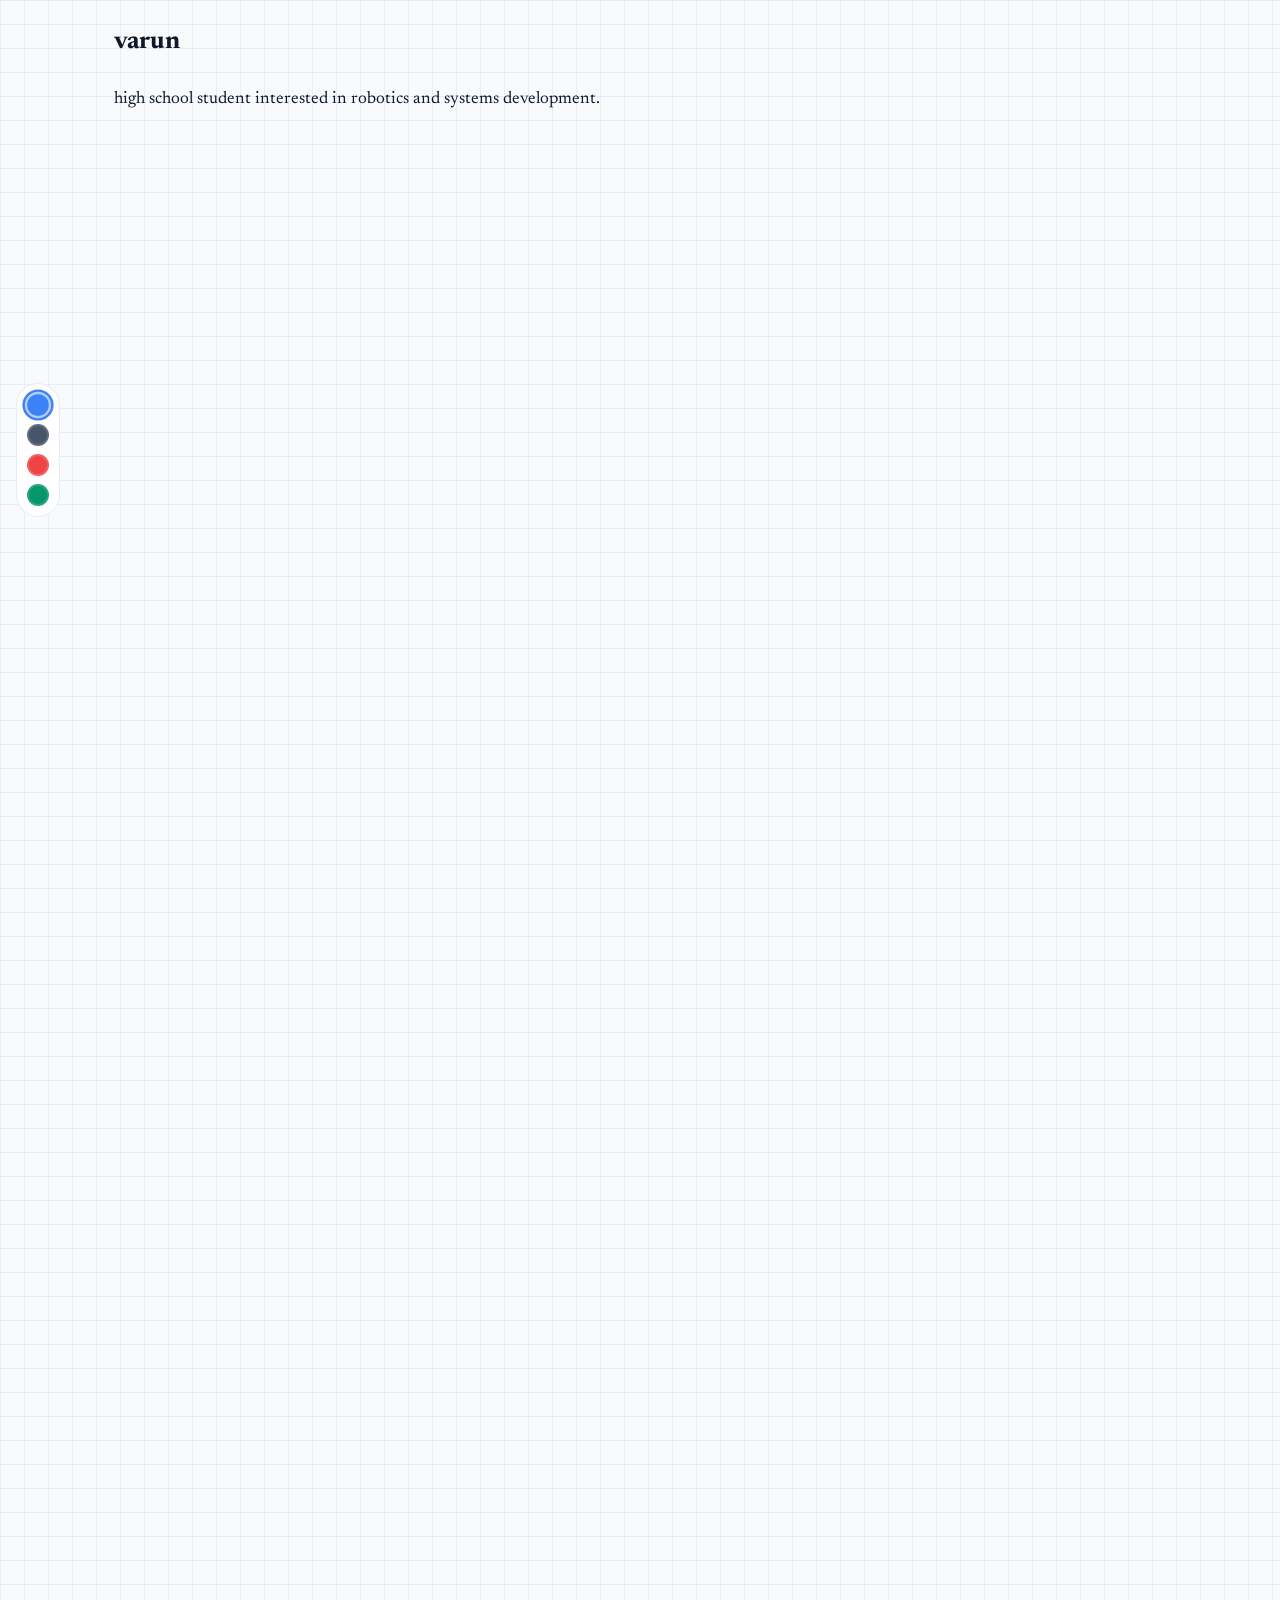
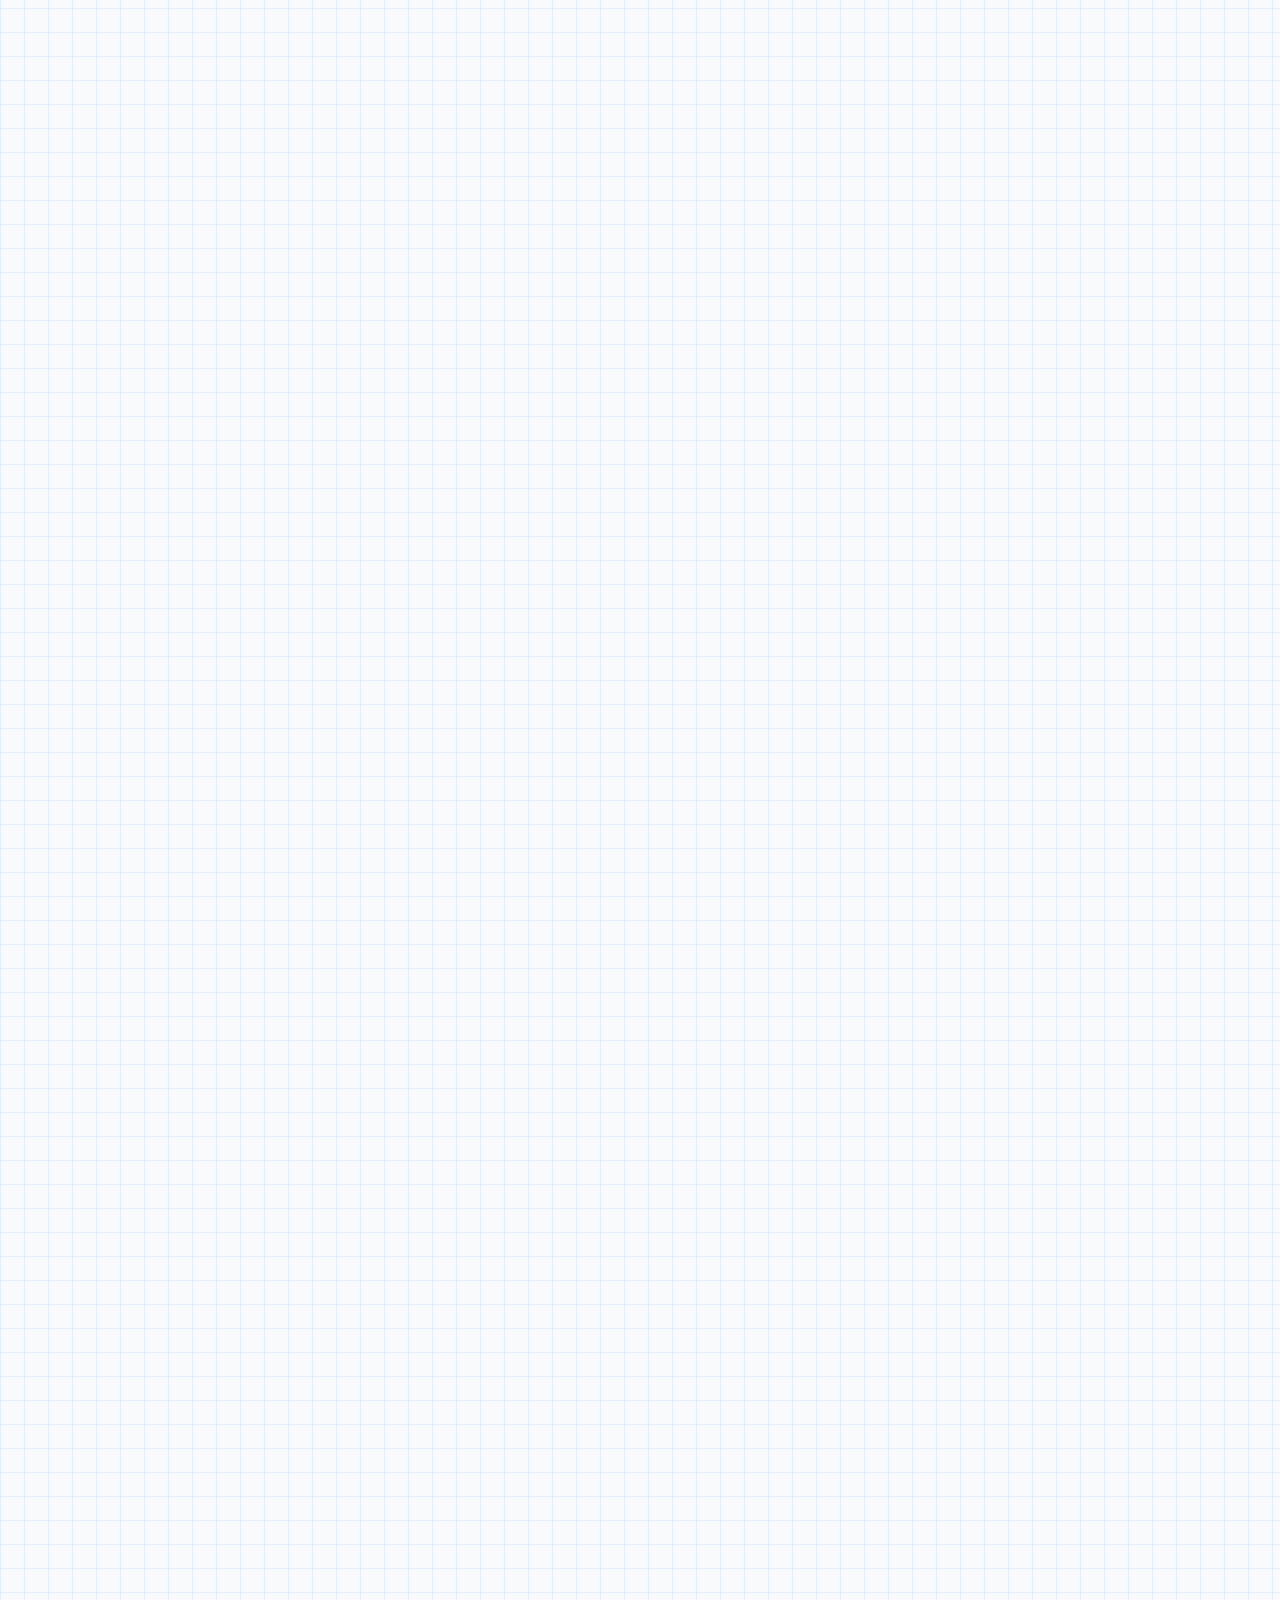
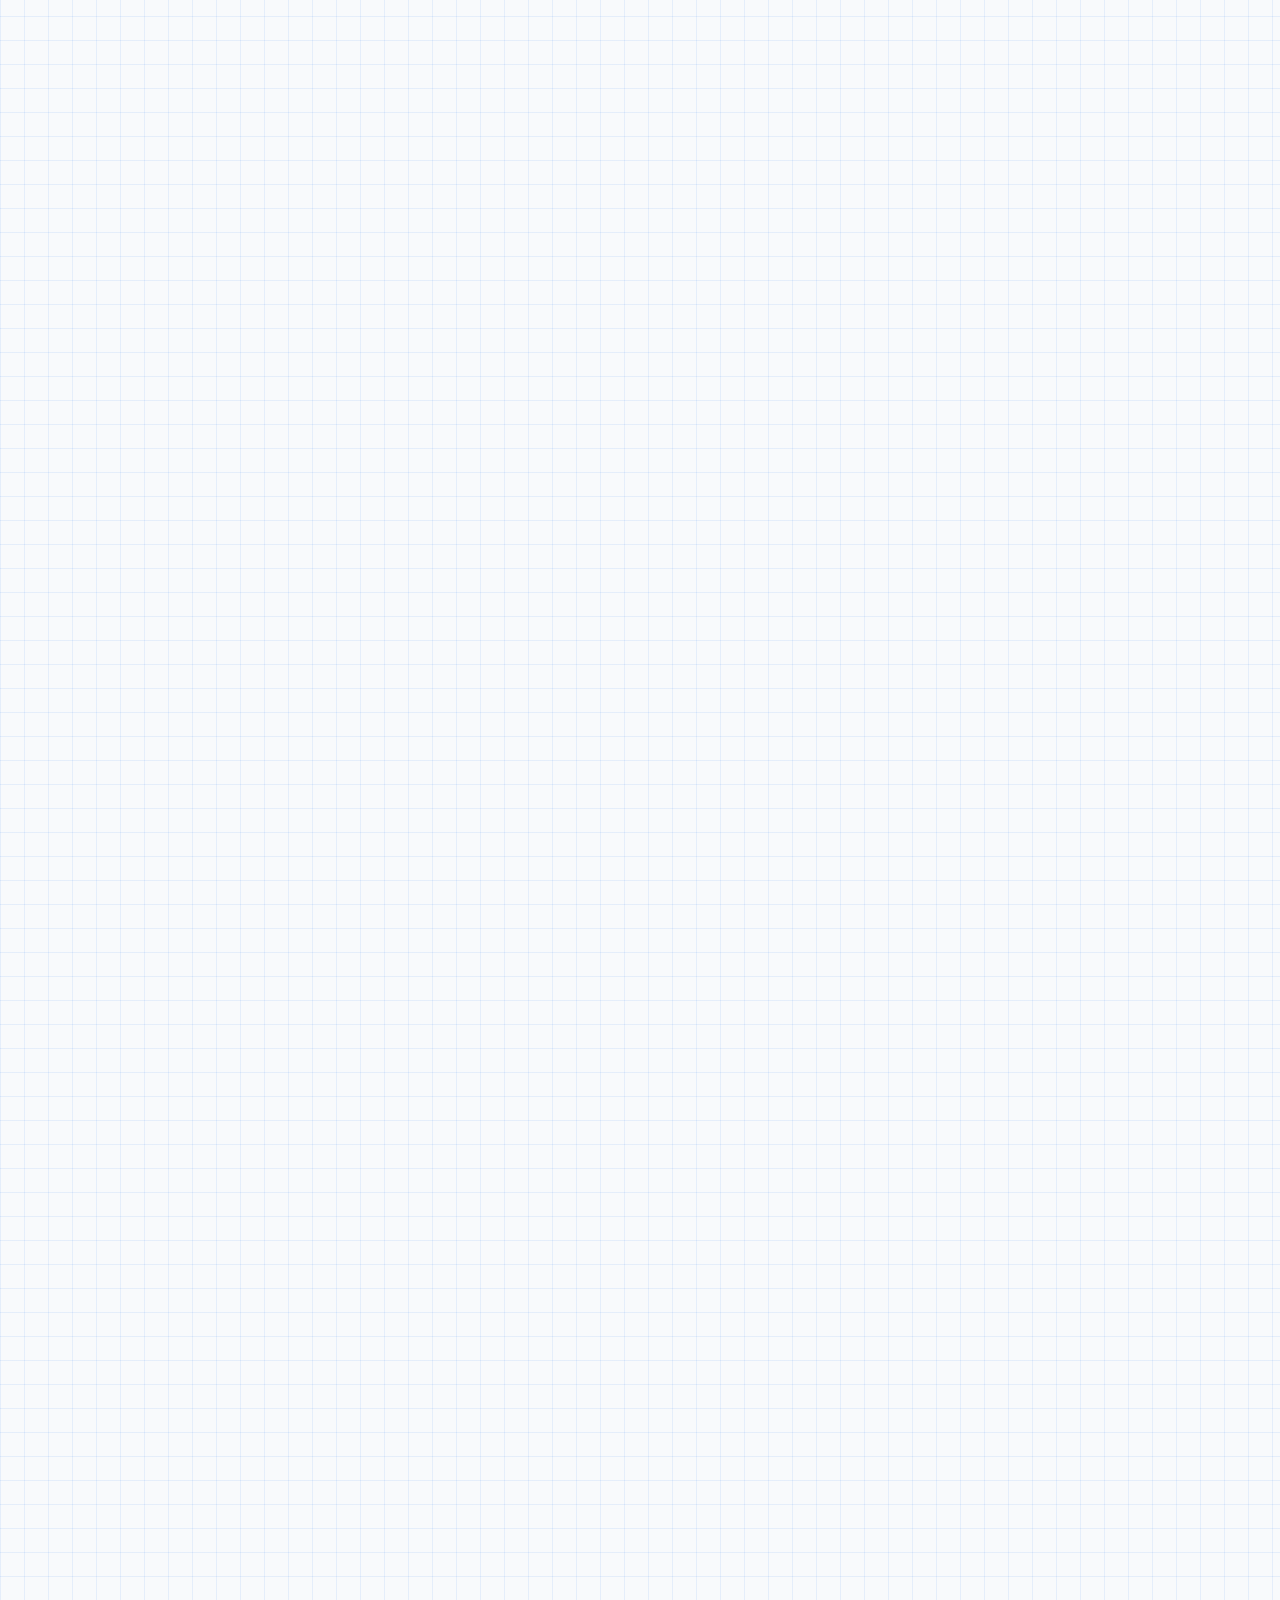
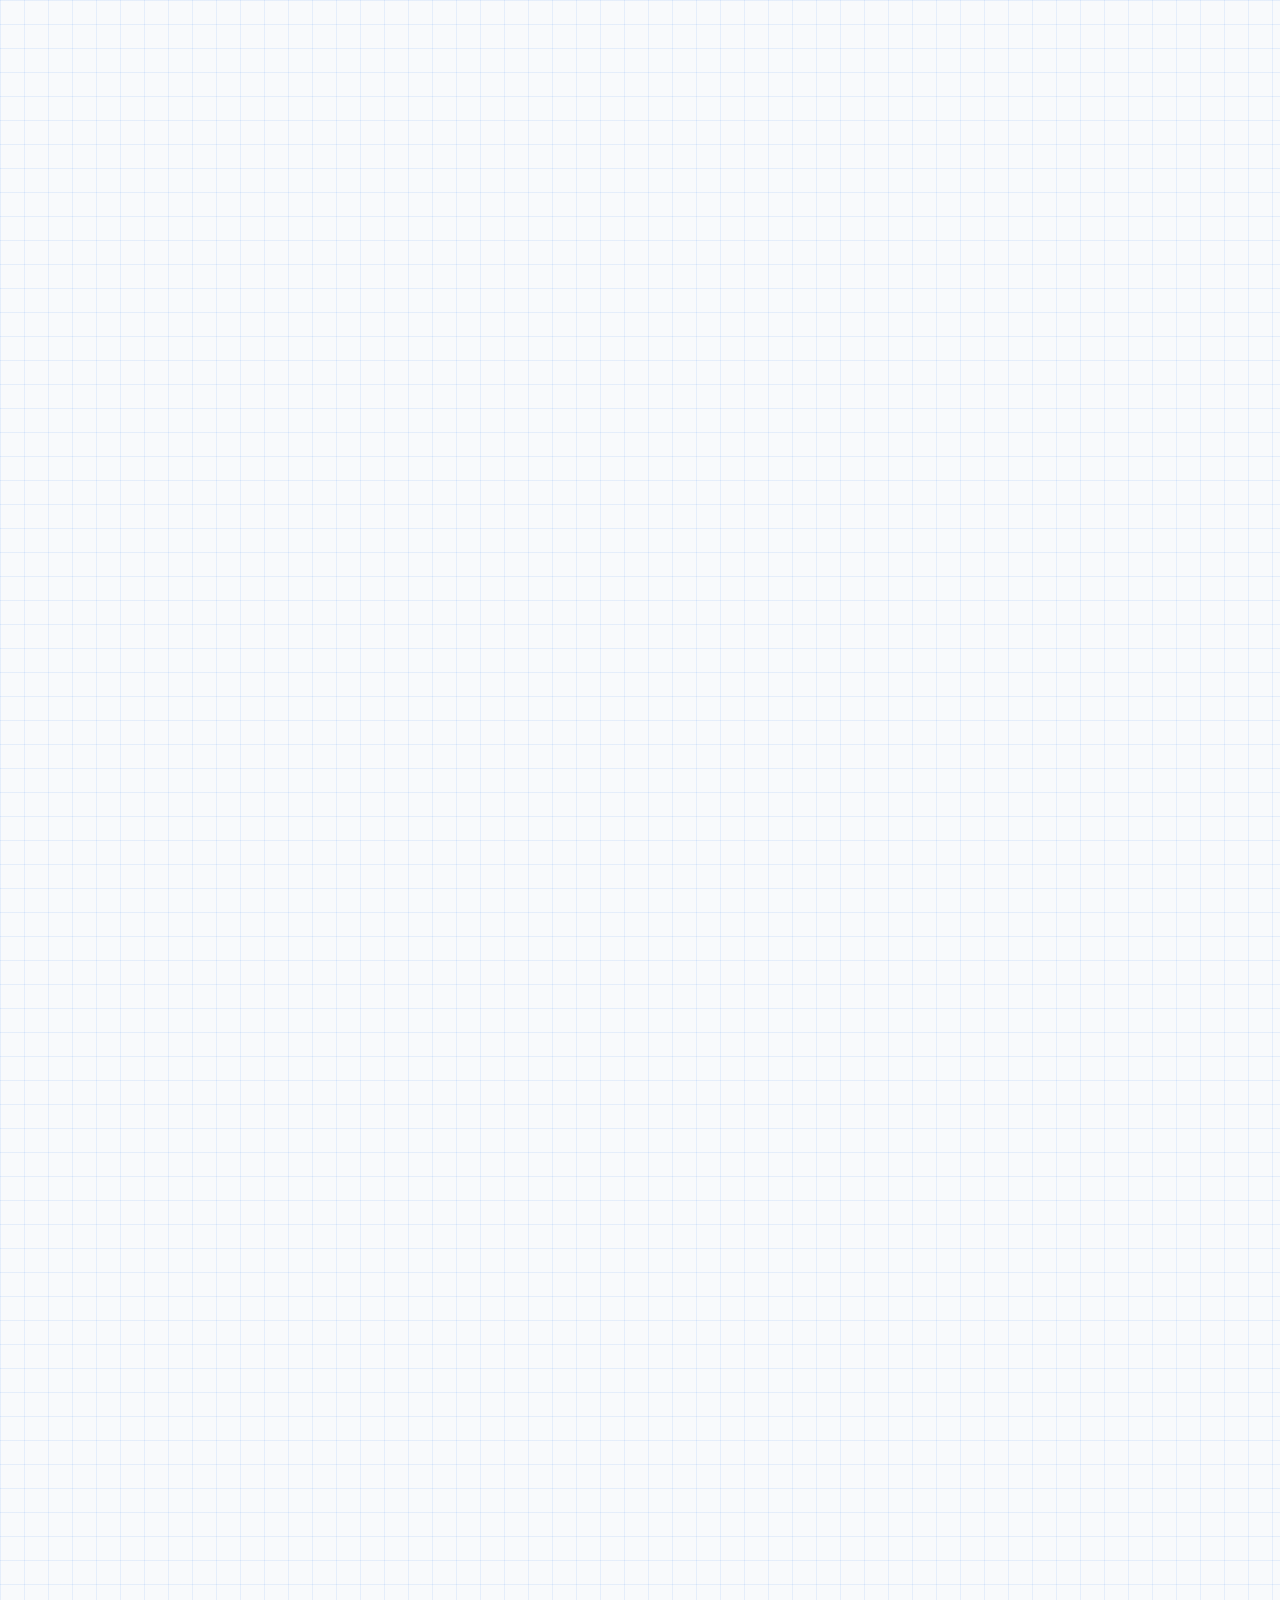
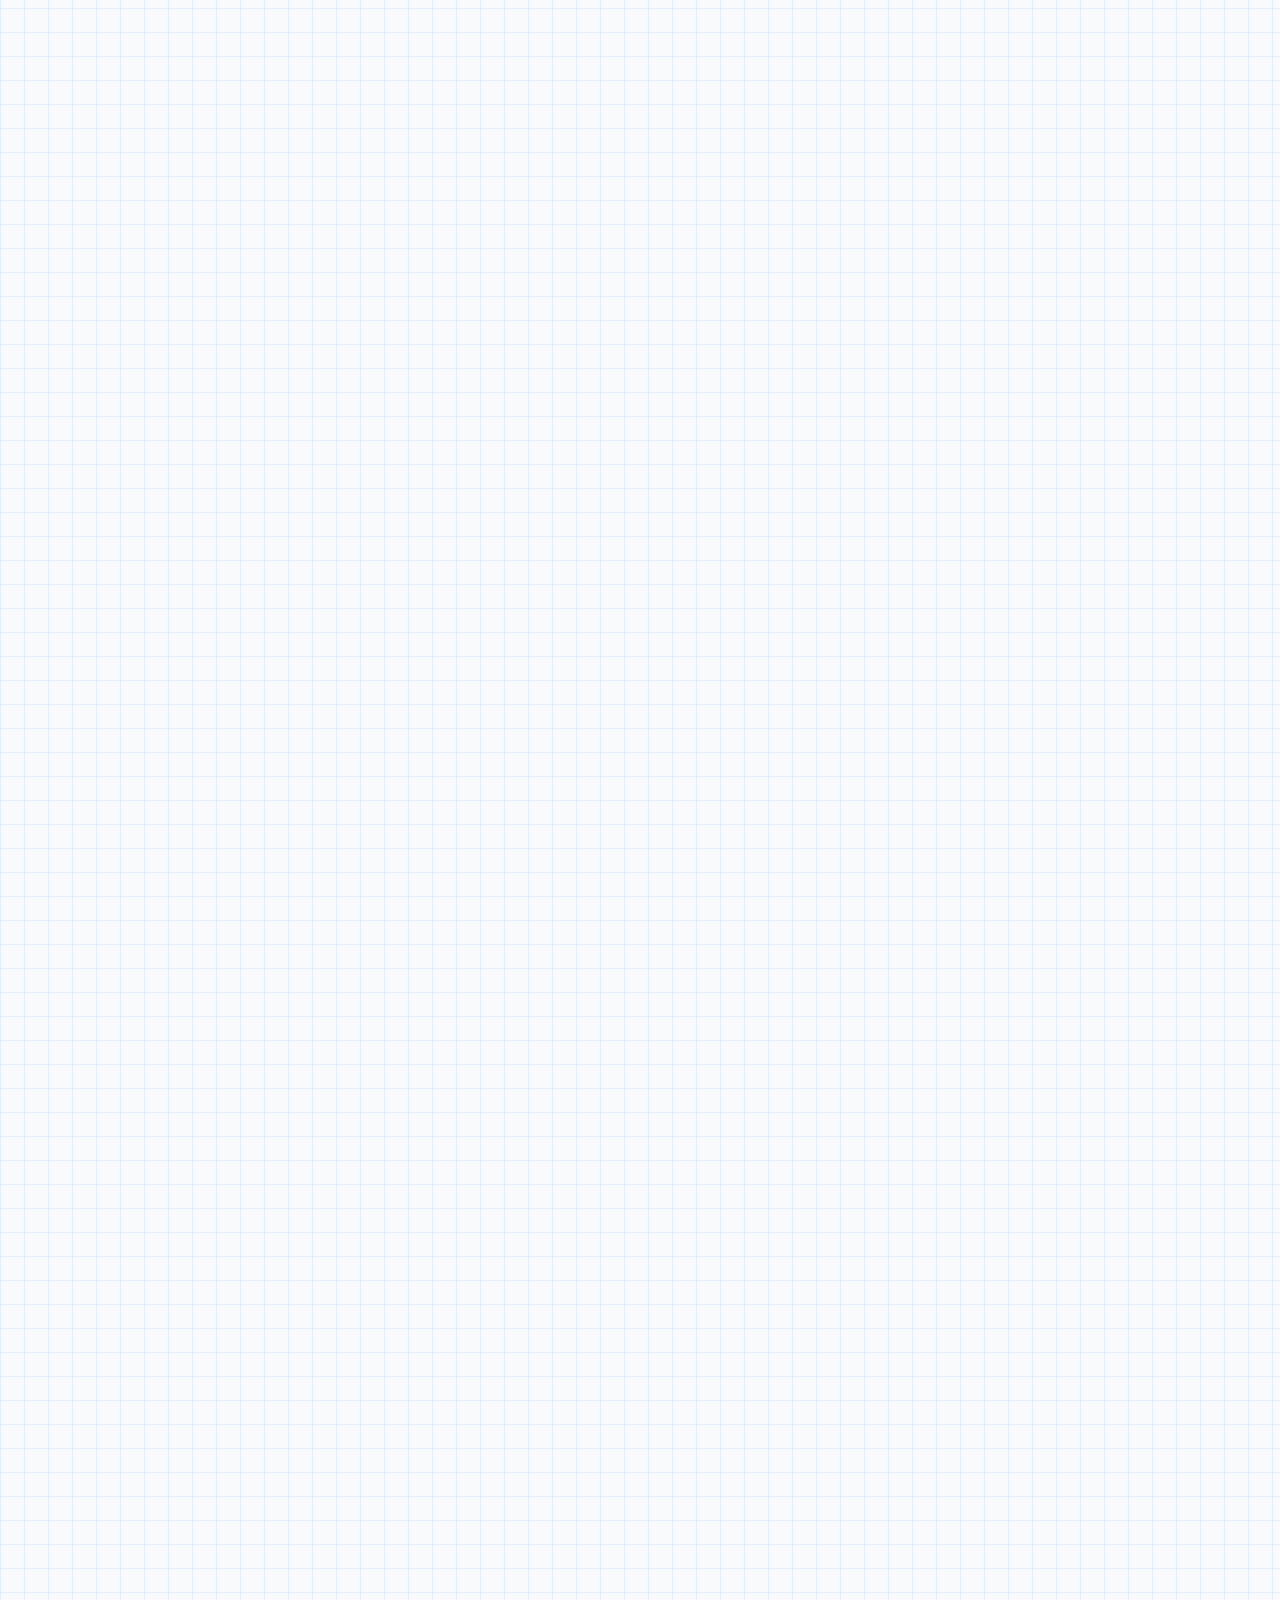
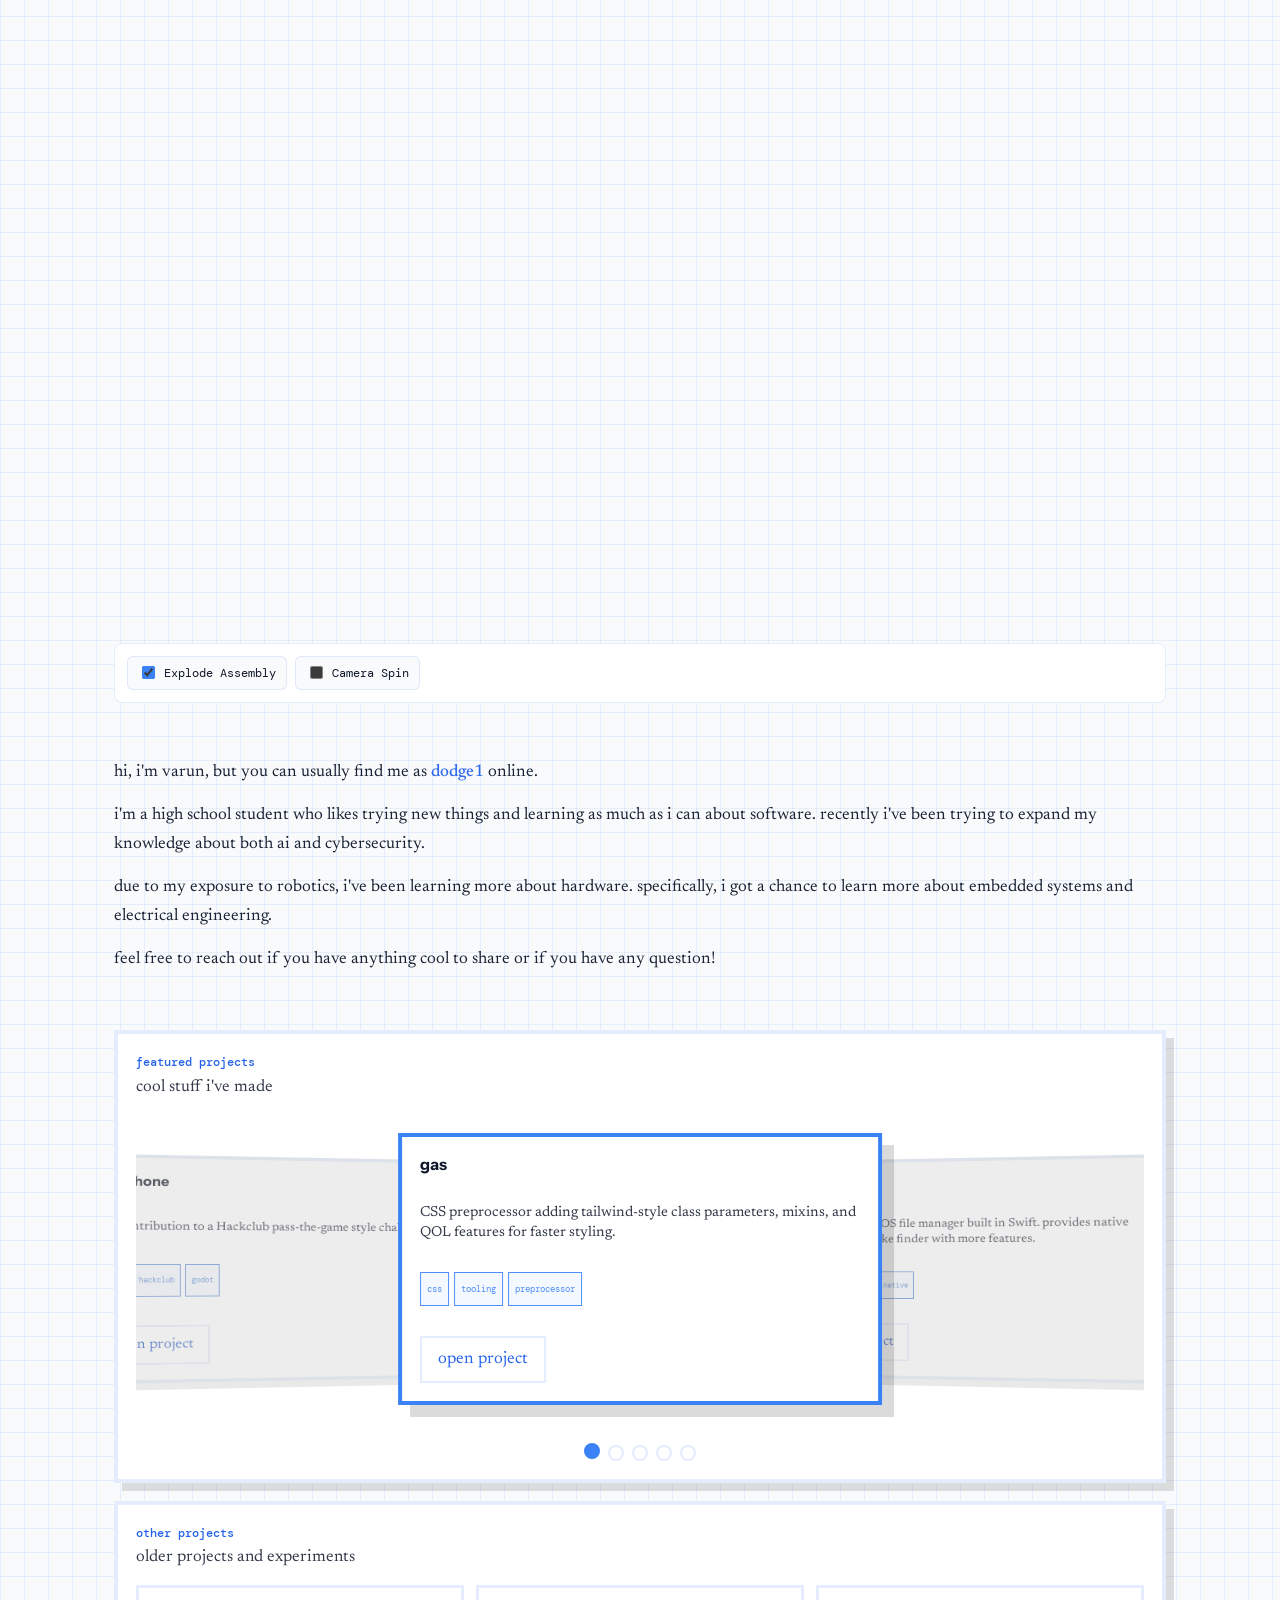
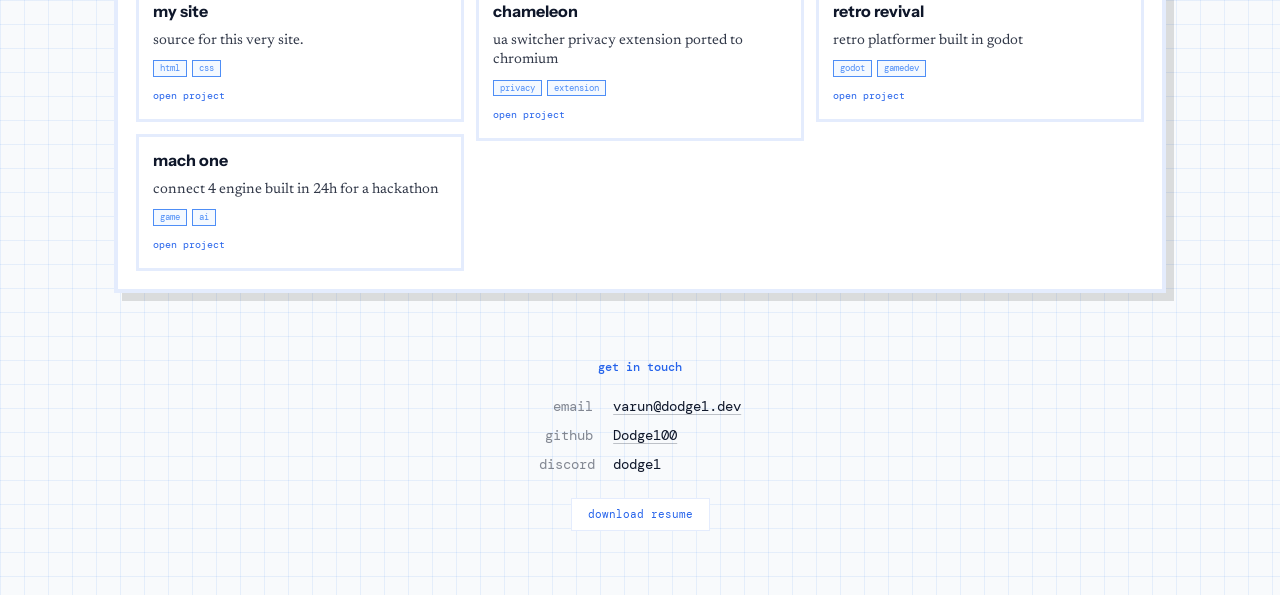
==== commit 22594bbd: "add contact section" ====
--- a/index.html
+++ b/index.html
@@ -28,7 +28,7 @@
             checked
         />
         <input type="radio" name="theme" id="theme-dark" class="bp-state" />
-        <input type="radio" name="theme" id="theme-amber" class="bp-state" />
+        <input type="radio" name="theme" id="theme-red" class="bp-state" />
         <input type="radio" name="theme" id="theme-military" class="bp-state" />
 
         <div class="theme-tray">
@@ -43,9 +43,9 @@
                 title="Cyber Slate"
             ></label>
             <label
-                for="theme-amber"
-                class="theme-dot theme-dot-amber"
-                title="CRT Amber"
+                for="theme-red"
+                class="theme-dot theme-dot-red"
+                title="CRT Red"
             ></label>
             <label
                 for="theme-military"
@@ -55,21 +55,13 @@
         </div>
 
         <div class="page">
-            <header class="mast">
-                <nav class="mast-nav">
-                    <a href="#about">About</a>
-                    <a href="#projects">Projects</a>
-                    <a href="#contact">Contact</a>
-                </nav>
-            </header>
-
             <main>
                 <section class="hero hero-split">
                     <div class="hero-left">
                         <h1 class="hero-title">varun</h1>
                         <p class="hero-sub">
                             high school student interested in robotics and
-                            cybersecurity.
+                            systems development.
                         </p>
                     </div>
                     <div class="hero-right">
@@ -169,14 +161,42 @@
                     </div>
                 </section>
 
-                <section id="about" class="section-body">
+                <section class="bp-section">
+                    <div class="bp-controls">
+                        <label class="bp-checkbox-row">
+                            <input
+                                type="checkbox"
+                                id="explode-trigger"
+                                checked
+                            />
+                            <span>Explode Assembly</span>
+                        </label>
+                        <label class="bp-checkbox-row">
+                            <input type="checkbox" id="rotate-trigger" />
+                            <span>Camera Spin</span>
+                        </label>
+                    </div>
+                </section>
+
+                <section id="about">
                     <p>
-                        hi, i'm Varun, but you can usually find me as
+                        hi, i'm varun, but you can usually find me as
                         <strong>dodge1</strong> online.
                     </p>
                     <p>
                         i'm a high school student who likes trying new things
-                        and learning as much as i can about software.
+                        and learning as much as i can about software. recently
+                        i've been trying to expand my knowledge about both ai
+                        and cybersecurity.
+                    </p>
+                    <p>
+                        due to my exposure to robotics, i've been learning more
+                        about hardware. specifically, i got a chance to learn
+                        more about embedded systems and electrical engineering.
+                    </p>
+                    <p>
+                        feel free to reach out if you have anything cool to
+                        share or if you have any question!
                     </p>
                 </section>
 
@@ -224,13 +244,6 @@
                                         cool stuff i've made
                                     </p>
                                 </div>
-                                <p class="project-carousel-count">
-                                    <span data-current="1">01/05</span>
-                                    <span data-current="2">02/05</span>
-                                    <span data-current="3">03/05</span>
-                                    <span data-current="4">04/05</span>
-                                    <span data-current="5">05/05</span>
-                                </p>
                             </div>
 
                             <div class="project-carousel-screen">
@@ -245,7 +258,6 @@
                                         ></label>
                                         <div class="project-card-head">
                                             <h3>gas</h3>
-                                            <span>css preprocessor</span>
                                         </div>
                                         <p class="project-card-copy">
                                             CSS preprocessor adding
@@ -281,7 +293,6 @@
                                         ></label>
                                         <div class="project-card-head">
                                             <h3>neutron</h3>
-                                            <span>macos file manager</span>
                                         </div>
                                         <p class="project-card-copy">
                                             dual-pane macOS file manager built
@@ -319,7 +330,6 @@
                                         ></label>
                                         <div class="project-card-head">
                                             <h3>breadboard</h3>
-                                            <span>macos utility</span>
                                         </div>
                                         <p class="project-card-copy">
                                             macOS utility app designed to reduce
@@ -337,8 +347,11 @@
                                                 >native</span
                                             >
                                         </div>
-                                        <span class="project-card-action"
-                                            >open project</span
+                                        <a
+                                            class="project-card-action project-inline-action"
+                                            target="_blank"
+                                            rel="noreferrer"
+                                            >coming soon</a
                                         >
                                     </article>
 
@@ -352,7 +365,6 @@
                                         ></label>
                                         <div class="project-card-head">
                                             <h3>language</h3>
-                                            <span>interpreter in go</span>
                                         </div>
                                         <p class="project-card-copy">
                                             a simple lexer, interpreter, and
@@ -386,7 +398,6 @@
                                         ></label>
                                         <div class="project-card-head">
                                             <h3>playphone</h3>
-                                            <span>platformer game</span>
                                         </div>
                                         <p class="project-card-copy">
                                             my contribution to a Hackclub
@@ -437,7 +448,6 @@
                                 ></label>
                             </div>
                         </section>
-
                         <section class="panel-card projects-board">
                             <div class="projects-board-head">
                                 <div>
@@ -459,10 +469,9 @@
                                 >
                                     <div class="project-card-head">
                                         <h3>my site</h3>
-                                        <span>personal site</span>
                                     </div>
                                     <p class="project-card-copy">
-                                        source for this very site. meta.
+                                        source for this very site.
                                     </p>
                                     <div class="project-tag-row">
                                         <span class="project-tag">html</span>
@@ -480,7 +489,6 @@
                                 >
                                     <div class="project-card-head">
                                         <h3>mach one</h3>
-                                        <span>connect 4 engine</span>
                                     </div>
                                     <p class="project-card-copy">
                                         connect 4 engine built in 24h for a
@@ -502,7 +510,6 @@
                                 >
                                     <div class="project-card-head">
                                         <h3>chameleon</h3>
-                                        <span>ua switcher</span>
                                     </div>
                                     <p class="project-card-copy">
                                         ua switcher privacy extension ported to
@@ -543,22 +550,42 @@
                     </div>
                 </section>
 
-                <section class="bp-section">
-                    <div class="bp-controls">
-                        <label class="bp-checkbox-row">
-                            <input
-                                type="checkbox"
-                                id="explode-trigger"
-                                checked
-                            />
-                            <span>Explode Assembly</span>
-                        </label>
-                        <label class="bp-checkbox-row">
-                            <input type="checkbox" id="rotate-trigger" />
-                            <span>Camera Spin</span>
-                        </label>
+                <footer id="contact">
+                    <h2 class="contact-heading">get in touch</h2>
+
+                    <div class="contact-methods">
+                        <div class="contact-row">
+                            <span class="contact-label">email</span>
+                            <a
+                                href="mailto:varun@dodge1.dev"
+                                class="contact-val"
+                                >varun@dodge1.dev</a
+                            >
+                        </div>
+                        <div class="contact-row">
+                            <span class="contact-label">github</span>
+                            <a
+                                href="https://github.com/Dodge100"
+                                target="_blank"
+                                rel="noreferrer"
+                                class="contact-val"
+                                >Dodge100</a
+                            >
+                        </div>
+                        <div class="contact-row">
+                            <span class="contact-label">discord</span>
+                            <span class="contact-val contact-val--text"
+                                >dodge1</span
+                            >
+                        </div>
                     </div>
-                </section>
+
+                    <a
+                        onclick="javascript: alert('coming soon');"
+                        class="contact-resume"
+                        >download resume</a
+                    >
+                </footer>
             </main>
         </div>
     </body>
--- a/style.css
+++ b/style.css
@@ -15,6 +15,8 @@
     --primary-line: #3b82f6;
     --primary-fill: rgba(59, 130, 246, 0.06);
     --primary-fill-solid: #ffffff;
+    --highlight: #fde68a;
+    --selection-text: #0f172a;
 }
 
 body:has(#theme-dark:checked) {
@@ -26,17 +28,21 @@
     --primary-line: #38bdf8;
     --primary-fill: rgba(56, 189, 248, 0.08);
     --primary-fill-solid: #1e293b;
-}
-
-body:has(#theme-amber:checked) {
+    --highlight: #fde68a;
+    --selection-text: #000000;
+}
+
+body:has(#theme-red:checked) {
     --canvas-bg: #0a0a0f;
-    --ui-bg: #120d05;
-    --ui-border: #3a2a10;
-    --text-primary: #e8dfcc;
-    --text-accent: #f59e0b;
-    --primary-line: #f59e0b;
-    --primary-fill: rgba(245, 158, 11, 0.08);
-    --primary-fill-solid: #120d05;
+    --ui-bg: #100505;
+    --ui-border: #4a1515;
+    --text-primary: #d8c8c8;
+    --text-accent: #dc2626;
+    --primary-line: #dc2626;
+    --primary-fill: rgba(220, 38, 38, 0.08);
+    --primary-fill-solid: #100505;
+    --highlight: #2dd4bf;
+    --selection-text: #000000;
 }
 
 body:has(#theme-military:checked) {
@@ -48,6 +54,8 @@
     --primary-line: #22c55e;
     --primary-fill: rgba(34, 197, 94, 0.08);
     --primary-fill-solid: #0f220f;
+    --highlight: #c084fc;
+    --selection-text: #000000;
 }
 
 *,
@@ -65,8 +73,12 @@
         stroke 0.25s ease;
 }
 ::selection {
-    background: var(--primary-line);
-    color: var(--canvas-bg);
+    background: var(--highlight);
+    color: var(--selection-text);
+}
+::-moz-selection {
+    background: var(--highlight);
+    color: var(--selection-text);
 }
 
 html {
@@ -119,45 +131,7 @@
     flex-direction: column;
 }
 
-/* ─── HEADER / MAST ─── */
-.mast {
-    position: sticky;
-    top: 12px;
-    z-index: 100;
-    display: flex;
-    padding: 18px;
-    margin-bottom: 48px;
-    border: 4px solid var(--ui-border);
-    background: var(--ui-bg);
-    box-shadow: 8px 8px 0 rgba(0, 0, 0, 0.12);
-}
-.mast-nav {
-    display: flex;
-    gap: 24px;
-}
-
-.mast-nav a,
-.section-summary {
-    font-family: var(--font-mono);
-    font-size: 0.7rem;
-    color: var(--text-accent);
-}
-
-.mast-nav a {
-    font-weight: 500;
-    text-transform: uppercase;
-    letter-spacing: 0.1em;
-    position: relative;
-    padding: 4px 0;
-    transition: color 0.3s ease;
-}
-.mast-nav a:hover {
-    color: var(--primary-line);
-}
-.mast-nav a::after,
-.project-card-action::after,
-a.contact-value::after,
-.footer-nav a::after {
+.project-card-action::after {
     content: "";
     position: absolute;
     left: 0;
@@ -166,19 +140,8 @@
     transform-origin: left;
 }
 
-.mast-nav a:hover::after,
-.project-card-action:hover::after,
-a.contact-value:hover::after,
-.footer-nav a:hover::after {
+.project-card-action:hover::after {
     transform: scaleX(1);
-}
-
-.mast-nav a::after {
-    bottom: -2px;
-    height: 1.5px;
-    background: var(--primary-line);
-    border-radius: 1px;
-    transition: transform 0.35s var(--ease-out);
 }
 
 section[id] {
@@ -186,25 +149,20 @@
 }
 
 /* ─── SECTION BODY ─── */
-.section-body,
+#about,
 .bp-section {
     margin-bottom: 56px;
 }
 
-.section-body p {
+#about p {
     margin: 0 0 14px;
     color: var(--text-primary);
     opacity: 0.95;
 }
 
-.section-body strong {
+#about strong {
     color: var(--text-accent);
     font-weight: 500;
-}
-
-.section-summary {
-    margin: 0 0 16px;
-    letter-spacing: 0.02em;
 }
 
 /* ─── TAG ROW ─── */
@@ -290,22 +248,13 @@
     align-items: end;
 }
 
-.section-title,
-.project-carousel-count {
+.section-title {
     font-family: var(--font-mono);
     font-size: 0.75rem;
     color: var(--text-accent);
-}
-
-.section-title {
     margin: 0 0 4px;
     text-transform: lowercase;
     font-weight: 500;
-}
-
-.project-carousel-count {
-    margin: 0;
-    line-height: 1;
 }
 
 .projects-board-copy,
@@ -323,21 +272,6 @@
 .project-card-copy {
     font-size: 0.9rem;
     line-height: 1.35;
-}
-
-.project-carousel-count span {
-    display: none;
-}
-
-#projects:has(#proj-1:checked) .project-carousel-count [data-current="1"] {
-    display: inline;
-}
-
-#projects:has(#proj-2:checked) .project-carousel-count [data-current="2"],
-#projects:has(#proj-3:checked) .project-carousel-count [data-current="3"],
-#projects:has(#proj-4:checked) .project-carousel-count [data-current="4"],
-#projects:has(#proj-5:checked) .project-carousel-count [data-current="5"] {
-    display: inline !important;
 }
 
 .project-carousel-screen {
@@ -470,16 +404,15 @@
 .project-tag-row {
     display: flex;
     flex-wrap: wrap;
-    gap: 8px;
+    gap: 5px;
 }
 
 .project-tag {
     display: inline-flex;
     align-items: center;
-    min-height: 24px;
-    padding: 4px 8px 3px;
+    padding: 2px 6px;
     background: var(--primary-fill);
-    line-height: 1;
+    line-height: 1.2;
     text-transform: lowercase;
     opacity: 0.9;
 }
@@ -515,11 +448,6 @@
     background: var(--ui-bg);
     cursor: pointer;
     font: inherit;
-    font-family: var(--font-mono);
-    font-size: 0.65rem;
-    color: var(--text-accent);
-    text-decoration: none;
-    text-transform: lowercase;
     transition:
         transform var(--motion-base) var(--motion-ease),
         border-color var(--motion-fast) ease,
@@ -559,10 +487,7 @@
 .testimonial-dot::after {
     content: "";
     position: absolute;
-    top: -5px;
-    left: -5px;
-    right: -5px;
-    bottom: -5px;
+    inset: -5px;
     border-radius: 50%;
 }
 
@@ -589,15 +514,16 @@
 }
 
 .project-grid {
-    display: grid;
-    grid-template-columns: repeat(3, 1fr);
-    gap: 12px;
+    columns: 3;
+    column-gap: 12px;
 }
 
 .project-card {
     display: grid;
     gap: 10px;
     min-height: 0;
+    break-inside: avoid;
+    margin-bottom: 12px;
     padding: 14px;
     border: 3px solid var(--ui-border);
     background: var(--ui-bg);
@@ -715,129 +641,19 @@
 .theme-dot-slate {
     background: #475569;
 }
-.theme-dot-amber {
-    background: #f59e0b;
+.theme-dot-red {
+    background: #ef4444;
 }
 .theme-dot-emerald {
     background: #059669;
 }
 body:has(#theme-blueprint:checked) .theme-dot-blue,
 body:has(#theme-dark:checked) .theme-dot-slate,
-body:has(#theme-amber:checked) .theme-dot-amber,
+body:has(#theme-red:checked) .theme-dot-red,
 body:has(#theme-military:checked) .theme-dot-emerald {
     border-color: rgba(255, 255, 255, 0.6);
     box-shadow: 0 0 0 2px var(--primary-line);
     transform: scale(1.2);
-}
-
-/* ======================================================================== */
-/* CONTACT */
-/* ======================================================================== */
-.contact-grid {
-    display: grid;
-    gap: 0;
-}
-
-.contact-item {
-    display: flex;
-    gap: 16px;
-    align-items: baseline;
-    padding: 10px 0;
-    border-bottom: 1px solid var(--ui-border);
-    transition:
-        opacity 0.3s,
-        border-color 0.25s ease;
-}
-
-.contact-grid:hover .contact-item:not(:hover) {
-    opacity: 0.4;
-}
-.contact-item:hover {
-    opacity: 1 !important;
-}
-
-.contact-label {
-    font-family: var(--font-mono);
-    font-size: 0.65rem;
-    color: var(--text-accent);
-    text-transform: lowercase;
-    min-width: 72px;
-}
-
-.contact-value {
-    font-size: 1rem;
-    color: var(--text-primary);
-    opacity: 0.92;
-    transition: color 0.25s;
-}
-
-a.contact-value {
-    position: relative;
-    color: var(--primary-line);
-    display: inline-block;
-}
-
-a.contact-value::after {
-    bottom: -1px;
-    height: 1px;
-    background: var(--primary-line);
-    transition:
-        transform 0.35s var(--ease-out),
-        background-color 0.25s ease;
-}
-
-/* ─── FOOTER ─── */
-.footer {
-    margin-top: auto;
-    display: flex;
-    justify-content: space-between;
-    align-items: center;
-    gap: 16px;
-    padding: 24px 0 32px;
-    border-top: 1px solid var(--ui-border);
-}
-
-.footer p {
-    margin: 0;
-    font-family: var(--font-mono);
-    font-size: 0.6rem;
-    color: var(--text-accent);
-    opacity: 0.8;
-}
-
-.footer-copy {
-    text-align: right;
-}
-
-.footer-nav {
-    display: flex;
-    gap: 18px;
-}
-
-.footer-nav a {
-    position: relative;
-    font-family: var(--font-mono);
-    font-size: 0.55rem;
-    color: var(--text-primary);
-    opacity: 0.65;
-    text-transform: lowercase;
-    transition:
-        color 0.25s,
-        opacity 0.25s;
-}
-
-.footer-nav a:hover {
-    color: var(--text-accent);
-    opacity: 1;
-}
-
-.footer-nav a::after {
-    bottom: -2px;
-    height: 1px;
-    background: var(--text-accent);
-    transition:
-        transform 0.35s var(--ease-out),
-        background-color 0.25s ease;
 }
 
 /* ─── REDUCED MOTION ─── */
@@ -854,19 +670,121 @@
     }
 }
 
+/* ─── SCROLLBAR ─── */
+:root {
+    scrollbar-width: thin;
+    scrollbar-color: var(--primary-line) transparent;
+}
+::-webkit-scrollbar {
+    width: 6px;
+    height: 6px;
+}
+::-webkit-scrollbar-track {
+    background: transparent;
+}
+::-webkit-scrollbar-thumb {
+    background: var(--primary-line);
+    border-radius: 3px;
+}
+::-webkit-scrollbar-thumb:hover {
+    background: var(--highlight);
+}
+
+/* ─── CONTACT / FOOTER ─── */
+#contact {
+    margin-top: 64px;
+    margin-bottom: 64px;
+    display: flex;
+    flex-direction: column;
+    align-items: center;
+}
+
+.contact-heading {
+    font-family: var(--font-mono);
+    font-size: 0.75rem;
+    font-weight: 500;
+    color: var(--text-accent);
+    margin: 0 0 18px;
+    text-transform: lowercase;
+}
+
+.contact-methods {
+    display: flex;
+    flex-direction: column;
+    gap: 6px;
+}
+
+.contact-row {
+    display: flex;
+    gap: 20px;
+    font-family: var(--font-mono);
+    font-size: 0.85rem;
+    line-height: 1.7;
+}
+
+.contact-label {
+    width: 4em;
+    text-align: right;
+    color: var(--text-primary);
+    opacity: 0.5;
+    flex-shrink: 0;
+}
+
+.contact-val {
+    color: var(--text-primary);
+    text-decoration: underline;
+    text-underline-offset: 3px;
+    text-decoration-thickness: 1px;
+    text-decoration-color: color-mix(
+        in srgb,
+        var(--text-primary) 25%,
+        transparent
+    );
+    transition:
+        text-decoration-color 0.2s,
+        color 0.2s;
+}
+
+.contact-val:hover {
+    color: var(--primary-line);
+    text-decoration-color: var(--primary-line);
+}
+
+.contact-val--text {
+    text-decoration: none;
+}
+
+.contact-val--text:hover {
+    color: var(--text-primary);
+}
+
+.contact-resume {
+    margin-top: 22px;
+    padding: 6px 16px;
+    border: 1px solid var(--ui-border);
+    background: var(--ui-bg);
+    font-family: var(--font-mono);
+    font-size: 0.7rem;
+    color: var(--text-accent);
+    text-decoration: none;
+    transition:
+        border-color 0.2s,
+        color 0.2s,
+        background 0.2s;
+}
+
+.contact-resume:hover {
+    border-color: var(--primary-line);
+    color: var(--primary-line);
+    background: var(--primary-fill);
+}
+
 /* ─── RESPONSIVE ─── */
 @media (max-width: 640px) {
     .page {
         padding: 0 16px;
     }
-    .mast {
-        margin-bottom: 32px;
-        padding: 12px 0;
-    }
-    .mast-nav {
-        gap: 18px;
-    }
-    .section-body {
+    #about {
         margin-bottom: 40px;
     }
 
@@ -894,30 +812,29 @@
     }
 
     .project-grid {
-        grid-template-columns: 1fr;
-    }
-    .contact-grid:hover .contact-item:not(:hover) {
-        opacity: 1;
-    }
-    .footer {
-        flex-direction: column;
-        text-align: center;
-        gap: 8px;
-    }
-    .footer-copy {
-        text-align: center;
+        columns: 1;
     }
     .bp-controls {
         flex-direction: column;
         align-items: stretch;
     }
+
+    #contact {
+        margin-top: 48px;
+    }
+
+    .contact-row {
+        font-size: 0.78rem;
+        gap: 14px;
+    }
+
+    .contact-label {
+        width: 3.5em;
+    }
 }
 
 @media (max-width: 420px) {
-    .mast {
-        padding: 10px 0;
-    }
-    .section-body,
+    #about,
     .bp-section {
         margin-bottom: 36px;
     }
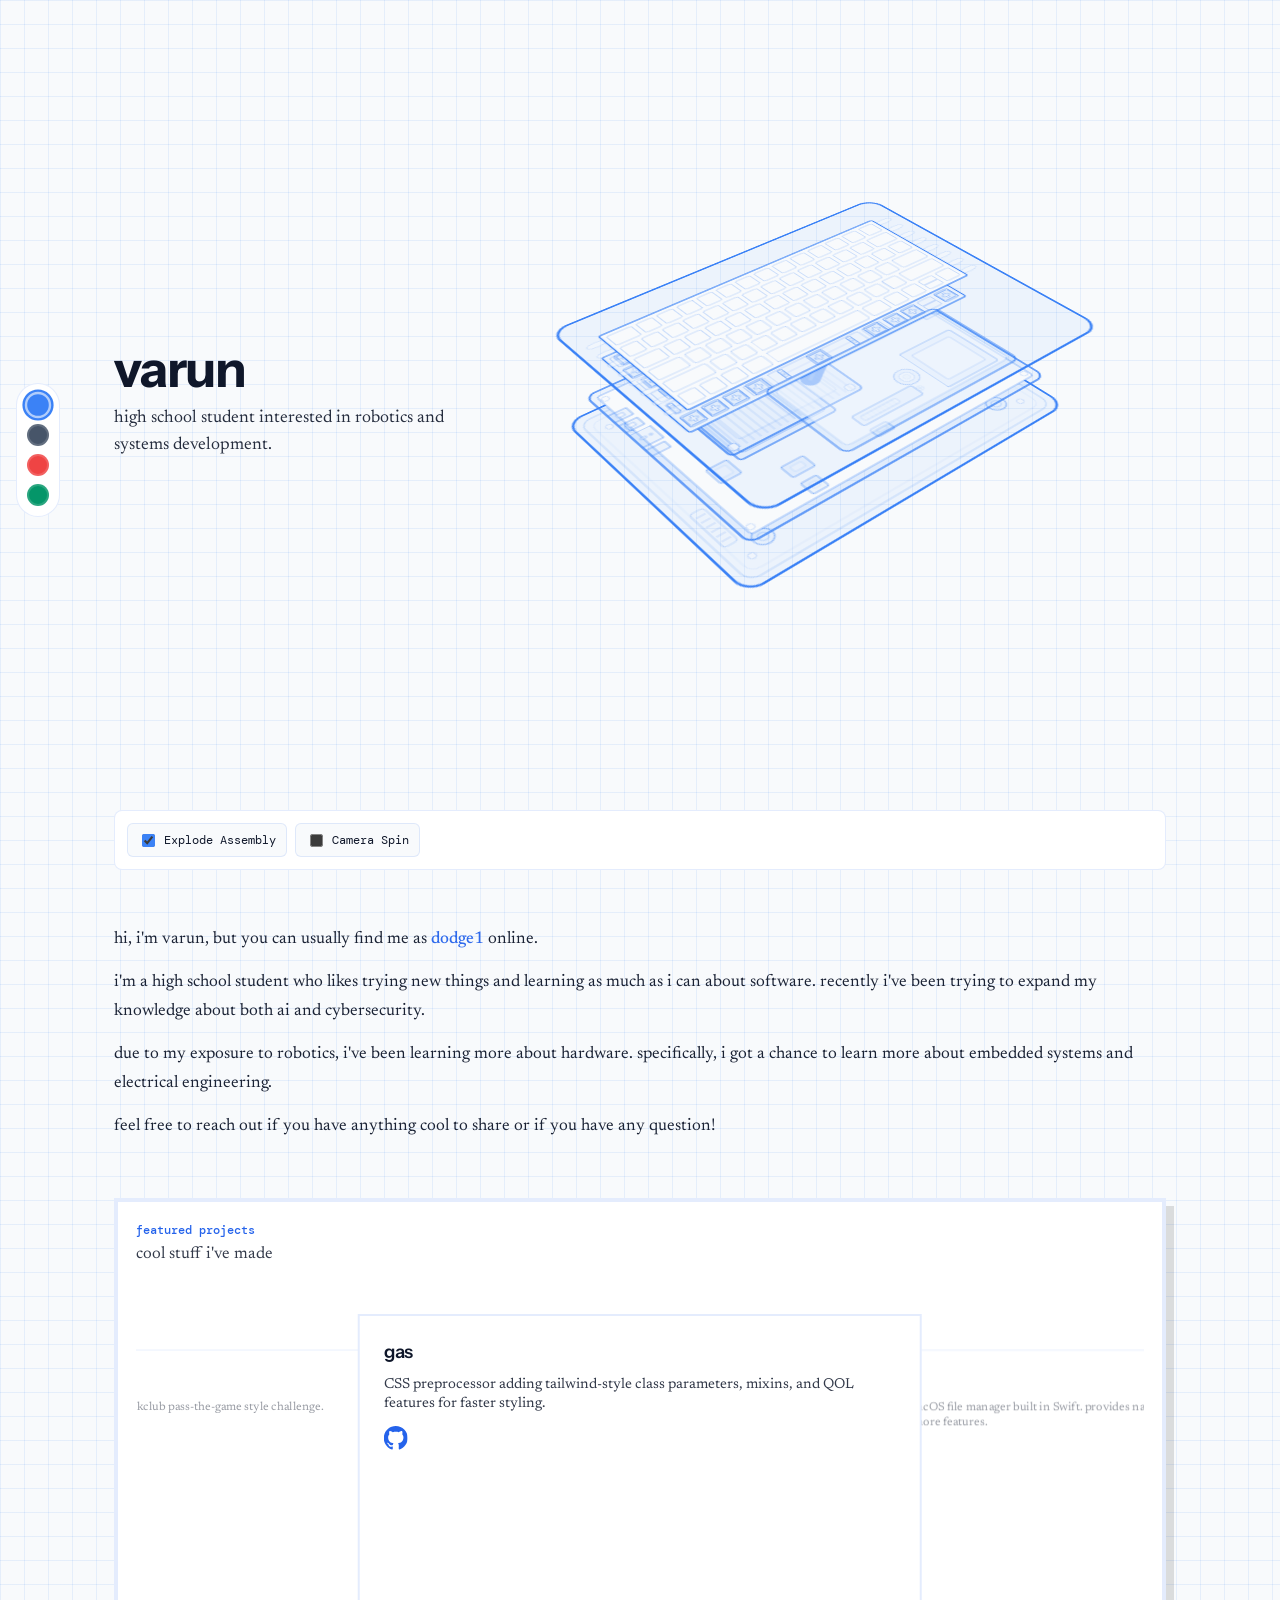
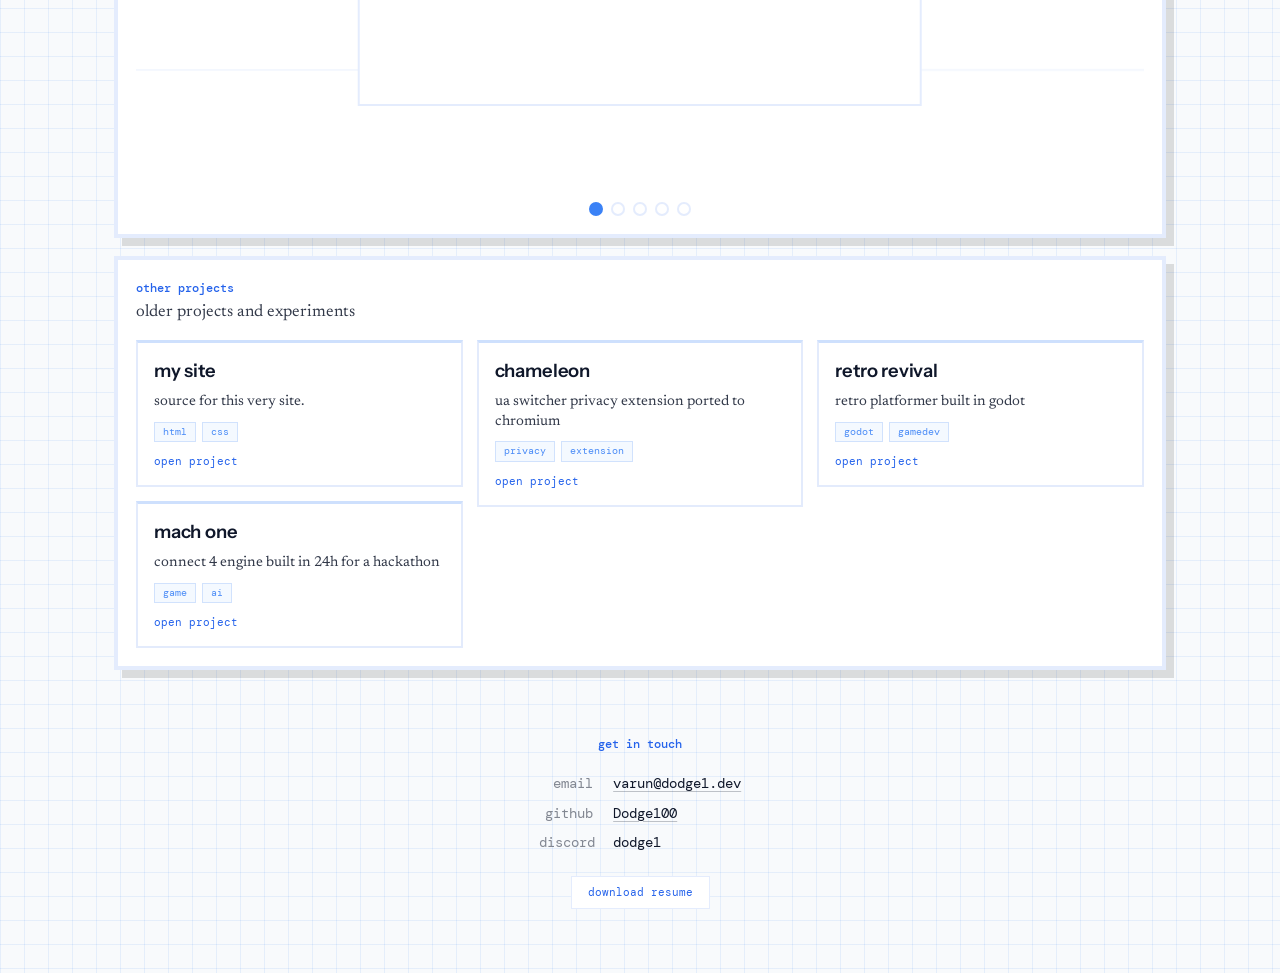
==== commit 977f6a03: "update carousel with css tech dropdown, adding cooling layer of laptop for hero" ====
--- a/index.html
+++ b/index.html
@@ -90,19 +90,8 @@
                                 </div>
 
                                 <div
-                                    class="bp-layer layer-cpu-ram"
+                                    class="bp-layer layer-cooling"
                                     style="z-index: 30"
-                                >
-                                    <svg viewBox="0 0 360 360" fill="none">
-                                        <use
-                                            href="assets/layer-cpu-ram.svg#root"
-                                        />
-                                    </svg>
-                                </div>
-
-                                <div
-                                    class="bp-layer layer-cooling"
-                                    style="z-index: 40"
                                 >
                                     <svg viewBox="0 0 360 360" fill="none">
                                         <use
@@ -113,7 +102,7 @@
 
                                 <div
                                     class="bp-layer layer-switches"
-                                    style="z-index: 50"
+                                    style="z-index: 40"
                                 >
                                     <svg viewBox="0 0 360 360" fill="none">
                                         <use
@@ -124,7 +113,7 @@
 
                                 <div
                                     class="bp-layer layer-keycaps"
-                                    style="z-index: 60"
+                                    style="z-index: 50"
                                 >
                                     <svg viewBox="0 0 360 360" fill="none">
                                         <use
@@ -256,31 +245,35 @@
                                             for="proj-1"
                                             class="slide-click-target"
                                         ></label>
-                                        <div class="project-card-head">
-                                            <h3>gas</h3>
-                                        </div>
-                                        <p class="project-card-copy">
-                                            CSS preprocessor adding
-                                            tailwind-style class parameters,
-                                            mixins, and QOL features for faster
-                                            styling.
-                                        </p>
-                                        <div class="project-tag-row">
-                                            <span class="project-tag">css</span>
-                                            <span class="project-tag"
+                                        <div class="project-card-body">
+                                            <div class="project-card-head">
+                                                <h3>gas</h3>
+                                            </div>
+                                            <p class="project-card-copy">
+                                                CSS preprocessor adding
+                                                tailwind-style class parameters,
+                                                mixins, and QOL features for
+                                                faster styling.
+                                            </p>
+                                            <a
+                                                class="project-card-action project-inline-action project-inline-icon icon-github"
+                                                href="https://github.com/Dodge100/gas"
+                                                target="_blank"
+                                                rel="noreferrer"
+                                                aria-label="View source on GitHub"
+                                            ></a>
+                                        </div>
+                                        <div class="project-tech-section">
+                                            <span class="project-tech-chip"
+                                                >css</span
+                                            >
+                                            <span class="project-tech-chip"
                                                 >tooling</span
                                             >
-                                            <span class="project-tag"
+                                            <span class="project-tech-chip"
                                                 >preprocessor</span
                                             >
                                         </div>
-                                        <a
-                                            class="project-card-action project-inline-action"
-                                            href="https://github.com/Dodge100/gas"
-                                            target="_blank"
-                                            rel="noreferrer"
-                                            >open project</a
-                                        >
                                     </article>
 
                                     <article
@@ -291,33 +284,35 @@
                                             for="proj-2"
                                             class="slide-click-target"
                                         ></label>
-                                        <div class="project-card-head">
-                                            <h3>neutron</h3>
-                                        </div>
-                                        <p class="project-card-copy">
-                                            dual-pane macOS file manager built
-                                            in Swift. provides native
-                                            performance like finder with more
-                                            features.
-                                        </p>
-                                        <div class="project-tag-row">
-                                            <span class="project-tag"
+                                        <div class="project-card-body">
+                                            <div class="project-card-head">
+                                                <h3>neutron</h3>
+                                            </div>
+                                            <p class="project-card-copy">
+                                                dual-pane macOS file manager
+                                                built in Swift. provides native
+                                                performance like finder with
+                                                more features.
+                                            </p>
+                                            <a
+                                                class="project-card-action project-inline-action project-inline-icon icon-github"
+                                                href="https://github.com/Dodge100/neutron"
+                                                target="_blank"
+                                                rel="noreferrer"
+                                                aria-label="View source on GitHub"
+                                            ></a>
+                                        </div>
+                                        <div class="project-tech-section">
+                                            <span class="project-tech-chip"
                                                 >swift</span
                                             >
-                                            <span class="project-tag"
+                                            <span class="project-tech-chip"
                                                 >macos</span
                                             >
-                                            <span class="project-tag"
+                                            <span class="project-tech-chip"
                                                 >native</span
                                             >
                                         </div>
-                                        <a
-                                            class="project-card-action project-inline-action"
-                                            href="https://github.com/Dodge100/neutron"
-                                            target="_blank"
-                                            rel="noreferrer"
-                                            >open project</a
-                                        >
                                     </article>
 
                                     <article
@@ -328,31 +323,32 @@
                                             for="proj-3"
                                             class="slide-click-target"
                                         ></label>
-                                        <div class="project-card-head">
-                                            <h3>breadboard</h3>
-                                        </div>
-                                        <p class="project-card-copy">
-                                            macOS utility app designed to reduce
-                                            performance overhead while providing
-                                            more features.
-                                        </p>
-                                        <div class="project-tag-row">
-                                            <span class="project-tag"
+                                        <div class="project-card-body">
+                                            <div class="project-card-head">
+                                                <h3>breadboard</h3>
+                                            </div>
+                                            <p class="project-card-copy">
+                                                macOS utility app designed to
+                                                reduce performance overhead
+                                                while providing more features.
+                                            </p>
+                                            <a
+                                                class="project-card-action project-inline-action coming-soon"
+                                                aria-label="coming soon"
+                                                >coming soon</a
+                                            >
+                                        </div>
+                                        <div class="project-tech-section">
+                                            <span class="project-tech-chip"
                                                 >macos</span
                                             >
-                                            <span class="project-tag"
+                                            <span class="project-tech-chip"
                                                 >utility</span
                                             >
-                                            <span class="project-tag"
+                                            <span class="project-tech-chip"
                                                 >native</span
                                             >
                                         </div>
-                                        <a
-                                            class="project-card-action project-inline-action"
-                                            target="_blank"
-                                            rel="noreferrer"
-                                            >coming soon</a
-                                        >
                                     </article>
 
                                     <article
@@ -363,29 +359,33 @@
                                             for="proj-4"
                                             class="slide-click-target"
                                         ></label>
-                                        <div class="project-card-head">
-                                            <h3>language</h3>
-                                        </div>
-                                        <p class="project-card-copy">
-                                            a simple lexer, interpreter, and
-                                            parser written in Go
-                                        </p>
-                                        <div class="project-tag-row">
-                                            <span class="project-tag">go</span>
-                                            <span class="project-tag"
+                                        <div class="project-card-body">
+                                            <div class="project-card-head">
+                                                <h3>language</h3>
+                                            </div>
+                                            <p class="project-card-copy">
+                                                a simple lexer, interpreter, and
+                                                parser written in Go
+                                            </p>
+                                            <a
+                                                class="project-card-action project-inline-action project-inline-icon icon-github"
+                                                href="https://github.com/Dodge100/language"
+                                                target="_blank"
+                                                rel="noreferrer"
+                                                aria-label="View source on GitHub"
+                                            ></a>
+                                        </div>
+                                        <div class="project-tech-section">
+                                            <span class="project-tech-chip"
+                                                >go</span
+                                            >
+                                            <span class="project-tech-chip"
                                                 >compiler</span
                                             >
-                                            <span class="project-tag"
+                                            <span class="project-tech-chip"
                                                 >learning</span
                                             >
                                         </div>
-                                        <a
-                                            class="project-card-action project-inline-action"
-                                            href="https://github.com/Dodge100/language"
-                                            target="_blank"
-                                            rel="noreferrer"
-                                            >open project</a
-                                        >
                                     </article>
 
                                     <article
@@ -396,31 +396,33 @@
                                             for="proj-5"
                                             class="slide-click-target"
                                         ></label>
-                                        <div class="project-card-head">
-                                            <h3>playphone</h3>
-                                        </div>
-                                        <p class="project-card-copy">
-                                            my contribution to a Hackclub
-                                            pass-the-game style challenge.
-                                        </p>
-                                        <div class="project-tag-row">
-                                            <span class="project-tag"
+                                        <div class="project-card-body">
+                                            <div class="project-card-head">
+                                                <h3>playphone</h3>
+                                            </div>
+                                            <p class="project-card-copy">
+                                                my contribution to a Hackclub
+                                                pass-the-game style challenge.
+                                            </p>
+                                            <a
+                                                class="project-card-action project-inline-action project-inline-icon icon-github"
+                                                href="https://dodge100.itch.io/playphone"
+                                                target="_blank"
+                                                rel="noreferrer"
+                                                aria-label="View project on itch.io"
+                                            ></a>
+                                        </div>
+                                        <div class="project-tech-section">
+                                            <span class="project-tech-chip"
                                                 >game</span
                                             >
-                                            <span class="project-tag"
+                                            <span class="project-tech-chip"
                                                 >hackclub</span
                                             >
-                                            <span class="project-tag"
+                                            <span class="project-tech-chip"
                                                 >godot</span
                                             >
                                         </div>
-                                        <a
-                                            class="project-card-action project-inline-action"
-                                            href="https://dodge100.itch.io/playphone"
-                                            target="_blank"
-                                            rel="noreferrer"
-                                            >open project</a
-                                        >
                                     </article>
                                 </div>
                             </div>
--- a/style.css
+++ b/style.css
@@ -4,6 +4,8 @@
     --font-body: "Newsreader", Georgia, serif;
     --font-heading: "Instrument Sans", system-ui, sans-serif;
     --ease-out: cubic-bezier(0.25, 0.46, 0.45, 0.94);
+    /* embedded icon data URIs (uses currentColor for tinting) */
+    --icon-github: url("data:image/svg+xml;charset=utf-8,%3Csvg%20viewBox%3D%220%200%201024%201024%22%20xmlns%3D%22http://www.w3.org/2000/svg%22%3E%3Cpath%20fill%3D%22currentColor%22%20fill-rule%3D%22evenodd%22%20d%3D%22M512%200C229.12%200%200%20229.12%200%20512c0%20226.56%20146.56%20417.92%20350.08%20485.76%2025.6%204.48%2035.2-10.88%2035.2-24.32%200-12.16-.64-52.48-.64-95.36-128.64%2023.68-161.92-31.36-172.16-60.16-5.76-14.72-30.72-60.16-52.48-72.32-17.92-9.6-43.52-33.28-.64-33.92%2040.32-.64%2069.12%2037.12%2078.72%2052.48%2046.08%2077.44%20119.68%2055.68%20149.12%2042.24%204.48-33.28%2017.92-55.68%2032.64-68.48-113.92-12.8-232.96-56.96-232.96-252.8%200-55.68%2019.84-101.76%2052.48-137.6-5.12-12.8-23.04-65.28%205.12-135.68%200%200%2042.88-13.44%20140.8%2052.48%2040.96-11.52%2084.48-17.28%20128-17.28s87.04%205.76%20128%2017.28c97.92-66.56%20140.8-52.48%20140.8-52.48%2028.16%2070.4%2010.24%20122.88%205.12%20135.68%2032.64%2035.84%2052.48%2081.28%2052.48%20137.6%200%20196.48-119.68%20240-233.6%20252.8%2018.56%2016%2034.56%2046.72%2034.56%2094.72%200%2068.48-.64%20123.52-.64%20140.8%200%2013.44%209.6%2029.44%2035.2%2024.32C877.44%20929.92%201024%20737.92%201024%20512%201024%20229.12%20794.88%200%20512%200%22%20clip-rule%3D%22evenodd%22/%3E%3C/svg%3E");
 }
 
 body:has(#theme-blueprint:checked) {
@@ -277,38 +279,106 @@
 .project-carousel-screen {
     position: relative;
     overflow: hidden;
-    padding: 8px 0 14px;
+    padding: 8px 0 56px;
 }
 
 .project-carousel-slides {
     position: relative;
-    min-height: 292px;
-    perspective: 1200px;
+    min-height: 440px;
 }
 
 .project-carousel-slide {
     position: absolute;
-    top: 10px;
-    bottom: 10px;
+    top: 24px;
+    bottom: 24px;
     left: 50%;
-    width: min(100%, 48%);
-    display: grid;
+    width: min(100%, 56%);
+    padding: 24px;
+    border: 2px solid var(--ui-border);
+    background: var(--ui-bg);
+    opacity: 0;
+    transform: translateX(-50%) scale(0.85);
+    pointer-events: none;
+    display: flex;
+    flex-direction: column;
+    transition:
+        opacity 320ms ease,
+        transform 320ms cubic-bezier(0.22, 1, 0.36, 1),
+        border-radius 0.35s ease;
+}
+
+.project-card-body {
+    display: flex;
+    flex-direction: column;
     gap: 12px;
-    padding: 18px;
-    border: 4px solid var(--ui-border);
-    background: var(--ui-bg);
-    box-shadow: 8px 8px 0 rgba(0, 0, 0, 0.12);
+}
+
+/* ─── TECH SECTION (tucked under the card, revealed on hover) ─── */
+.project-tech-section {
+    position: absolute;
+    top: calc(100% - 8px);
+    left: 0;
+    right: 0;
+    background: var(--primary-fill);
+    border: 1px solid color-mix(in srgb, var(--primary-line) 18%, transparent);
+    border-top: 0;
+    border-radius: 12px;
+    padding: 10px 20px 12px;
+    display: flex;
+    flex-wrap: wrap;
+    gap: 6px;
     opacity: 0;
-    transform: translateX(-50%) scale(0.8);
-    transform-origin: center center;
+    transform: translateY(-6px);
     pointer-events: none;
     transition:
-        opacity var(--motion-base) ease,
-        transform var(--motion-base) var(--motion-ease),
-        filter var(--motion-base) ease,
-        border-color var(--motion-fast) ease,
-        box-shadow var(--motion-fast) ease,
-        background-color var(--motion-fast) ease;
+        opacity 0.3s ease,
+        transform 0.35s ease;
+}
+
+.project-tech-chip {
+    padding: 4px 10px;
+    border-radius: 6px;
+    background: color-mix(in srgb, var(--primary-line) 14%, transparent);
+    font-family: var(--font-mono);
+    font-size: 0.6rem;
+    color: var(--primary-line);
+    line-height: 1.2;
+    white-space: nowrap;
+}
+
+/* Tech section revealed on hover */
+.project-carousel-slide:hover .project-tech-section {
+    opacity: 1;
+    transform: translateY(0);
+}
+
+/* ─── CAROUSEL HOVER EFFECTS ─── */
+/* Slide (card) itself lifts up — overrides each carousel position */
+#projects:has(#proj-1:checked) .project-carousel-slide[data-index="0"]:hover,
+#projects:has(#proj-2:checked) .project-carousel-slide[data-index="1"]:hover,
+#projects:has(#proj-3:checked) .project-carousel-slide[data-index="2"]:hover,
+#projects:has(#proj-4:checked) .project-carousel-slide[data-index="3"]:hover,
+#projects:has(#proj-5:checked) .project-carousel-slide[data-index="4"]:hover {
+    transform: translateX(-50%) translateY(-24px) scale(1) !important;
+}
+#projects:has(#proj-1:checked) .project-carousel-slide[data-index="4"]:hover,
+#projects:has(#proj-2:checked) .project-carousel-slide[data-index="0"]:hover,
+#projects:has(#proj-3:checked) .project-carousel-slide[data-index="1"]:hover,
+#projects:has(#proj-4:checked) .project-carousel-slide[data-index="2"]:hover,
+#projects:has(#proj-5:checked) .project-carousel-slide[data-index="3"]:hover {
+    transform: translateX(-125%) translateY(-24px) scale(0.82) !important;
+}
+#projects:has(#proj-1:checked) .project-carousel-slide[data-index="1"]:hover,
+#projects:has(#proj-2:checked) .project-carousel-slide[data-index="2"]:hover,
+#projects:has(#proj-3:checked) .project-carousel-slide[data-index="3"]:hover,
+#projects:has(#proj-4:checked) .project-carousel-slide[data-index="4"]:hover,
+#projects:has(#proj-5:checked) .project-carousel-slide[data-index="0"]:hover {
+    transform: translateX(25%) translateY(-24px) scale(0.82) !important;
+}
+
+/* action link sits naturally after copy in carousel */
+.project-carousel-slide .project-card-action {
+    margin-top: 0;
 }
 
 .slide-click-target {
@@ -318,7 +388,8 @@
     cursor: pointer;
 }
 
-/* ─── MANUAL OVERRIDE ─── */
+/* ─── CAROUSEL STATE OVERRIDES ─── */
+/* Active */
 #projects:has(#proj-1:checked) .project-carousel-slide[data-index="0"],
 #projects:has(#proj-2:checked) .project-carousel-slide[data-index="1"],
 #projects:has(#proj-3:checked) .project-carousel-slide[data-index="2"],
@@ -326,37 +397,35 @@
 #projects:has(#proj-5:checked) .project-carousel-slide[data-index="4"] {
     opacity: 1 !important;
     transform: translateX(-50%) scale(1) !important;
-    border-color: var(--primary-line) !important;
-    box-shadow: 12px 12px 0 rgba(0, 0, 0, 0.14) !important;
     z-index: 3 !important;
     pointer-events: auto !important;
-    filter: none !important;
-}
-
+}
+
+/* Left adjacent */
 #projects:has(#proj-1:checked) .project-carousel-slide[data-index="4"],
 #projects:has(#proj-2:checked) .project-carousel-slide[data-index="0"],
 #projects:has(#proj-3:checked) .project-carousel-slide[data-index="1"],
 #projects:has(#proj-4:checked) .project-carousel-slide[data-index="2"],
 #projects:has(#proj-5:checked) .project-carousel-slide[data-index="3"] {
-    opacity: 0.7 !important;
-    transform: translateX(-122%) scale(0.82) rotateY(10deg) !important;
-    filter: saturate(0.72) brightness(0.9) !important;
+    opacity: 0.5 !important;
+    transform: translateX(-125%) scale(0.82) !important;
     z-index: 2 !important;
     pointer-events: auto !important;
 }
 
+/* Right adjacent */
 #projects:has(#proj-1:checked) .project-carousel-slide[data-index="1"],
 #projects:has(#proj-2:checked) .project-carousel-slide[data-index="2"],
 #projects:has(#proj-3:checked) .project-carousel-slide[data-index="3"],
 #projects:has(#proj-4:checked) .project-carousel-slide[data-index="4"],
 #projects:has(#proj-5:checked) .project-carousel-slide[data-index="0"] {
-    opacity: 0.7 !important;
-    transform: translateX(22%) scale(0.82) rotateY(-10deg) !important;
-    filter: saturate(0.72) brightness(0.9) !important;
+    opacity: 0.5 !important;
+    transform: translateX(25%) scale(0.82) !important;
     z-index: 2 !important;
     pointer-events: auto !important;
 }
 
+/* Hidden */
 #projects:has(#proj-1:checked) .project-carousel-slide[data-index="2"],
 #projects:has(#proj-1:checked) .project-carousel-slide[data-index="3"],
 #projects:has(#proj-2:checked) .project-carousel-slide[data-index="3"],
@@ -368,11 +437,12 @@
 #projects:has(#proj-5:checked) .project-carousel-slide[data-index="1"],
 #projects:has(#proj-5:checked) .project-carousel-slide[data-index="2"] {
     opacity: 0 !important;
-    transform: translateX(-50%) scale(0.8) !important;
+    transform: translateX(-50%) scale(0.82) !important;
     z-index: 1 !important;
     pointer-events: none !important;
 }
 
+/* ─── CARD CONTENT ─── */
 .project-card-head {
     display: flex;
     justify-content: space-between;
@@ -390,8 +460,10 @@
 .project-card-head h3 {
     margin: 0;
     font-family: var(--font-heading);
-    font-size: 1rem;
-    line-height: 1.2;
+    font-size: 1.15rem;
+    font-weight: 600;
+    line-height: 1.25;
+    letter-spacing: -0.01em;
 }
 
 .project-card-head span {
@@ -404,24 +476,29 @@
 .project-tag-row {
     display: flex;
     flex-wrap: wrap;
-    gap: 5px;
+    gap: 6px;
 }
 
 .project-tag {
     display: inline-flex;
     align-items: center;
-    padding: 2px 6px;
+    padding: 3px 8px;
     background: var(--primary-fill);
-    line-height: 1.2;
+    line-height: 1.3;
     text-transform: lowercase;
-    opacity: 0.9;
-}
-
+    opacity: 0.92;
+    font-family: var(--font-mono);
+    font-size: 0.6rem;
+    border: 1px solid color-mix(in srgb, var(--primary-line) 20%, transparent);
+    color: var(--primary-line);
+}
+
+/* ─── SHARED ACTION TEXT ─── */
 .project-card-action {
     margin-top: auto;
     color: var(--text-accent);
     font-family: var(--font-mono);
-    font-size: 0.65rem;
+    font-size: 0.7rem;
     text-transform: lowercase;
     text-decoration: none;
     position: relative;
@@ -430,38 +507,48 @@
 }
 
 .project-card-action::after {
+    content: "";
+    position: absolute;
+    left: 0;
+    right: 0;
     bottom: -1px;
     height: 1px;
     background: var(--text-accent);
-    transition:
-        transform 0.3s var(--ease-out),
+    transform: scaleX(0);
+    transform-origin: left;
+    transition:
+        transform 0.3s cubic-bezier(0.25, 0.46, 0.45, 0.94),
         background-color 0.25s ease;
 }
 
-.project-inline-action {
-    display: inline-grid;
-    place-items: center;
-    justify-self: start;
-    min-height: 40px;
-    padding: 8px 16px 6px;
-    border: 2px solid var(--ui-border);
-    background: var(--ui-bg);
-    cursor: pointer;
-    font: inherit;
-    transition:
-        transform var(--motion-base) var(--motion-ease),
-        border-color var(--motion-fast) ease,
-        background-color var(--motion-fast) ease,
-        color var(--motion-fast) ease;
-}
-
-.project-inline-action:hover,
-.project-inline-action:focus-visible {
-    transform: translateY(-2px);
-    border-color: var(--primary-line);
-    background: var(--primary-fill);
-}
-
+.project-card-action:hover::after {
+    transform: scaleX(1);
+}
+
+/* kill underline on carousel icon buttons */
+.project-inline-icon::after,
+.coming-soon::after {
+    content: none !important;
+}
+
+/* minimal github icon (uses mask for reliable accent-color tinting) */
+.project-inline-icon {
+    border: none;
+    background: transparent;
+    padding: 0;
+    width: 24px;
+    height: 24px;
+    font-size: 0;
+    background-color: var(--text-accent);
+    mask: var(--icon) center / 24px no-repeat;
+    -webkit-mask: var(--icon) center / 24px no-repeat;
+}
+
+.project-inline-icon.icon-github {
+    --icon: var(--icon-github);
+}
+
+/* ─── NAVIGATION DOTS ─── */
 .testimonial-dots {
     display: flex;
     justify-content: center;
@@ -470,31 +557,19 @@
 
 .testimonial-dot {
     appearance: none;
-    width: 16px;
-    height: 16px;
-    padding: 0;
+    width: 14px;
+    height: 14px;
     border: 2px solid var(--ui-border);
     border-radius: 50%;
     background: var(--ui-bg);
     cursor: pointer;
     transition:
-        transform var(--motion-base) var(--motion-ease),
-        background-color var(--motion-fast) ease,
-        border-color var(--motion-fast) ease;
-    position: relative;
-}
-
-.testimonial-dot::after {
-    content: "";
-    position: absolute;
-    inset: -5px;
-    border-radius: 50%;
-}
-
-.testimonial-dot:hover,
-.testimonial-dot:focus-visible {
+        background-color 0.2s ease,
+        border-color 0.2s ease;
+}
+
+.testimonial-dot:hover {
     border-color: var(--primary-line);
-    background: var(--primary-fill);
 }
 
 #projects:has(#proj-1:checked) .testimonial-dots [for="proj-1"],
@@ -504,10 +579,9 @@
 #projects:has(#proj-5:checked) .testimonial-dots [for="proj-5"] {
     background: var(--primary-line) !important;
     border-color: var(--primary-line) !important;
-    transform: translateY(-2px) !important;
-}
-
-/* ─── PAST WORK GRID ─── */
+}
+
+/* ─── GRID CARDS ─── */
 .projects-board {
     display: grid;
     gap: 16px;
@@ -515,7 +589,7 @@
 
 .project-grid {
     columns: 3;
-    column-gap: 12px;
+    column-gap: 14px;
 }
 
 .project-card {
@@ -523,9 +597,10 @@
     gap: 10px;
     min-height: 0;
     break-inside: avoid;
-    margin-bottom: 12px;
-    padding: 14px;
-    border: 3px solid var(--ui-border);
+    margin-bottom: 14px;
+    padding: 16px 16px 14px;
+    border: 2px solid var(--ui-border);
+    border-top: 3px solid color-mix(in srgb, var(--primary-line) 25%, var(--ui-bg) 75%);
     background: var(--ui-bg);
     color: var(--text-primary);
     text-align: left;
@@ -535,16 +610,18 @@
     transition:
         transform var(--motion-base) var(--motion-ease),
         border-color var(--motion-fast) ease,
+        border-top-color var(--motion-fast) ease,
         background-color var(--motion-fast) ease,
         box-shadow var(--motion-fast) ease;
 }
 
 .project-card:hover,
 .project-card:focus-visible {
-    transform: translateY(-3px);
+    transform: translateY(-4px);
     border-color: var(--primary-line);
+    border-top-color: var(--primary-line);
     background: var(--primary-fill);
-    box-shadow: 8px 8px 0 rgba(0, 0, 0, 0.12);
+    box-shadow: 6px 6px 0 rgba(0, 0, 0, 0.08);
 }
 
 .project-card .project-tag-row {
@@ -780,6 +857,19 @@
 }
 
 /* ─── RESPONSIVE ─── */
+@media (max-width: 900px) {
+    .project-carousel-slide {
+        width: min(100%, 72%);
+    }
+    .project-carousel-slides {
+        min-height: 360px;
+    }
+
+    .project-grid {
+        columns: 2;
+    }
+}
+
 @media (max-width: 640px) {
     .page {
         padding: 0 16px;
@@ -789,26 +879,11 @@
     }
 
     .project-carousel-slide {
-        width: min(100%, 82%);
+        width: min(100%, 84%);
+        padding: 20px 18px 16px;
     }
     .project-carousel-slides {
-        min-height: 320px;
-    }
-
-    #projects:has(#proj-1:checked) .project-carousel-slide[data-index="4"],
-    #projects:has(#proj-2:checked) .project-carousel-slide[data-index="0"],
-    #projects:has(#proj-3:checked) .project-carousel-slide[data-index="1"],
-    #projects:has(#proj-4:checked) .project-carousel-slide[data-index="2"],
-    #projects:has(#proj-5:checked) .project-carousel-slide[data-index="3"] {
-        transform: translateX(-150%) scale(0.82) rotateY(10deg) !important;
-    }
-
-    #projects:has(#proj-1:checked) .project-carousel-slide[data-index="1"],
-    #projects:has(#proj-2:checked) .project-carousel-slide[data-index="2"],
-    #projects:has(#proj-3:checked) .project-carousel-slide[data-index="3"],
-    #projects:has(#proj-4:checked) .project-carousel-slide[data-index="4"],
-    #projects:has(#proj-5:checked) .project-carousel-slide[data-index="0"] {
-        transform: translateX(50%) scale(0.82) rotateY(-10deg) !important;
+        min-height: 380px;
     }
 
     .project-grid {
@@ -817,6 +892,14 @@
     .bp-controls {
         flex-direction: column;
         align-items: stretch;
+    }
+
+    .testimonial-dots {
+        gap: 8px;
+    }
+    .testimonial-dot {
+        width: 12px;
+        height: 12px;
     }
 
     #contact {
@@ -838,4 +921,12 @@
     .bp-section {
         margin-bottom: 36px;
     }
-}
+
+    .project-carousel-slide {
+        width: min(100%, 90%);
+        padding: 18px 16px 14px;
+    }
+    .project-carousel-slides {
+        min-height: 400px;
+    }
+}
--- a/hero-view.css
+++ b/hero-view.css
@@ -0,0 +1,212 @@
+/* ─── HERO ─── */
+.hero {
+    min-height: 90vh;
+    display: flex;
+    flex-direction: column;
+    justify-content: center;
+}
+
+.hero-title {
+    font-family: var(--font-heading);
+    font-size: clamp(2.2rem, 5vw, 3.2rem);
+    font-weight: 700;
+    letter-spacing: -0.03em;
+    line-height: 1.1;
+    margin: 0 0 8px;
+    color: var(--text-primary);
+}
+
+.hero-sub {
+    font-size: 1.1rem;
+    color: var(--text-primary);
+    opacity: 0.9;
+    margin: 0 0 10px;
+    max-width: 520px;
+    line-height: 1.55;
+}
+
+/* ─── HERO SPLIT LAYOUT ─── */
+.hero-split {
+    display: flex;
+    flex-direction: row;
+    gap: 32px;
+    align-items: center;
+}
+
+.hero-left {
+    flex: 0 0 340px;
+}
+
+.hero-right {
+    flex: 1;
+    min-width: 0;
+    display: flex;
+    justify-content: center;
+}
+
+.hero-viewport {
+    flex: 1;
+    display: flex;
+    align-items: center;
+    justify-content: center;
+    perspective: 1200px;
+    position: relative;
+    min-height: 480px;
+}
+
+@keyframes spin-slow {
+    from {
+        transform: rotateX(52deg) rotateZ(-40deg) scale(1.3);
+    }
+    to {
+        transform: rotateX(52deg) rotateZ(320deg) scale(1.3);
+    }
+}
+
+/* ─── 3D SCENE ─── */
+.bp-scene {
+    position: relative;
+    width: 0;
+    height: 0;
+    transform-style: preserve-3d;
+    transform: rotateX(52deg) rotateZ(-40deg) scale(1.3);
+    transition: transform 0.8s var(--ease-out);
+    margin-top: 30px;
+}
+
+body:has(#rotate-trigger:checked) .bp-scene {
+    animation: spin-slow 12s linear infinite;
+}
+
+/* ─── BASE LAYER ─── */
+.bp-layer {
+    position: absolute;
+    left: 50%;
+    top: 50%;
+    transform-style: preserve-3d;
+    margin-left: -180px;
+    margin-top: -180px;
+    width: 360px;
+    height: 360px;
+    transition:
+        transform 0.8s var(--ease-out),
+        opacity 0.5s;
+}
+
+.bp-layer svg {
+    width: 100%;
+    height: 100%;
+    display: block;
+}
+
+/* ─── SCREEN ASSEMBLY (hinged, tilts open on explode) ─── */
+.screen-group {
+    position: absolute;
+    left: 50%;
+    top: 50%;
+    width: 360px;
+    height: 360px;
+    margin-left: -180px;
+    margin-top: -180px;
+    transform-style: preserve-3d;
+    transition: transform 0.8s cubic-bezier(0.34, 1.2, 0.64, 1);
+    transform-origin: 50% 0% 0px;
+    transform: rotateX(40deg);
+}
+
+body:has(#explode-trigger:checked) .screen-group {
+    transform: rotateX(90deg);
+}
+
+/* ─── LAYER POSITIONS (assembled) ─── */
+.layer-bottom-case {
+    transform: translate3d(0, 0, 0px);
+}
+.layer-motherboard {
+    transform: translate3d(0, 0, 8px);
+}
+.layer-cooling {
+    transform: translate3d(0, 0, 16px);
+}
+.layer-switches {
+    transform: translate3d(0, 0, 24px);
+}
+.layer-keycaps {
+    transform: translate3d(0, 0, 32px);
+}
+
+/* Screen layers (inside screen-group) */
+.screen-group .layer-screen-case {
+    transform: translate3d(0, 0, 0px);
+}
+.screen-group .layer-display {
+    transform: translate3d(0, 0, 6px);
+}
+
+/* ─── EXPLODED POSITIONS ─── */
+body:has(#explode-trigger:checked) .layer-bottom-case {
+    transform: translate3d(0, 0, 0px);
+}
+body:has(#explode-trigger:checked) .layer-motherboard {
+    transform: translate3d(0, 0, 35px);
+}
+body:has(#explode-trigger:checked) .layer-cooling {
+    transform: translate3d(0, 0, 60px);
+}
+body:has(#explode-trigger:checked) .layer-switches {
+    transform: translate3d(0, 0, 85px);
+}
+body:has(#explode-trigger:checked) .layer-keycaps {
+    transform: translate3d(0, 0, 110px);
+}
+
+/* Screen tilts open on explode - hinge stays at keyboard level */
+body:has(#explode-trigger:checked) .screen-group .layer-screen-case {
+    transform: translate3d(0, 0, 0px);
+}
+body:has(#explode-trigger:checked) .screen-group .layer-display {
+    transform: translate3d(0, 0, 15px);
+}
+
+/* ─── HOVER DIM ─── */
+.hero-viewport:hover .bp-layer {
+    opacity: 0.12;
+    transition: opacity 0.3s;
+}
+.hero-viewport:hover .bp-layer:hover {
+    opacity: 1;
+    filter: drop-shadow(0 0 6px var(--primary-line));
+    z-index: 70;
+}
+
+/* ─── RESPONSIVE ─── */
+@media (max-width: 900px) {
+    .hero-split {
+        flex-direction: column;
+    }
+    .hero-left {
+        width: 100%;
+    }
+    .hero-right {
+        flex: none;
+        width: 100%;
+    }
+    .hero-viewport {
+        min-height: 280px;
+    }
+}
+
+@media (max-width: 640px) {
+    .hero {
+        margin-bottom: 40px;
+    }
+    .hero-viewport {
+        min-height: 240px;
+    }
+}
+
+@media (max-width: 420px) {
+    .hero {
+        margin-bottom: 36px;
+    }
+}
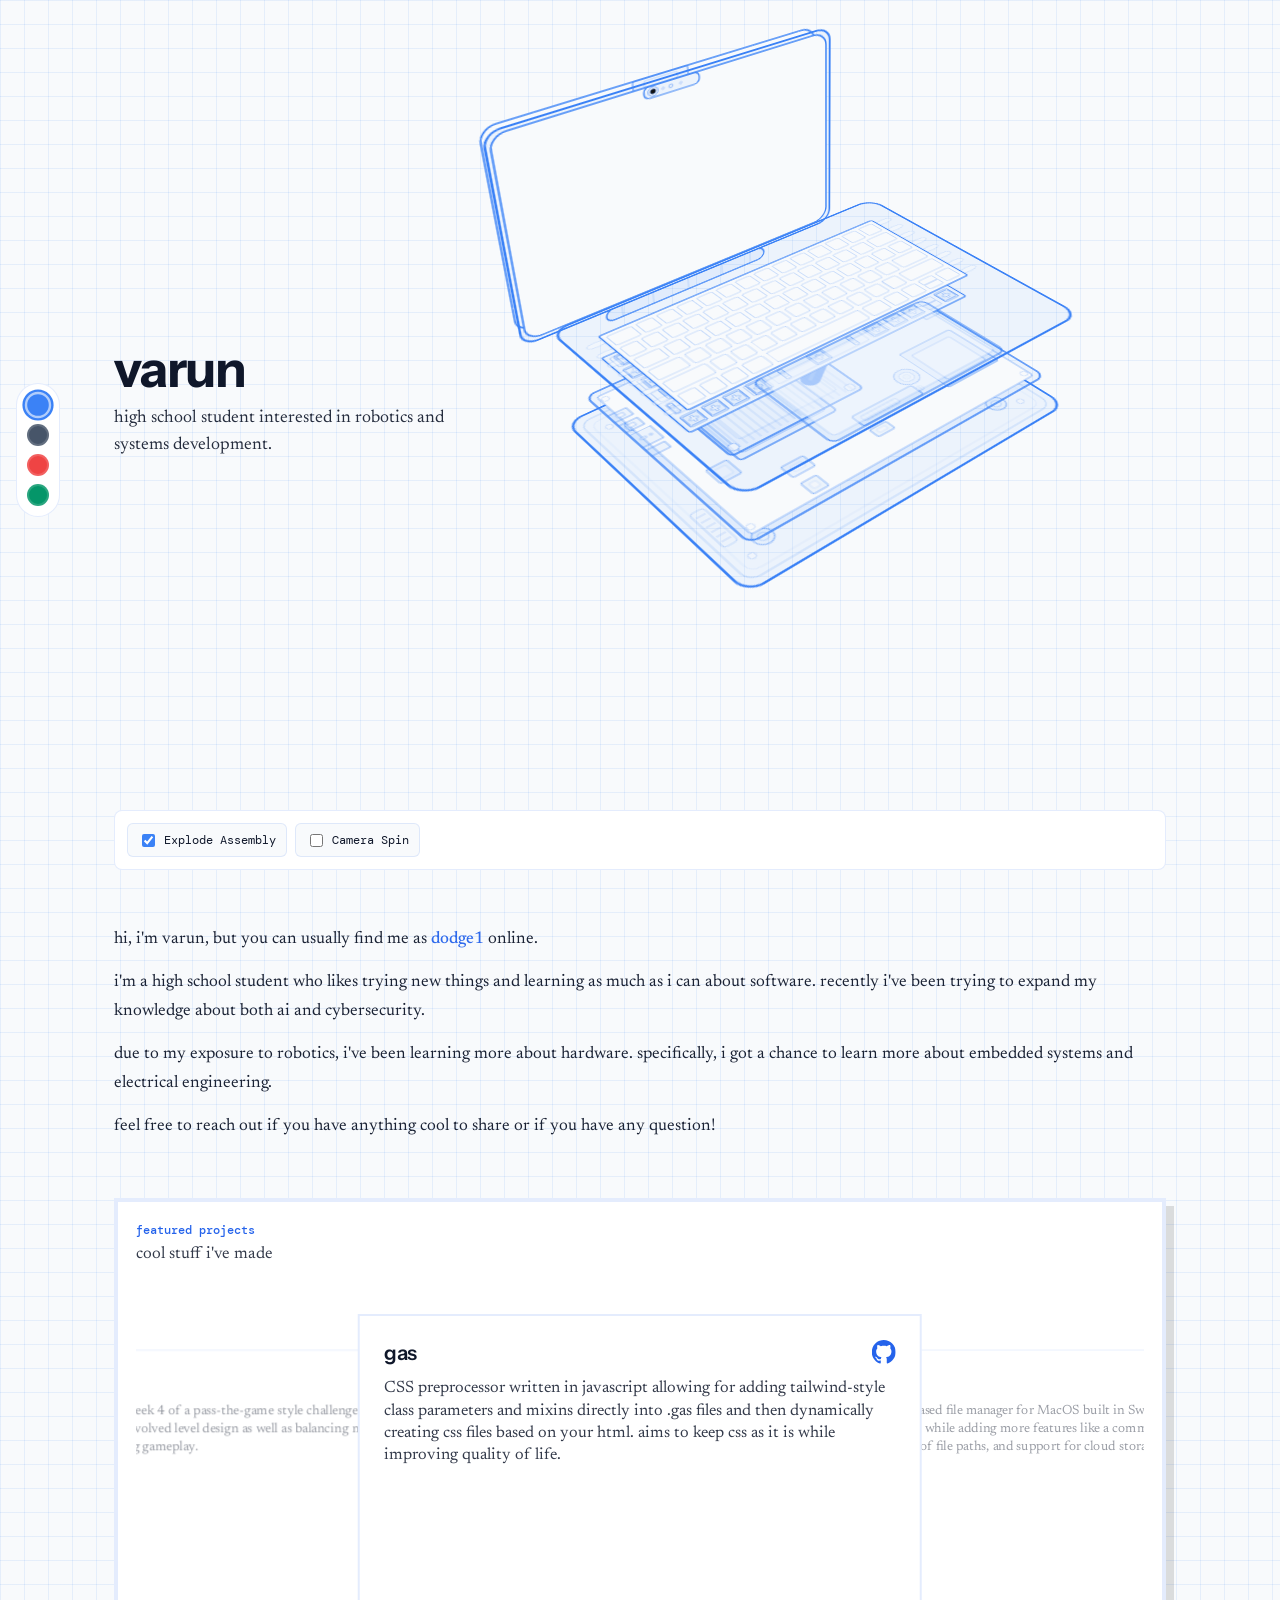
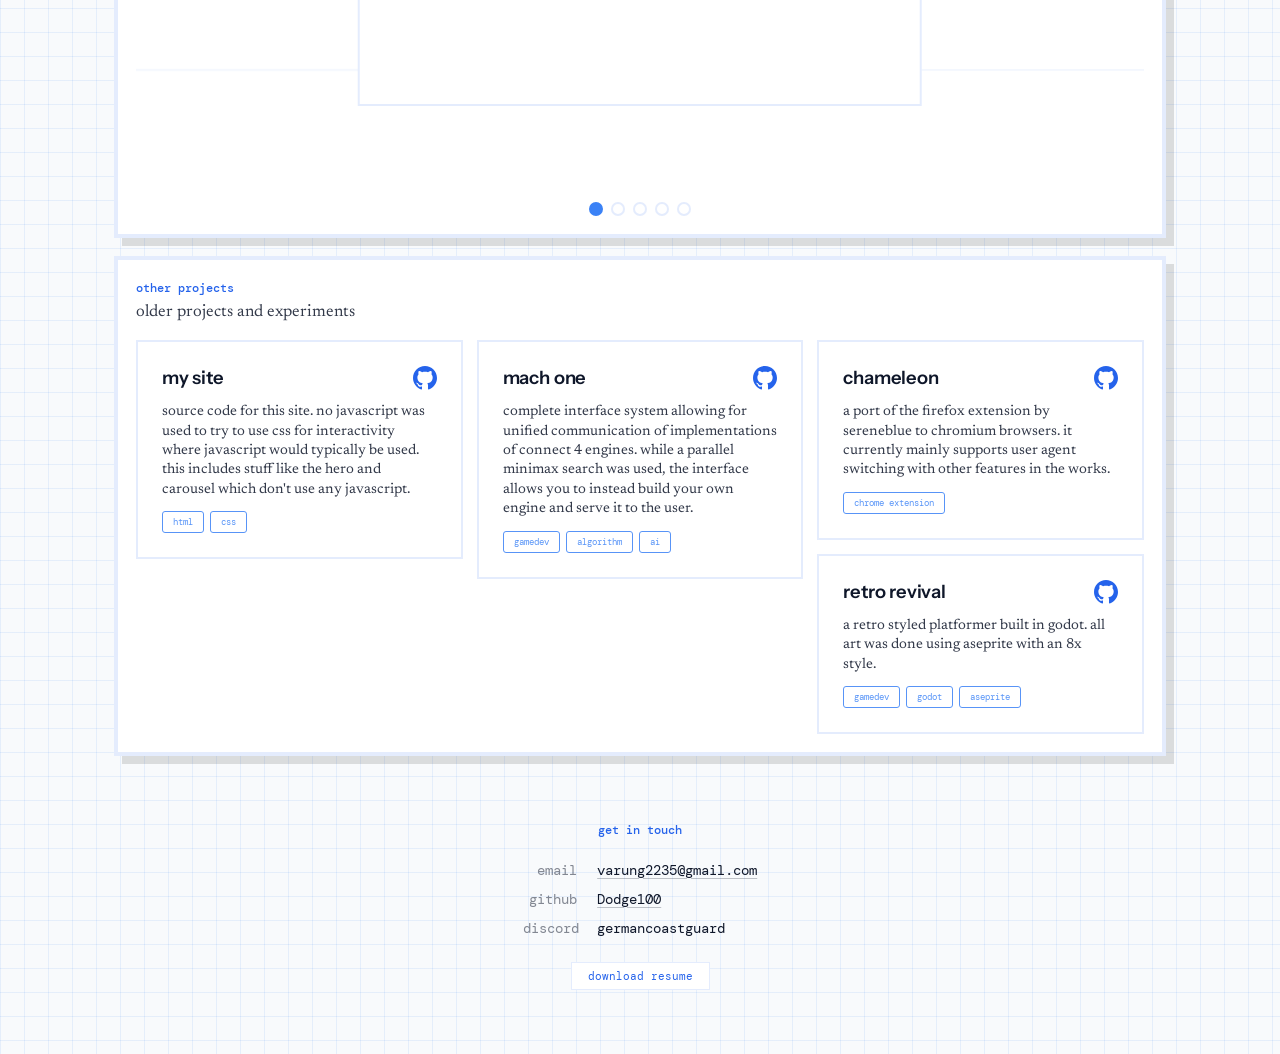
==== commit 1e74122d: "default theme based on prefers-color-scheme; cleaned up and reworked content on the project cards." ====
--- a/index.html
+++ b/index.html
@@ -4,7 +4,16 @@
         <meta charset="utf-8" />
         <meta name="viewport" content="width=device-width, initial-scale=1" />
         <meta name="author" content="dodge1" />
-        <meta name="theme-color" content="#0a0a0f" />
+        <meta
+            name="theme-color"
+            media="(prefers-color-scheme: light)"
+            content="#f8fafc"
+        />
+        <meta
+            name="theme-color"
+            media="(prefers-color-scheme: dark)"
+            content="#0f172a"
+        />
         <title>dodge1</title>
         <meta
             name="description"
@@ -25,7 +34,6 @@
             name="theme"
             id="theme-blueprint"
             class="bp-state"
-            checked
         />
         <input type="radio" name="theme" id="theme-dark" class="bp-state" />
         <input type="radio" name="theme" id="theme-red" class="bp-state" />
@@ -248,30 +256,38 @@
                                         <div class="project-card-body">
                                             <div class="project-card-head">
                                                 <h3>gas</h3>
+                                                <div
+                                                    class="project-card-actions"
+                                                >
+                                                    <a
+                                                        class="project-card-action project-inline-action project-inline-icon icon-github"
+                                                        href="https://github.com/Dodge100/gas"
+                                                        target="_blank"
+                                                        rel="noreferrer"
+                                                        aria-label="View source on GitHub"
+                                                    ></a>
+                                                </div>
                                             </div>
                                             <p class="project-card-copy">
-                                                CSS preprocessor adding
-                                                tailwind-style class parameters,
-                                                mixins, and QOL features for
-                                                faster styling.
+                                                CSS preprocessor written in
+                                                javascript allowing for adding
+                                                tailwind-style class parameters
+                                                and mixins directly into .gas
+                                                files and then dynamically
+                                                creating css files based on your
+                                                html. aims to keep css as it is
+                                                while improving quality of life.
                                             </p>
-                                            <a
-                                                class="project-card-action project-inline-action project-inline-icon icon-github"
-                                                href="https://github.com/Dodge100/gas"
-                                                target="_blank"
-                                                rel="noreferrer"
-                                                aria-label="View source on GitHub"
-                                            ></a>
                                         </div>
                                         <div class="project-tech-section">
-                                            <span class="project-tech-chip"
-                                                >css</span
-                                            >
-                                            <span class="project-tech-chip"
-                                                >tooling</span
-                                            >
-                                            <span class="project-tech-chip"
-                                                >preprocessor</span
+                                            <span class="project-tech-label"
+                                                >tech used</span
+                                            >
+                                            <span class="project-tag"
+                                                >javascript</span
+                                            >
+                                            <span class="project-tag"
+                                                >css preprocessor</span
                                             >
                                         </div>
                                     </article>
@@ -287,30 +303,40 @@
                                         <div class="project-card-body">
                                             <div class="project-card-head">
                                                 <h3>neutron</h3>
+                                                <div
+                                                    class="project-card-actions"
+                                                >
+                                                    <a
+                                                        class="project-card-action project-inline-action project-inline-icon icon-github"
+                                                        href="https://github.com/Dodge100/neutron"
+                                                        target="_blank"
+                                                        rel="noreferrer"
+                                                        aria-label="View source on GitHub"
+                                                    ></a>
+                                                </div>
                                             </div>
                                             <p class="project-card-copy">
-                                                dual-pane macOS file manager
-                                                built in Swift. provides native
-                                                performance like finder with
-                                                more features.
+                                                dual-pane based file manager for
+                                                MacOS built in Swift. acts as a
+                                                full finder replacement while
+                                                adding more features like a
+                                                command pallete, better
+                                                integration of file paths, and
+                                                support for cloud storage.
                                             </p>
-                                            <a
-                                                class="project-card-action project-inline-action project-inline-icon icon-github"
-                                                href="https://github.com/Dodge100/neutron"
-                                                target="_blank"
-                                                rel="noreferrer"
-                                                aria-label="View source on GitHub"
-                                            ></a>
                                         </div>
                                         <div class="project-tech-section">
-                                            <span class="project-tech-chip"
+                                            <span class="project-tech-label"
+                                                >tech used</span
+                                            >
+                                            <span class="project-tag"
                                                 >swift</span
                                             >
-                                            <span class="project-tech-chip"
-                                                >macos</span
-                                            >
-                                            <span class="project-tech-chip"
-                                                >native</span
+                                            <span class="project-tag"
+                                                >cloud</span
+                                            >
+                                            <span class="project-tag"
+                                                >macOS</span
                                             >
                                         </div>
                                     </article>
@@ -326,27 +352,41 @@
                                         <div class="project-card-body">
                                             <div class="project-card-head">
                                                 <h3>breadboard</h3>
+                                                <div
+                                                    class="project-card-actions"
+                                                >
+                                                    <a
+                                                        class="project-card-action project-inline-action coming-soon"
+                                                        aria-label="coming soon"
+                                                        >coming soon</a
+                                                    >
+                                                </div>
                                             </div>
                                             <p class="project-card-copy">
                                                 macOS utility app designed to
-                                                reduce performance overhead
-                                                while providing more features.
+                                                replace every other daemon app
+                                                by adding tools like keyboard
+                                                remapping with modal support,
+                                                custom shortcuts & triggers,
+                                                menubar support, and widget
+                                                integrations.
                                             </p>
-                                            <a
-                                                class="project-card-action project-inline-action coming-soon"
-                                                aria-label="coming soon"
-                                                >coming soon</a
-                                            >
                                         </div>
                                         <div class="project-tech-section">
-                                            <span class="project-tech-chip"
-                                                >macos</span
-                                            >
-                                            <span class="project-tech-chip"
+                                            <span class="project-tech-label"
+                                                >tech used</span
+                                            >
+                                            <span class="project-tag"
+                                                >swift</span
+                                            >
+                                            <span class="project-tag"
+                                                >daemon</span
+                                            >
+                                            <span class="project-tag"
                                                 >utility</span
                                             >
-                                            <span class="project-tech-chip"
-                                                >native</span
+                                            <span class="project-tag"
+                                                >macOS</span
                                             >
                                         </div>
                                     </article>
@@ -362,28 +402,37 @@
                                         <div class="project-card-body">
                                             <div class="project-card-head">
                                                 <h3>language</h3>
+                                                <div
+                                                    class="project-card-actions"
+                                                >
+                                                    <a
+                                                        class="project-card-action project-inline-action project-inline-icon icon-github"
+                                                        href="https://github.com/Dodge100/language"
+                                                        target="_blank"
+                                                        rel="noreferrer"
+                                                        aria-label="View source on GitHub"
+                                                    ></a>
+                                                </div>
                                             </div>
                                             <p class="project-card-copy">
-                                                a simple lexer, interpreter, and
-                                                parser written in Go
+                                                lexer, interpreter, and parser
+                                                written in Go supporting python
+                                                like-syntax with an emphasis on
+                                                type safety and easy of use.
+                                                took inspiration from langauges
+                                                like python and c++ for syntax
+                                                to decrease developer friction.
                                             </p>
-                                            <a
-                                                class="project-card-action project-inline-action project-inline-icon icon-github"
-                                                href="https://github.com/Dodge100/language"
-                                                target="_blank"
-                                                rel="noreferrer"
-                                                aria-label="View source on GitHub"
-                                            ></a>
                                         </div>
                                         <div class="project-tech-section">
-                                            <span class="project-tech-chip"
-                                                >go</span
-                                            >
-                                            <span class="project-tech-chip"
-                                                >compiler</span
-                                            >
-                                            <span class="project-tech-chip"
-                                                >learning</span
+                                            <span class="project-tech-label"
+                                                >tech used</span
+                                            >
+                                            <span class="project-tag"
+                                                >golang</span
+                                            >
+                                            <span class="project-tag"
+                                                >low level</span
                                             >
                                         </div>
                                     </article>
@@ -399,29 +448,44 @@
                                         <div class="project-card-body">
                                             <div class="project-card-head">
                                                 <h3>playphone</h3>
+                                                <div
+                                                    class="project-card-actions"
+                                                >
+                                                    <a
+                                                        class="project-card-action project-inline-action project-inline-icon icon-github"
+                                                        href="https://dodge100.itch.io/playphone"
+                                                        target="_blank"
+                                                        rel="noreferrer"
+                                                        aria-label="View project on itch.io"
+                                                    ></a>
+                                                </div>
                                             </div>
                                             <p class="project-card-copy">
-                                                my contribution to a Hackclub
-                                                pass-the-game style challenge.
+                                                my contribution for week 4 of a
+                                                pass-the-game style challenge
+                                                organized by hackclub. mainly
+                                                involved level design as well as
+                                                balancing mechanics and creating
+                                                interesting gameplay.
                                             </p>
-                                            <a
-                                                class="project-card-action project-inline-action project-inline-icon icon-github"
-                                                href="https://dodge100.itch.io/playphone"
-                                                target="_blank"
-                                                rel="noreferrer"
-                                                aria-label="View project on itch.io"
-                                            ></a>
                                         </div>
                                         <div class="project-tech-section">
-                                            <span class="project-tech-chip"
-                                                >game</span
-                                            >
-                                            <span class="project-tech-chip"
+                                            <span class="project-tech-label"
+                                                >tech used</span
+                                            >
+                                            <span class="project-tag"
+                                                >godot</span
+                                            >
+                                            <span class="project-tag"
                                                 >hackclub</span
                                             >
-                                            <span class="project-tech-chip"
-                                                >godot</span
-                                            >
+                                            <span class="project-tag"
+                                                >gamedev</span
+                                            >
+                                            <span class="project-tag"
+                                                >collaborative</span
+                                            >
+                                            <span class="project-tag">web</span>
                                         </div>
                                     </article>
                                 </div>
@@ -469,19 +533,32 @@
                                     target="_blank"
                                     rel="noreferrer"
                                 >
-                                    <div class="project-card-head">
-                                        <h3>my site</h3>
+                                    <div class="project-card-body">
+                                        <div class="project-card-head">
+                                            <h3>my site</h3>
+                                            <div class="project-card-actions">
+                                                <span
+                                                    class="project-card-action project-inline-icon icon-github"
+                                                    aria-label="View source on GitHub"
+                                                ></span>
+                                            </div>
+                                        </div>
+                                        <p class="project-card-copy">
+                                            source code for this site. no
+                                            javascript was used to try to use
+                                            css for interactivity where
+                                            javascript would typically be used.
+                                            this includes stuff like the hero
+                                            and carousel which don't use any
+                                            javascript.
+                                        </p>
+                                        <div class="project-tag-row">
+                                            <span class="project-tag"
+                                                >html</span
+                                            >
+                                            <span class="project-tag">css</span>
+                                        </div>
                                     </div>
-                                    <p class="project-card-copy">
-                                        source for this very site.
-                                    </p>
-                                    <div class="project-tag-row">
-                                        <span class="project-tag">html</span>
-                                        <span class="project-tag">css</span>
-                                    </div>
-                                    <span class="project-card-action"
-                                        >open project</span
-                                    >
                                 </a>
                                 <a
                                     class="project-card"
@@ -489,20 +566,35 @@
                                     target="_blank"
                                     rel="noreferrer"
                                 >
-                                    <div class="project-card-head">
-                                        <h3>mach one</h3>
+                                    <div class="project-card-body">
+                                        <div class="project-card-head">
+                                            <h3>mach one</h3>
+                                            <div class="project-card-actions">
+                                                <span
+                                                    class="project-card-action project-inline-icon icon-github"
+                                                    aria-label="View source on GitHub"
+                                                ></span>
+                                            </div>
+                                        </div>
+                                        <p class="project-card-copy">
+                                            complete interface system allowing
+                                            for unified communication of
+                                            implementations of connect 4
+                                            engines. while a parallel minimax
+                                            search was used, the interface
+                                            allows you to instead build your own
+                                            engine and serve it to the user.
+                                        </p>
+                                        <div class="project-tag-row">
+                                            <span class="project-tag"
+                                                >gamedev</span
+                                            >
+                                            <span class="project-tag"
+                                                >algorithm</span
+                                            >
+                                            <span class="project-tag">ai</span>
+                                        </div>
                                     </div>
-                                    <p class="project-card-copy">
-                                        connect 4 engine built in 24h for a
-                                        hackathon
-                                    </p>
-                                    <div class="project-tag-row">
-                                        <span class="project-tag">game</span>
-                                        <span class="project-tag">ai</span>
-                                    </div>
-                                    <span class="project-card-action"
-                                        >open project</span
-                                    >
                                 </a>
                                 <a
                                     class="project-card"
@@ -510,22 +602,29 @@
                                     target="_blank"
                                     rel="noreferrer"
                                 >
-                                    <div class="project-card-head">
-                                        <h3>chameleon</h3>
+                                    <div class="project-card-body">
+                                        <div class="project-card-head">
+                                            <h3>chameleon</h3>
+                                            <div class="project-card-actions">
+                                                <span
+                                                    class="project-card-action project-inline-icon icon-github"
+                                                    aria-label="View source on GitHub"
+                                                ></span>
+                                            </div>
+                                        </div>
+                                        <p class="project-card-copy">
+                                            a port of the firefox extension by
+                                            sereneblue to chromium browsers. it
+                                            currently mainly supports user agent
+                                            switching with other features in the
+                                            works.
+                                        </p>
+                                        <div class="project-tag-row">
+                                            <span class="project-tag"
+                                                >chrome extension</span
+                                            >
+                                        </div>
                                     </div>
-                                    <p class="project-card-copy">
-                                        ua switcher privacy extension ported to
-                                        chromium
-                                    </p>
-                                    <div class="project-tag-row">
-                                        <span class="project-tag">privacy</span>
-                                        <span class="project-tag"
-                                            >extension</span
-                                        >
-                                    </div>
-                                    <span class="project-card-action"
-                                        >open project</span
-                                    >
                                 </a>
                                 <a
                                     class="project-card"
@@ -533,19 +632,33 @@
                                     target="_blank"
                                     rel="noreferrer"
                                 >
-                                    <div class="project-card-head">
-                                        <h3>retro revival</h3>
+                                    <div class="project-card-body">
+                                        <div class="project-card-head">
+                                            <h3>retro revival</h3>
+                                            <div class="project-card-actions">
+                                                <span
+                                                    class="project-card-action project-inline-icon icon-github"
+                                                    aria-label="View source on GitHub"
+                                                ></span>
+                                            </div>
+                                        </div>
+                                        <p class="project-card-copy">
+                                            a retro styled platformer built in
+                                            godot. all art was done using
+                                            aseprite with an 8x style.
+                                        </p>
+                                        <div class="project-tag-row">
+                                            <span class="project-tag"
+                                                >gamedev</span
+                                            >
+                                            <span class="project-tag"
+                                                >godot</span
+                                            >
+                                            <span class="project-tag"
+                                                >aseprite</span
+                                            >
+                                        </div>
                                     </div>
-                                    <p class="project-card-copy">
-                                        retro platformer built in godot
-                                    </p>
-                                    <div class="project-tag-row">
-                                        <span class="project-tag">godot</span>
-                                        <span class="project-tag">gamedev</span>
-                                    </div>
-                                    <span class="project-card-action"
-                                        >open project</span
-                                    >
                                 </a>
                             </div>
                         </section>
@@ -559,9 +672,9 @@
                         <div class="contact-row">
                             <span class="contact-label">email</span>
                             <a
-                                href="mailto:varun@dodge1.dev"
+                                href="mailto:varung2235@gmail.com"
                                 class="contact-val"
-                                >varun@dodge1.dev</a
+                                >varung2235@gmail.com</a
                             >
                         </div>
                         <div class="contact-row">
@@ -577,16 +690,17 @@
                         <div class="contact-row">
                             <span class="contact-label">discord</span>
                             <span class="contact-val contact-val--text"
-                                >dodge1</span
+                                >germancoastguard</span
                             >
                         </div>
                     </div>
 
-                    <a
+                    <button
                         onclick="javascript: alert('coming soon');"
                         class="contact-resume"
-                        >download resume</a
                     >
+                        download resume
+                    </button>
                 </footer>
             </main>
         </div>
--- a/style.css
+++ b/style.css
@@ -6,6 +6,36 @@
     --ease-out: cubic-bezier(0.25, 0.46, 0.45, 0.94);
     /* embedded icon data URIs (uses currentColor for tinting) */
     --icon-github: url("data:image/svg+xml;charset=utf-8,%3Csvg%20viewBox%3D%220%200%201024%201024%22%20xmlns%3D%22http://www.w3.org/2000/svg%22%3E%3Cpath%20fill%3D%22currentColor%22%20fill-rule%3D%22evenodd%22%20d%3D%22M512%200C229.12%200%200%20229.12%200%20512c0%20226.56%20146.56%20417.92%20350.08%20485.76%2025.6%204.48%2035.2-10.88%2035.2-24.32%200-12.16-.64-52.48-.64-95.36-128.64%2023.68-161.92-31.36-172.16-60.16-5.76-14.72-30.72-60.16-52.48-72.32-17.92-9.6-43.52-33.28-.64-33.92%2040.32-.64%2069.12%2037.12%2078.72%2052.48%2046.08%2077.44%20119.68%2055.68%20149.12%2042.24%204.48-33.28%2017.92-55.68%2032.64-68.48-113.92-12.8-232.96-56.96-232.96-252.8%200-55.68%2019.84-101.76%2052.48-137.6-5.12-12.8-23.04-65.28%205.12-135.68%200%200%2042.88-13.44%20140.8%2052.48%2040.96-11.52%2084.48-17.28%20128-17.28s87.04%205.76%20128%2017.28c97.92-66.56%20140.8-52.48%20140.8-52.48%2028.16%2070.4%2010.24%20122.88%205.12%20135.68%2032.64%2035.84%2052.48%2081.28%2052.48%20137.6%200%20196.48-119.68%20240-233.6%20252.8%2018.56%2016%2034.56%2046.72%2034.56%2094.72%200%2068.48-.64%20123.52-.64%20140.8%200%2013.44%209.6%2029.44%2035.2%2024.32C877.44%20929.92%201024%20737.92%201024%20512%201024%20229.12%20794.88%200%20512%200%22%20clip-rule%3D%22evenodd%22/%3E%3C/svg%3E");
+}
+
+@media (prefers-color-scheme: light) {
+    body {
+        --canvas-bg: #f8fafc;
+        --ui-bg: #ffffff;
+        --ui-border: rgba(37, 99, 235, 0.12);
+        --text-primary: #0f172a;
+        --text-accent: #2563eb;
+        --primary-line: #3b82f6;
+        --primary-fill: rgba(59, 130, 246, 0.06);
+        --primary-fill-solid: #ffffff;
+        --highlight: #fde68a;
+        --selection-text: #0f172a;
+    }
+}
+
+@media (prefers-color-scheme: dark) {
+    body {
+        --canvas-bg: #0f172a;
+        --ui-bg: #1e293b;
+        --ui-border: #334155;
+        --text-primary: #e2e8f0;
+        --text-accent: #60a5fa;
+        --primary-line: #38bdf8;
+        --primary-fill: rgba(56, 189, 248, 0.08);
+        --primary-fill-solid: #1e293b;
+        --highlight: #fde68a;
+        --selection-text: #000000;
+    }
 }
 
 body:has(#theme-blueprint:checked) {
@@ -84,7 +114,7 @@
 }
 
 html {
-    color-scheme: dark;
+    color-scheme: light dark;
 }
 html.smooth-scroll {
     scroll-behavior: smooth;
@@ -133,19 +163,6 @@
     flex-direction: column;
 }
 
-.project-card-action::after {
-    content: "";
-    position: absolute;
-    left: 0;
-    right: 0;
-    transform: scaleX(0);
-    transform-origin: left;
-}
-
-.project-card-action:hover::after {
-    transform: scaleX(1);
-}
-
 section[id] {
     scroll-margin-top: 80px;
 }
@@ -167,23 +184,12 @@
     font-weight: 500;
 }
 
-/* ─── TAG ROW ─── */
-.tag-row {
-    display: flex;
-    flex-wrap: wrap;
-    gap: 6px;
-    margin-top: 14px;
-}
-
-.tag-row span,
+/* ─── TAGS (shared across grid cards) ─── */
 .project-tag {
     font-family: var(--font-mono);
     font-size: 0.55rem;
     border: 1px solid var(--primary-line);
     color: var(--primary-line);
-}
-
-.tag-row span {
     padding: 3px 10px 2px;
     border-radius: 3px;
     opacity: 0.85;
@@ -192,7 +198,7 @@
         border-color 0.25s ease,
         color 0.25s ease;
 }
-.tag-row span:hover {
+.project-tag:hover {
     opacity: 1;
 }
 
@@ -274,6 +280,27 @@
 .project-card-copy {
     font-size: 0.9rem;
     line-height: 1.35;
+}
+
+.project-carousel-slide .project-card-copy {
+    font-size: 1.025rem;
+}
+
+.project-carousel-slide .project-card-head h3 {
+    font-size: 1.275rem;
+}
+
+.project-carousel-slide .project-card-action {
+    font-size: 0.825rem;
+    margin-top: 0;
+}
+
+.project-carousel-slide .project-tag {
+    font-size: 0.675rem;
+}
+
+.project-carousel-slide .project-tech-label {
+    font-size: 0.725rem;
 }
 
 .project-carousel-screen {
@@ -317,39 +344,35 @@
 .project-tech-section {
     position: absolute;
     top: calc(100% - 8px);
-    left: 0;
-    right: 0;
+    left: 2.5%;
+    width: 95%;
     background: var(--primary-fill);
     border: 1px solid color-mix(in srgb, var(--primary-line) 18%, transparent);
     border-top: 0;
     border-radius: 12px;
-    padding: 10px 20px 12px;
+    padding: 20px 29px 14px;
     display: flex;
     flex-wrap: wrap;
     gap: 6px;
     opacity: 0;
-    transform: translateY(-6px);
     pointer-events: none;
-    transition:
-        opacity 0.3s ease,
-        transform 0.35s ease;
-}
-
-.project-tech-chip {
-    padding: 4px 10px;
-    border-radius: 6px;
-    background: color-mix(in srgb, var(--primary-line) 14%, transparent);
+    clip-path: inset(8px 0 0 0);
+    transition: opacity 0.3s ease;
+}
+
+.project-tech-label {
+    width: 100%;
     font-family: var(--font-mono);
     font-size: 0.6rem;
     color: var(--primary-line);
-    line-height: 1.2;
-    white-space: nowrap;
+    opacity: 0.6;
+    text-transform: uppercase;
+    letter-spacing: 0.06em;
 }
 
 /* Tech section revealed on hover */
 .project-carousel-slide:hover .project-tech-section {
     opacity: 1;
-    transform: translateY(0);
 }
 
 /* ─── CAROUSEL HOVER EFFECTS ─── */
@@ -374,11 +397,6 @@
 #projects:has(#proj-4:checked) .project-carousel-slide[data-index="4"]:hover,
 #projects:has(#proj-5:checked) .project-carousel-slide[data-index="0"]:hover {
     transform: translateX(25%) translateY(-24px) scale(0.82) !important;
-}
-
-/* action link sits naturally after copy in carousel */
-.project-carousel-slide .project-card-action {
-    margin-top: 0;
 }
 
 .slide-click-target {
@@ -450,11 +468,11 @@
     align-items: start;
 }
 
-.project-card-head h3,
-.project-card-head span {
-    color: var(--text-primary);
-    text-transform: lowercase;
-    min-width: 0;
+.project-card-actions {
+    display: flex;
+    gap: 6px;
+    align-items: center;
+    flex-shrink: 0;
 }
 
 .project-card-head h3 {
@@ -464,33 +482,15 @@
     font-weight: 600;
     line-height: 1.25;
     letter-spacing: -0.01em;
-}
-
-.project-card-head span {
-    opacity: 0.8;
-    font-family: var(--font-mono);
-    font-size: 0.62rem;
-    text-align: right;
+    color: var(--text-primary);
+    text-transform: lowercase;
+    min-width: 0;
 }
 
 .project-tag-row {
     display: flex;
     flex-wrap: wrap;
     gap: 6px;
-}
-
-.project-tag {
-    display: inline-flex;
-    align-items: center;
-    padding: 3px 8px;
-    background: var(--primary-fill);
-    line-height: 1.3;
-    text-transform: lowercase;
-    opacity: 0.92;
-    font-family: var(--font-mono);
-    font-size: 0.6rem;
-    border: 1px solid color-mix(in srgb, var(--primary-line) 20%, transparent);
-    color: var(--primary-line);
 }
 
 /* ─── SHARED ACTION TEXT ─── */
@@ -593,39 +593,23 @@
 }
 
 .project-card {
-    display: grid;
-    gap: 10px;
-    min-height: 0;
     break-inside: avoid;
     margin-bottom: 14px;
-    padding: 16px 16px 14px;
+    padding: 24px;
     border: 2px solid var(--ui-border);
-    border-top: 3px solid color-mix(in srgb, var(--primary-line) 25%, var(--ui-bg) 75%);
     background: var(--ui-bg);
     color: var(--text-primary);
     text-align: left;
     font: inherit;
     text-decoration: none;
     cursor: pointer;
-    transition:
-        transform var(--motion-base) var(--motion-ease),
-        border-color var(--motion-fast) ease,
-        border-top-color var(--motion-fast) ease,
-        background-color var(--motion-fast) ease,
-        box-shadow var(--motion-fast) ease;
-}
-
-.project-card:hover,
-.project-card:focus-visible {
-    transform: translateY(-4px);
-    border-color: var(--primary-line);
-    border-top-color: var(--primary-line);
-    background: var(--primary-fill);
-    box-shadow: 6px 6px 0 rgba(0, 0, 0, 0.08);
-}
-
-.project-card .project-tag-row {
-    margin-top: 0;
+    display: block;
+}
+
+.project-card .project-card-body {
+    display: flex;
+    flex-direction: column;
+    gap: 12px;
 }
 
 /* ======================================================================== */
@@ -733,6 +717,22 @@
     transform: scale(1.2);
 }
 
+@media (prefers-color-scheme: light) {
+    body:not(:has(.bp-state:checked)) .theme-dot-blue {
+        border-color: rgba(255, 255, 255, 0.6);
+        box-shadow: 0 0 0 2px var(--primary-line);
+        transform: scale(1.2);
+    }
+}
+
+@media (prefers-color-scheme: dark) {
+    body:not(:has(.bp-state:checked)) .theme-dot-slate {
+        border-color: rgba(255, 255, 255, 0.6);
+        box-shadow: 0 0 0 2px var(--primary-line);
+        transform: scale(1.2);
+    }
+}
+
 /* ─── REDUCED MOTION ─── */
 @media (prefers-reduced-motion: reduce) {
     *,
@@ -854,6 +854,7 @@
     border-color: var(--primary-line);
     color: var(--primary-line);
     background: var(--primary-fill);
+    cursor: pointer;
 }
 
 /* ─── RESPONSIVE ─── */
--- a/hero-view.css
+++ b/hero-view.css
@@ -1,4 +1,4 @@
-/* ─── HERO ─── */
+/* hero */
 .hero {
     min-height: 90vh;
     display: flex;
@@ -25,7 +25,7 @@
     line-height: 1.55;
 }
 
-/* ─── HERO SPLIT LAYOUT ─── */
+/* hero split */
 .hero-split {
     display: flex;
     flex-direction: row;
@@ -63,7 +63,7 @@
     }
 }
 
-/* ─── 3D SCENE ─── */
+/* laptop */
 .bp-scene {
     position: relative;
     width: 0;
